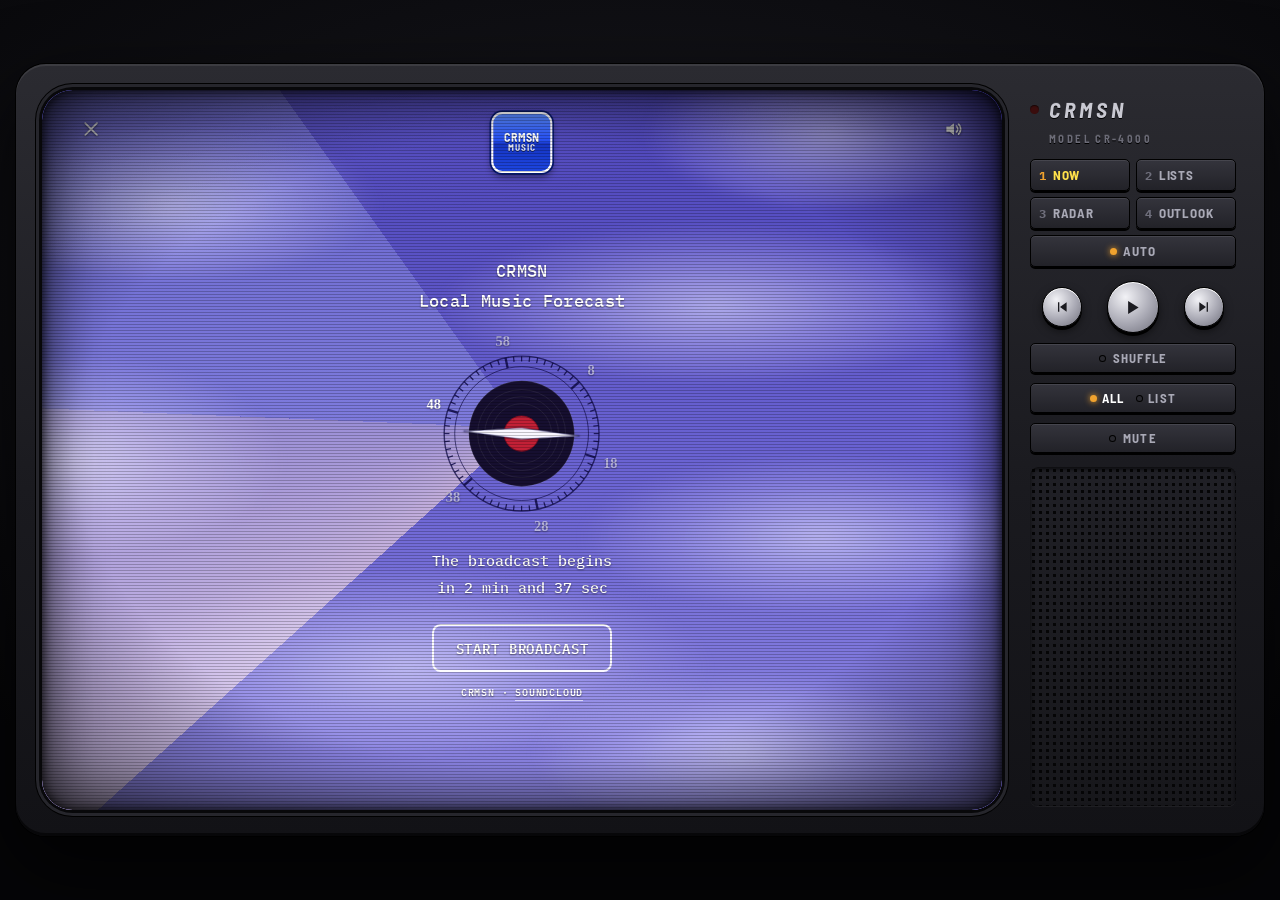
==== index.html @ fb5a3657 "CRT broadcast redesign: the site is a TV with an intro and four channels; first retro page archived" ====
<!DOCTYPE html>
<html lang="en">
<head>
<meta charset="UTF-8">
<meta name="viewport" content="width=device-width, initial-scale=1.0">
<title>CRMSN — Local Music Forecast</title>
<meta name="description" content="Official site and music for CRMSN.">
<link rel="preconnect" href="https://fonts.googleapis.com">
<link rel="preconnect" href="https://fonts.gstatic.com" crossorigin>
<link href="https://fonts.googleapis.com/css2?family=IBM+Plex+Mono:wght@500;600&family=Barlow+Semi+Condensed:wght@500;600;700&display=swap" rel="stylesheet">
<link rel="stylesheet" href="tv.css?v=20261107b">
</head>
<body>

<div class="room">
<div class="tv">

  <!-- the screen: everything happens inside this 4:3 CRT -->
  <div class="tv-screen" id="screen" data-view="intro" data-page="now">

    <!-- ===== the broadcast ===== -->
    <div class="cast-bg" aria-hidden="true"></div>
    <canvas id="vizBg" class="viz-bg" aria-hidden="true"></canvas>

    <section class="cast" id="cast" aria-label="CRMSN broadcast">
      <header class="cast-head">
        <div class="bug" aria-hidden="true"><span>CRMSN</span><span>MUSIC</span></div>
        <h1 class="cast-title"><span id="castT1">Now</span><span id="castT2">Playing</span></h1>
        <div class="cast-clock" aria-hidden="true"><span id="wxTime"></span><span id="wxDate"></span></div>
      </header>

      <main class="cast-body" id="castBody">

        <!-- channel 1: now playing (current conditions) -->
        <div class="page" data-page="now">
          <div class="panel player" id="player" hidden>
            <span id="playerFileY2k" hidden></span>
            <div class="now-grid">
              <div class="now-main">
                <div class="now-icon" aria-hidden="true"><i></i><i></i><i></i><i></i><i></i></div>
                <div class="player-info">
                  <span class="player-time"><span id="timeCur">0:00</span></span>
                  <span class="now-state" aria-hidden="true"></span>
                </div>
              </div>
              <dl class="now-stats">
                <div class="stat stat-title"><dt>Track</dt><dd class="player-title"><span id="playerTitle">—</span></dd></div>
                <div class="stat"><dt>Length</dt><dd id="timeDur">0:00</dd></div>
                <div class="stat"><dt>Playlist</dt><dd id="nowList">—</dd></div>
                <div class="stat"><dt>Format</dt><dd id="nowFmt">—</dd></div>
                <div class="stat"><dt>Shuffle</dt><dd id="nowShuffle">Off</dd></div>
                <div class="stat stat-file"><dt>File</dt><dd class="player-file" id="playerFile"></dd></div>
              </dl>
            </div>
            <div class="player-wave">
              <canvas class="wave-canvas" id="wave" tabindex="0" role="slider" aria-label="Seek" aria-valuemin="0" aria-valuemax="0" aria-valuenow="0" title="Click or drag to seek"></canvas>
            </div>
            <audio id="audio" preload="metadata"></audio>
          </div>
          <p class="panel track-empty" id="trackEmpty" hidden>No tracks uploaded yet — check back soon.</p>
        </div>

        <!-- channel 2: playlists (latest observations) -->
        <div class="page" data-page="lists">
          <div class="panel lists-panel">
            <div class="list-tabs" id="listTabs" role="tablist" aria-label="Playlists"></div>
            <div class="discog-grid" id="trackList" hidden></div>
          </div>
        </div>

        <!-- channel 3: visualizer (local radar) -->
        <div class="page" data-page="radar">
          <div class="panel radar-panel player-viz">
            <div class="viz-stage">
              <canvas id="viz" aria-label="Audio visualizer" title="Click to switch style"></canvas>
              <p class="viz-hint" id="vizHint" hidden></p>
            </div>
            <div class="viz-modes" id="vizModes" role="group" aria-label="Visualizer style"></div>
          </div>
        </div>

        <!-- channel 4: every playlist at a glance (extended outlook) -->
        <div class="page" data-page="outlook">
          <div class="outlook" id="outlook"></div>
        </div>

      </main>

      <footer class="crawl">
        <span class="crawl-label">Now Playing</span>
        <div class="crawl-track"><span class="crawl-text" id="crawl">CRMSN · full-quality files, straight from the studio · press START to tune in</span></div>
      </footer>
    </section>

    <!-- ===== the intro: shown until the broadcast starts ===== -->
    <section class="intro" id="intro" aria-label="Intro">
      <div class="sky" aria-hidden="true"><i></i><i></i><i></i><i></i><i></i><i></i><i></i></div>
      <div class="beam" id="beam" aria-hidden="true"></div>
      <button class="intro-corner intro-skip" id="introSkip" type="button" aria-label="Skip intro" title="Skip intro">
        <svg viewBox="0 0 24 24" fill="none" stroke="currentColor" stroke-width="2" stroke-linecap="round"><path d="M5 5l14 14M19 5L5 19"/></svg>
      </button>
      <button class="intro-corner mute-btn" type="button" aria-pressed="false" aria-label="Mute" title="Mute">
        <svg class="icon-sound" viewBox="0 0 24 24" fill="currentColor"><path d="M4 9h4l5-4v14l-5-4H4z"/><path d="M16 8.5a5 5 0 0 1 0 7M18.5 6a8.5 8.5 0 0 1 0 12" fill="none" stroke="currentColor" stroke-width="2" stroke-linecap="round"/></svg>
        <svg class="icon-muted" viewBox="0 0 24 24" fill="currentColor"><path d="M4 9h4l5-4v14l-5-4H4z"/><path d="M16 9l5 6M21 9l-5 6" fill="none" stroke="currentColor" stroke-width="2" stroke-linecap="round"/></svg>
      </button>
      <div class="bug intro-bug" aria-hidden="true"><span>CRMSN</span><span>MUSIC</span></div>

      <div class="intro-center">
        <p class="intro-title">CRMSN<br>Local Music Forecast</p>
        <div class="dial" id="dial" aria-hidden="true">
          <svg viewBox="-60 -60 120 120">
            <circle class="dial-ring" r="44"/>
            <circle class="dial-ring dial-ring-in" r="38"/>
            <g class="dial-ticks" id="dialTicks"></g>
            <g class="dial-record">
              <circle r="30" class="rec"/>
              <circle r="25" class="groove"/><circle r="21" class="groove"/><circle r="17" class="groove"/>
              <circle r="10" class="rec-label"/>
              <circle r="1.6" class="rec-hole"/>
            </g>
            <g class="dial-needle" id="dialNeedle"><path d="M0 -33 L3.2 0 L0 33 L-3.2 0 Z"/></g>
          </svg>
          <div class="dial-nums" id="dialNums"></div>
        </div>
        <p class="intro-count" id="introCount">The broadcast begins<br>shortly</p>
        <button class="intro-start" id="listenBtn" type="button">Start Broadcast</button>
        <p class="intro-loc">CRMSN · <a href="https://soundcloud.com/officialcrmsn" target="_blank" rel="noopener">SoundCloud</a></p>
      </div>
    </section>

    <div class="crt-fx" aria-hidden="true"></div>
  </div>

  <!-- the set's front panel: channels, transport and the power light -->
  <div class="tv-panel">
    <div class="tv-brand"><span class="power-led" aria-hidden="true"></span>CRMSN<small>Model CR-4000</small></div>

    <div class="tv-channels" role="tablist" aria-label="Channels">
      <button class="ch-btn" type="button" data-go="now"><b>1</b>Now</button>
      <button class="ch-btn" type="button" data-go="lists"><b>2</b>Lists</button>
      <button class="ch-btn" type="button" data-go="radar"><b>3</b>Radar</button>
      <button class="ch-btn" type="button" data-go="outlook"><b>4</b>Outlook</button>
      <button class="ch-btn ch-auto" type="button" id="autoBtn" aria-pressed="true" title="Cycle the channels by themselves, like the real thing"><i aria-hidden="true"></i>Auto</button>
    </div>

    <div class="tv-transport">
      <button class="knob player-skip" id="prevBtn" type="button" aria-label="Previous track"><svg viewBox="0 0 24 24" fill="currentColor"><path d="M6 5h2v14H6zM19 5v14L9 12z"/></svg></button>
      <button class="knob knob-big player-btn" id="playBtn" type="button" aria-label="Play">
        <svg class="icon-play" viewBox="0 0 24 24" fill="currentColor"><path d="M7 4.5v15l12-7.5z"/></svg>
        <svg class="icon-pause" viewBox="0 0 24 24" fill="currentColor"><path d="M6 4h4.5v16H6zM13.5 4H18v16h-4.5z"/></svg>
      </button>
      <button class="knob player-skip" id="nextBtn" type="button" aria-label="Next track"><svg viewBox="0 0 24 24" fill="currentColor"><path d="M16 5h2v14h-2zM5 5v14l10-7z"/></svg></button>
      <button class="rocker shuffle-btn" id="shuffleBtn" type="button" aria-pressed="false" aria-label="Shuffle" title="Shuffle"><i aria-hidden="true"></i>Shuffle</button>
      <button class="rocker scope-switch" id="scopeSwitch" type="button" role="switch" aria-checked="false" title="Play across all playlists, or only the playlist of the current song">
        <span class="scope-opt scope-all">All</span>
        <span class="scope-opt scope-list">List</span>
      </button>
      <button class="rocker mute-btn" type="button" aria-pressed="false" aria-label="Mute" title="Mute"><i aria-hidden="true"></i>Mute</button>
    </div>
    <div class="tv-grille" aria-hidden="true"></div>
  </div>

</div>
</div>

<script src="script.js?v=20261107b"></script>
<script src="tv.js?v=20261107b"></script>
</body>
</html>
---- tv.css ----
/* =====================================================================
   CRT broadcast design: the whole site is one 4:3 television showing a
   90s cable weather-channel style "local forecast" loop, retuned for music.
   An intro (purple sky, sweeping beam, a dial counting down to the next
   minute ending in 8) gives way to the broadcast: header with station bug,
   title and clock, one blue panel per channel, a crawl along the bottom.
   The set's front panel holds the channel buttons and the transport.
   Earlier designs are kept in archive/.
   ===================================================================== */

:root{
  /* broadcast palette */
  --b-top:#120d4a;
  --b-mid:#22198a;
  --b-low:#3a2a9a;
  --b-orange:#d0601c;
  --b-amber:#f0a22e;
  --b-yellow:#ffe14a;
  --b-white:#ffffff;
  --b-dim:#c3c8ff;
  --b-panel-1:#2f3cb6;
  --b-panel-2:#25229a;
  --b-hi:#9aa0ff;            /* panel bevel, light edge */
  --b-lo:#0d0b44;            /* panel bevel, dark edge */
  --b-well:#110f52;

  /* intro sky */
  --sky-1:#4f48ad;
  --sky-2:#6d67c6;
  --sky-3:#8f89d8;

  /* visualizer palette: deep blue at the bottom through gold to orange; white peaks */
  --viz-a:#4a7dff;
  --viz-b:#ffe14a;
  --viz-c:#ff7a1e;
  --viz-hot:#ffffff;
  --viz-bg:#0b0a3c;

  --f-cast:'Barlow Semi Condensed', 'Arial Narrow', Arial, sans-serif;
  --f-mono:'IBM Plex Mono', ui-monospace, Menlo, monospace;

  --sh: 0.18em 0.18em 0 #000;                       /* the broadcast's hard drop shadow */
  --sh-sm: 0.12em 0.12em 0 #000;

}

/* Ambience / Spikes draw behind the broadcast: while one is on, the panels turn see-through so it shows */
:root:has(.player-viz.is-bg:not(.is-off)){
  --b-panel-1:rgba(47,60,182,0.45);
  --b-panel-2:rgba(37,34,154,0.45);
  --b-well:rgba(17,15,82,0.45);
}

*{box-sizing:border-box;}
[hidden]{display:none !important;}
html, body{height:100%;}
body{
  margin:0; color:var(--b-white); font-family:var(--f-cast); font-weight:600;
  -webkit-font-smoothing:antialiased;
  background:#050507 radial-gradient(120% 90% at 50% 30%, #17171d 0%, #050507 70%) fixed;
}
button{font:inherit; color:inherit;}
a{color:inherit;}
p, h1, dl, dd{margin:0;}
:focus-visible{outline:2px solid var(--b-yellow); outline-offset:2px;}

/* ---------- the room and the set ---------- */
.room{ min-height:100%; display:flex; align-items:center; justify-content:center; padding:16px; }
.tv{
  --pad:clamp(10px, 2.2vw, 26px);
  border-radius:clamp(14px, 2.4vw, 30px);
  background:linear-gradient(180deg, #2b2b31 0%, #1a1a1f 55%, #121216 100%);
  box-shadow:
    inset 0 2px 0 rgba(255,255,255,0.08), inset 0 -3px 0 rgba(0,0,0,0.6),
    0 30px 80px rgba(0,0,0,0.75), 0 0 0 1px #000;
}
.tv-screen{
  position:relative; overflow:hidden; isolation:isolate;
  width:min(1120px, calc(100vw - 32px - 3 * var(--pad) - var(--side)), calc((100svh - 32px - 2 * var(--pad)) * 4 / 3));
  aspect-ratio:4 / 3;
  container-type:size;
  --u:1cqw;                                       /* one unit = 1% of the screen width */
  border-radius:3.2% / 4.2%;
  background:#000;
  box-shadow:0 0 0 3px #08080a, 0 0 0 6px #26262c, 0 0 0 7px #000;
}

/* the glass: scanlines, a slight roll, vignette and the curved edge */
.crt-fx{
  position:absolute; inset:0; z-index:20; pointer-events:none; border-radius:inherit;
  background:
    repeating-linear-gradient(to bottom, rgba(0,0,0,0.22) 0 1px, transparent 1px 3px),
    radial-gradient(ellipse 75% 70% at 50% 50%, transparent 62%, rgba(0,0,0,0.55) 100%),
    linear-gradient(170deg, rgba(255,255,255,0.07) 0%, transparent 22%);
  box-shadow:inset 0 0 calc(var(--u) * 6) rgba(0,0,0,0.85), inset 0 0 calc(var(--u) * 1.2) rgba(0,0,0,0.9);
  animation:crt-flicker 6s infinite steps(1);
}
.crt-fx::after{                                    /* a soft bright band rolling down the picture */
  content:""; position:absolute; left:0; right:0; height:22%; top:-25%;
  background:linear-gradient(180deg, transparent, rgba(255,255,255,0.035), transparent);
  animation:crt-roll 9s linear infinite;
}
@keyframes crt-roll{ to{ top:110%; } }
@keyframes crt-flicker{ 0%{opacity:1} 41%{opacity:0.94} 42%{opacity:1} 77%{opacity:0.97} 78%{opacity:1} }
/* slight colour bleed on everything on the glass */
.cast, .intro{ filter:saturate(1.12) contrast(1.04); }
.cast-head, .cast-body, .crawl, .intro-center{ text-shadow:var(--sh); }

/* ---------- views: intro first, the broadcast after ---------- */
.intro{ position:absolute; inset:0; z-index:10; transition:opacity .5s ease, visibility .5s; }
.tv-screen[data-view="cast"] .intro{ opacity:0; visibility:hidden; pointer-events:none; }
.tv-screen[data-view="intro"] .cast{ visibility:hidden; }
/* switching on: the picture snaps in from a bright line, like an old set warming up */
.tv-screen.is-tuning .cast{ animation:tune-in .45s ease-out; }
@keyframes tune-in{
  0%{ transform:scaleY(0.006); filter:brightness(4); }
  45%{ transform:scaleY(0.006) scaleX(1); filter:brightness(3); }
  100%{ transform:none; filter:none; }
}

/* ================= intro ================= */
.sky{
  position:absolute; inset:0; overflow:hidden;
  background:linear-gradient(180deg, var(--sky-1) 0%, var(--sky-2) 55%, var(--sky-3) 100%);
}
.sky i{                                            /* soft clouds drifting across */
  position:absolute; width:46%; height:22%; border-radius:50%;
  background:radial-gradient(ellipse at 50% 55%, rgba(236,234,255,0.55) 0%, rgba(214,210,250,0.28) 38%, transparent 68%);
  filter:blur(calc(var(--u) * 0.6));
  animation:cloud-drift 70s linear infinite;
}
.sky i:nth-child(1){ top:4%;  left:-10%; animation-duration:80s; animation-delay:-10s; }
.sky i:nth-child(2){ top:18%; left:40%;  width:60%; animation-duration:95s; animation-delay:-40s; }
.sky i:nth-child(3){ top:36%; left:-20%; height:28%; animation-duration:75s; animation-delay:-25s; }
.sky i:nth-child(4){ top:50%; left:55%;  width:52%; animation-duration:88s; animation-delay:-60s; }
.sky i:nth-child(5){ top:66%; left:5%;   width:66%; height:26%; animation-duration:100s; animation-delay:-5s; }
.sky i:nth-child(6){ top:80%; left:50%;  animation-duration:84s; animation-delay:-70s; }
.sky i:nth-child(7){ top:-6%; left:62%;  width:40%; animation-duration:90s; animation-delay:-30s; }
@keyframes cloud-drift{ from{ transform:translateX(-30%); } to{ transform:translateX(60%); } }

/* the beam: a translucent gold wedge from the dial's centre, sweeping with the clock (angles set by tv.js) */
.beam{
  --from:0deg; --span:30deg;
  position:absolute; left:50%; top:47%; width:300%; aspect-ratio:1; transform:translate(-50%, -50%);
  background:
    conic-gradient(from var(--from), rgba(255,210,110,0.55) 0deg, rgba(255,226,140,0.32) var(--span), transparent var(--span)),
    conic-gradient(from calc(var(--from) + var(--span)), rgba(170,190,255,0.22) 0deg, rgba(170,190,255,0.22) 52deg, transparent 52deg);
  mix-blend-mode:screen; pointer-events:none;
}

.intro-corner{
  position:absolute; top:3.2%; z-index:2; width:calc(var(--u) * 3.4); height:calc(var(--u) * 3.4);
  display:grid; place-items:center; padding:0; border:0; background:none; cursor:pointer; color:#fff;
  filter:drop-shadow(0 1px 1px rgba(0,0,0,0.5));
}
.intro-corner svg{ width:62%; height:62%; }
.intro-skip{ left:3.4%; }
.intro .mute-btn{ right:3.4%; }
.intro-corner:hover{ color:var(--b-yellow); }
.mute-btn .icon-muted{ display:none; }
.mute-btn[aria-pressed="true"] .icon-muted{ display:block; }
.mute-btn[aria-pressed="true"] .icon-sound{ display:none; }

/* station bug: a glossy blue rounded square with the name stacked */
.bug{
  display:flex; flex-direction:column; align-items:center; justify-content:center;
  width:calc(var(--u) * 6.4); aspect-ratio:1; border-radius:18%;
  font-family:var(--f-cast); font-weight:700; line-height:0.95; letter-spacing:0.02em; text-transform:uppercase;
  font-size:calc(var(--u) * 1.25); color:#fff; text-shadow:0 0.08em 0 rgba(0,0,0,0.55);
  background:linear-gradient(180deg, #5b86ff 0%, #2a4fe0 48%, #1b36b4 52%, #2346cc 100%);
  border:calc(var(--u) * 0.25) solid #fff;
  box-shadow:0 0 0 calc(var(--u) * 0.18) #0a1a66, 0 calc(var(--u) * 0.4) calc(var(--u) * 0.8) rgba(0,0,0,0.45);
}
.bug span:last-child{ font-size:0.78em; letter-spacing:0.1em; opacity:0.9; }
.intro-bug{ position:absolute; top:3%; left:50%; transform:translateX(-50%); z-index:2; }

.intro-center{
  position:absolute; inset:0; z-index:1; display:flex; flex-direction:column; align-items:center; justify-content:center;
  font-family:var(--f-mono); font-weight:500; text-align:center; color:#fff;
  text-shadow:0 0.06em 0.12em rgba(0,0,0,0.45);
  padding-top:calc(var(--u) * 6);
}
.intro-title{ font-size:calc(var(--u) * 1.75); line-height:1.75; letter-spacing:0.02em; }
.dial{ position:relative; width:calc(var(--u) * 22); aspect-ratio:1; margin:calc(var(--u) * 1) 0 calc(var(--u) * 0.6); }
.dial svg{ width:100%; height:100%; overflow:visible; }
.dial-ring{ fill:none; stroke:rgba(20,16,70,0.75); stroke-width:0.8; }
.dial-ring-in{ stroke-width:0.5; }
.dial-ticks line{ stroke:rgba(20,16,70,0.85); stroke-width:0.7; }
.dial-ticks line.major{ stroke-width:1.3; }
.rec{ fill:#1a1430; stroke:rgba(255,255,255,0.15); stroke-width:0.4; }
.groove{ fill:none; stroke:rgba(255,255,255,0.08); stroke-width:0.5; }
.rec-label{ fill:#b2273a; stroke:#7a1424; stroke-width:0.5; }
.rec-hole{ fill:#e8e6f6; }
.dial-record{ transform-origin:0 0; animation:spin 4s linear infinite; }
@keyframes spin{ to{ transform:rotate(360deg); } }
.dial-needle path{ fill:#f4f3ff; stroke:rgba(30,26,90,0.6); stroke-width:0.4; }
.dial-needle{ filter:drop-shadow(0 0.6px 0.6px rgba(0,0,0,0.5)); }
.dial-nums span{
  position:absolute; transform:translate(-50%, -50%);
  font-family:Georgia, 'Times New Roman', serif; font-weight:700; font-size:calc(var(--u) * 1.5);
  color:rgba(255,255,255,0.55); text-shadow:0 1px 2px rgba(0,0,0,0.35);
}
.dial-nums span.is-next{ color:#fff; }
.intro-count{ font-size:calc(var(--u) * 1.6); line-height:1.75; }
.intro-start{
  margin-top:calc(var(--u) * 2.4); padding:calc(var(--u) * 1.1) calc(var(--u) * 2.2);
  font-family:var(--f-mono); font-weight:600; font-size:calc(var(--u) * 1.5); letter-spacing:0.06em; text-transform:uppercase;
  color:#fff; background:rgba(255,255,255,0.04); border:2px solid rgba(255,255,255,0.9); border-radius:calc(var(--u) * 0.9);
  cursor:pointer; text-shadow:inherit;
}
.intro-start:hover{ background:rgba(255,255,255,0.16); }
.intro-loc{ margin-top:calc(var(--u) * 1.1); font-size:calc(var(--u) * 1.05); font-weight:600; letter-spacing:0.08em; text-transform:uppercase; }
.intro-loc a{ text-decoration:none; border-bottom:1px solid rgba(255,255,255,0.6); }

/* ================= broadcast ================= */
.cast-bg{
  position:absolute; inset:0; z-index:0;
  background:
    linear-gradient(180deg, var(--b-top) 0%, var(--b-mid) 22%, var(--b-mid) 60%, var(--b-low) 100%);
}
.viz-bg{ position:absolute; inset:0; width:100%; height:100%; z-index:1; pointer-events:none; }
.cast{
  position:absolute; inset:0; z-index:2;
  display:grid; grid-template-rows:auto minmax(0, 1fr) auto;
  font-size:calc(var(--u) * 2.2);
}

/* header: orange-to-purple sunset band behind the bug, the two-line title, the clock */
.cast-head{
  position:relative; display:flex; align-items:center; gap:calc(var(--u) * 2.2);
  height:calc(var(--u) * 11); padding:0 calc(var(--u) * 4.5);
  background:
    linear-gradient(176deg, rgba(0,0,0,0) 62%, rgba(0,0,0,0.25) 100%),
    linear-gradient(90deg, var(--b-orange) 0%, #b4482c 12%, #6a2a78 34%, #2a1a7c 58%, var(--b-top) 100%);
  border-bottom:calc(var(--u) * 0.32) solid var(--b-amber);
}
.cast-head::after{                                 /* thin highlight line under the band */
  content:""; position:absolute; left:0; right:0; bottom:calc(var(--u) * -0.65); height:calc(var(--u) * 0.32); background:var(--b-lo);
}
.cast-title{ display:flex; flex-direction:column; line-height:1.02; font-weight:700; font-size:calc(var(--u) * 3.2); letter-spacing:0.01em; }
.cast-title span:first-child{ color:var(--b-white); }
.cast-title span:last-child{ color:var(--b-yellow); }
.cast-clock{
  margin-left:auto; display:flex; flex-direction:column; align-items:flex-end; line-height:1.1;
  font-weight:700; font-size:calc(var(--u) * 2.3); font-variant-numeric:tabular-nums; text-transform:uppercase;
}

.cast-body{ position:relative; min-height:0; padding:calc(var(--u) * 2) calc(var(--u) * 4.5) calc(var(--u) * 1.6); }
.page{ display:none; height:100%; min-height:0; }
.tv-screen[data-page="now"] .page[data-page="now"],
.tv-screen[data-page="lists"] .page[data-page="lists"],
.tv-screen[data-page="radar"] .page[data-page="radar"],
.tv-screen[data-page="outlook"] .page[data-page="outlook"]{ display:block; }
/* a channel change cuts with a short flash */
.page.is-cut{ animation:cut .28s steps(2); }
@keyframes cut{ 0%{ opacity:0; } 50%{ opacity:0.6; filter:brightness(1.8); } 100%{ opacity:1; } }

/* the panel: blue with a bevelled frame, lighter top-left, darker bottom-right */
.panel{
  height:100%; min-height:0;
  background:linear-gradient(180deg, var(--b-panel-1), var(--b-panel-2));
  border:calc(var(--u) * 0.45) solid; border-color:var(--b-hi) var(--b-lo) var(--b-lo) var(--b-hi);
  box-shadow:0 0 0 calc(var(--u) * 0.2) #000, calc(var(--u) * 0.6) calc(var(--u) * 0.6) 0 rgba(0,0,0,0.35);
}

/* ---------- channel 1: now playing ---------- */
.player{ display:grid; grid-template-rows:minmax(0, 1fr) auto; gap:calc(var(--u) * 1.4); padding:calc(var(--u) * 2) calc(var(--u) * 2.6) calc(var(--u) * 2); }
.now-grid{ display:grid; grid-template-columns:minmax(0, 0.9fr) minmax(0, 1.25fr); gap:calc(var(--u) * 3); min-height:0; align-items:center; }
.now-main{ display:flex; flex-direction:column; align-items:center; gap:calc(var(--u) * 1.4); }
.player-info{ display:flex; flex-direction:column; align-items:center; }
#timeCur{ font-size:calc(var(--u) * 9); font-weight:600; line-height:0.95; font-variant-numeric:tabular-nums; letter-spacing:-0.01em; }
.now-state{ font-size:calc(var(--u) * 2.6); color:var(--b-white); }
.now-state::before{ content:"Paused"; }
.player.is-playing .now-state::before{ content:"Playing"; }

/* the "weather icon": five equalizer bars that dance while playing */
.now-icon{ display:flex; align-items:flex-end; gap:calc(var(--u) * 0.6); height:calc(var(--u) * 7.5); filter:drop-shadow(var(--sh)); }
.now-icon i{
  width:calc(var(--u) * 1.5); height:30%; border-radius:calc(var(--u) * 0.2);
  background:linear-gradient(180deg, var(--b-yellow), var(--b-amber) 60%, var(--b-orange));
}
.now-icon i:nth-child(2){ height:55%; } .now-icon i:nth-child(3){ height:80%; } .now-icon i:nth-child(4){ height:45%; } .now-icon i:nth-child(5){ height:25%; }
.player.is-playing .now-icon i{ animation:eq 0.9s ease-in-out infinite alternate; }
.player.is-playing .now-icon i:nth-child(2){ animation-duration:0.7s; } .player.is-playing .now-icon i:nth-child(3){ animation-duration:1.1s; }
.player.is-playing .now-icon i:nth-child(4){ animation-duration:0.6s; } .player.is-playing .now-icon i:nth-child(5){ animation-duration:0.8s; }
@keyframes eq{ 0%{ height:15%; } 100%{ height:100%; } }

.now-stats{ display:grid; gap:calc(var(--u) * 0.55); min-width:0; font-size:calc(var(--u) * 2.4); }
.stat{ display:grid; grid-template-columns:calc(var(--u) * 11) minmax(0, 1fr); align-items:baseline; gap:calc(var(--u) * 1); min-width:0; }
.stat dt{ color:var(--b-white); }
.stat dd{ min-width:0; overflow:hidden; white-space:nowrap; text-overflow:ellipsis; color:var(--b-white); }
.stat-title dd{ color:var(--b-yellow); }
.stat-file dd{ font-size:0.72em; color:var(--b-dim); }

.player-wave{
  padding:calc(var(--u) * 0.5) calc(var(--u) * 0.7); background:var(--b-well);
  border:calc(var(--u) * 0.3) solid; border-color:var(--b-lo) var(--b-hi) var(--b-hi) var(--b-lo);
}
.wave-canvas{ display:block; width:100%; height:calc(var(--u) * 6); cursor:pointer; touch-action:pan-y; }
.track-empty{ display:grid; place-items:center; font-size:calc(var(--u) * 2.6); padding:calc(var(--u) * 3); text-align:center; }

/* ---------- channel 2: playlists, one at a time, as an observations table ---------- */
.lists-panel{ display:grid; grid-template-rows:auto minmax(0, 1fr); padding:calc(var(--u) * 1.2) calc(var(--u) * 1.6) calc(var(--u) * 1.4); gap:calc(var(--u) * 1); }
.list-tabs{ display:flex; flex-wrap:wrap; gap:calc(var(--u) * 0.5); }
.list-tab{
  padding:calc(var(--u) * 0.25) calc(var(--u) * 1); border:0; cursor:pointer;
  font-family:var(--f-cast); font-weight:700; font-size:calc(var(--u) * 1.6); text-transform:uppercase; letter-spacing:0.02em;
  color:var(--b-dim); text-shadow:var(--sh-sm); background:rgba(0,0,0,0.22);
  border-bottom:calc(var(--u) * 0.3) solid transparent;
}
.list-tab:hover{ color:#fff; }
.list-tab[aria-selected="true"]{ color:var(--b-yellow); background:rgba(0,0,0,0.35); border-bottom-color:var(--b-amber); }
.list-tab.has-current::after{ content:" \266A"; color:var(--b-yellow); }

.discog-grid{ min-height:0; height:100%; }
.discog-cell{ display:none; height:100%; min-height:0; grid-template-rows:auto minmax(0, 1fr); }
.discog-cell.is-active{ display:grid; }
.discog-cell > .y2k-titlebar{ display:none; }
.cell-head{
  display:grid; grid-template-columns:calc(var(--u) * 4.5) minmax(0, 1fr) auto; align-items:baseline; gap:calc(var(--u) * 1.2);
  padding:0 calc(var(--u) * 1.6) calc(var(--u) * 0.3) calc(var(--u) * 1);
  color:var(--b-yellow); font-size:calc(var(--u) * 1.9);
}
.cell-head::before{ content:"No."; }
/* the tabs already name the list, so the table head just reads "No. / Track / n tracks" (plus the album, for releases) */
.track-group-name{ display:flex; align-items:baseline; gap:calc(var(--u) * 1); min-width:0; font-size:0; font-weight:700; color:var(--b-yellow); }
.track-group-name::before{ content:"Track"; font-size:calc(var(--u) * 1.9); }
.track-vis{ display:none; }
.track-album{ font-size:calc(var(--u) * 1.5); color:var(--b-dim); white-space:nowrap; overflow:hidden; text-overflow:ellipsis; }
.track-count{ color:var(--b-yellow); font-variant-numeric:tabular-nums; }
.track-list{
  list-style:none; margin:0; padding:0; overflow-y:auto; overscroll-behavior:contain; position:relative;
  max-height:none !important;                        /* the panel sets the height, not the script's row cap */
  scrollbar-width:thin; scrollbar-color:var(--b-hi) transparent;
}
.track-list::-webkit-scrollbar{ width:calc(var(--u) * 0.8); }
.track-list::-webkit-scrollbar-thumb{ background:var(--b-hi); border:2px solid var(--b-lo); }
.track-sep{
  display:flex; justify-content:space-between; gap:calc(var(--u) * 1); padding:calc(var(--u) * 0.6) calc(var(--u) * 1) calc(var(--u) * 0.2);
  font-size:calc(var(--u) * 1.7); color:var(--b-amber); border-top:calc(var(--u) * 0.2) solid rgba(240,162,46,0.5);
}
.track-sep:first-child{ border-top:0; }
.track-sep-name{ text-transform:uppercase; min-width:0; overflow:hidden; text-overflow:ellipsis; white-space:nowrap; }
.track-sep-count{ color:var(--b-dim); white-space:nowrap; }
.track-btn{
  width:100%; display:grid; grid-template-columns:calc(var(--u) * 4.5) minmax(0, 1fr) auto; align-items:baseline; gap:calc(var(--u) * 1.2);
  padding:calc(var(--u) * 0.15) calc(var(--u) * 1); border:0; background:none; cursor:pointer; text-align:left;
  font-family:var(--f-cast); font-weight:600; font-size:calc(var(--u) * 2.2); line-height:1.25;
  color:var(--b-white); text-shadow:var(--sh);
}
.track-btn:hover{ background:rgba(255,255,255,0.1); }
.track.is-current .track-btn{ color:var(--b-yellow); background:rgba(0,0,0,0.3); }
.track.is-current .track-num::before{ content:"\25B6"; font-size:0.6em; margin-right:0.3em; }
.track-num{ font-variant-numeric:tabular-nums; }
.track-title{ min-width:0; overflow:hidden; text-overflow:ellipsis; white-space:nowrap; }
.track-meta{ font-variant-numeric:tabular-nums; color:var(--b-dim); font-size:0.85em; }
.track.is-current .track-meta{ color:var(--b-yellow); }

/* ---------- channel 3: the visualizer as local radar ---------- */
.radar-panel{ display:grid; grid-template-rows:minmax(0, 1fr) auto; gap:calc(var(--u) * 1); padding:calc(var(--u) * 1.2); }
.viz-stage{
  position:relative; min-height:0; overflow:hidden; background:var(--viz-bg);
  border:calc(var(--u) * 0.3) solid; border-color:var(--b-lo) var(--b-hi) var(--b-hi) var(--b-lo);
}
.viz-stage canvas{ position:absolute; inset:0; width:100%; height:100%; display:block; cursor:pointer; }
.viz-stage::after{                                 /* map grid with a sweeping radar arm */
  content:""; position:absolute; inset:0; pointer-events:none;
  background:
    linear-gradient(rgba(154,160,255,0.16) 1px, transparent 1px) 0 0 / calc(var(--u) * 4) calc(var(--u) * 4),
    linear-gradient(90deg, rgba(154,160,255,0.16) 1px, transparent 1px) 0 0 / calc(var(--u) * 4) calc(var(--u) * 4);
}
.viz-stage::before{
  content:""; position:absolute; left:50%; top:50%; width:150%; aspect-ratio:1; transform:translate(-50%, -50%);
  background:conic-gradient(from 0deg, rgba(255,225,74,0.16), transparent 50deg);
  animation:spin 6s linear infinite; pointer-events:none; z-index:1; mix-blend-mode:screen;
}
.viz-hint{
  position:absolute; left:50%; bottom:6%; transform:translateX(-50%); z-index:2; white-space:nowrap;
  font-size:calc(var(--u) * 1.7); color:var(--b-dim); text-shadow:var(--sh-sm); pointer-events:none;
}
.player-viz.is-bg .viz-stage::before, .player-viz.is-off .viz-stage::before{ display:none; }
.viz-modes{ display:flex; flex-wrap:wrap; align-items:center; gap:calc(var(--u) * 0.6); }
.viz-mode, .viz-rgb{
  padding:calc(var(--u) * 0.35) calc(var(--u) * 1.1); cursor:pointer;
  font-family:var(--f-cast); font-weight:700; font-size:calc(var(--u) * 1.6); text-transform:uppercase; letter-spacing:0.02em;
  color:var(--b-white); text-shadow:var(--sh-sm); background:rgba(0,0,0,0.25);
  border:calc(var(--u) * 0.2) solid; border-color:var(--b-hi) var(--b-lo) var(--b-lo) var(--b-hi);
}
.viz-mode:hover, .viz-rgb:hover{ color:var(--b-yellow); }
.viz-mode[aria-pressed="true"]{ color:var(--b-yellow); border-color:var(--b-lo) var(--b-hi) var(--b-hi) var(--b-lo); background:rgba(0,0,0,0.4); }
.viz-rgb{ display:inline-flex; align-items:center; gap:0.4em; }
.viz-rgb i{ width:0.7em; height:0.7em; border-radius:50%; opacity:0.6; background:conic-gradient(#ffb3c6, #ffe0a3, #c6ffb3, #a3e6ff, #d1b3ff, #ffb3c6); }
.viz-rgb[aria-pressed="true"]{ color:var(--b-yellow); }
.viz-rgb[aria-pressed="true"] i{ opacity:1; animation:spin 2s linear infinite; }
.viz-power{
  margin-left:auto; padding:calc(var(--u) * 0.35) calc(var(--u) * 1.1); cursor:pointer;
  font-family:var(--f-cast); font-weight:700; font-size:calc(var(--u) * 1.6); text-transform:uppercase;
  color:var(--b-white); text-shadow:var(--sh-sm); background:rgba(0,0,0,0.25);
  border:calc(var(--u) * 0.2) solid; border-color:var(--b-hi) var(--b-lo) var(--b-lo) var(--b-hi);
}
.viz-power .switch-plate{ display:none; }        /* the old wall switch becomes a plain ON / OFF button */
.viz-power::after{ content:"Radar off"; }
.viz-power[aria-checked="false"]::after{ content:"Radar on"; }
.player-viz.is-off .viz-stage{ visibility:hidden; }
.player-viz.is-off .viz-mode, .player-viz.is-off .viz-rgb{ opacity:0.4; pointer-events:none; }
.player-viz.is-bg .viz-stage{ background:transparent; }
.player-viz.is-bg .viz-stage canvas{ display:none; }

/* ---------- channel 4: every playlist as a forecast day ---------- */
.outlook{ height:100%; display:grid; grid-auto-flow:column; grid-auto-columns:minmax(0, 1fr); gap:calc(var(--u) * 1.4); }
.day{
  display:flex; flex-direction:column; align-items:center; justify-content:space-between; gap:calc(var(--u) * 0.8);
  padding:calc(var(--u) * 1.6) calc(var(--u) * 0.8); cursor:pointer; text-align:center; min-width:0;
  font-family:var(--f-cast); font-weight:600; text-shadow:var(--sh);
}
.day:hover .day-name{ color:#fff; }
.day-name{ font-size:calc(var(--u) * 2.4); font-weight:700; color:var(--b-yellow); text-transform:uppercase; line-height:1.05; max-width:100%; overflow:hidden; text-overflow:ellipsis; white-space:nowrap; }
.day-vis{ font-size:calc(var(--u) * 1.5); color:var(--b-dim); text-transform:uppercase; }
.day-icon{ display:flex; align-items:flex-end; gap:calc(var(--u) * 0.35); height:calc(var(--u) * 6); filter:drop-shadow(var(--sh-sm)); }
.day-icon i{ width:calc(var(--u) * 0.9); background:linear-gradient(180deg, var(--b-yellow), var(--b-orange)); border-radius:1px; }
.day-count{ font-size:calc(var(--u) * 2); }
.day-hilo{ display:flex; gap:calc(var(--u) * 1.4); font-size:calc(var(--u) * 1.6); }
.day-hilo span{ display:flex; flex-direction:column; align-items:center; }
.day-hilo b{ font-size:calc(var(--u) * 2.6); font-weight:600; color:#fff; font-variant-numeric:tabular-nums; }
.day-hilo .lo{ color:#9fd0ff; } .day-hilo .hi{ color:var(--b-yellow); }
.day.has-current{ border-color:var(--b-yellow) var(--b-amber) var(--b-amber) var(--b-yellow); }

/* ---------- crawl ---------- */
.crawl{
  display:flex; align-items:stretch; height:calc(var(--u) * 6.4); overflow:hidden;
  background:linear-gradient(180deg, #2a3cb0 0%, #1b2588 60%, #141b6a 100%);
  border-top:calc(var(--u) * 0.32) solid var(--b-hi);
}
.crawl-label{
  flex:0 0 auto; display:flex; align-items:center; padding:0 calc(var(--u) * 2.6) 0 calc(var(--u) * 4.5);
  font-size:calc(var(--u) * 2); font-weight:700; color:var(--b-yellow); text-transform:uppercase;
  background:linear-gradient(90deg, rgba(0,0,0,0.25), rgba(0,0,0,0.1));
  border-right:calc(var(--u) * 0.3) solid var(--b-hi);
}
.crawl-track{ flex:1 1 auto; overflow:hidden; display:flex; align-items:center; }
.crawl-text{
  display:inline-block; white-space:nowrap; padding-left:100%;
  font-size:calc(var(--u) * 2.4); font-weight:600; animation:crawl 24s linear infinite;
}
@keyframes crawl{ from{ transform:translateX(0); } to{ transform:translateX(-100%); } }

/* ================= the set's control column, right of the screen ================= */
.tv{ display:grid; grid-template-columns:auto var(--side); gap:var(--pad); padding:var(--pad); --side:clamp(170px, 17vw, 210px); }
.tv-panel{
  display:flex; flex-direction:column; gap:14px; min-height:0; padding:6px 2px 4px;
}
.tv-brand{
  display:flex; align-items:center; gap:10px; flex-wrap:wrap;
  font-family:var(--f-cast); font-weight:700; font-style:italic; font-size:1.35rem; letter-spacing:0.18em;
  color:#c9c9d2; text-shadow:0 1px 0 #000, 0 -1px 0 rgba(255,255,255,0.08);
}
.tv-brand small{ display:block; flex-basis:100%; padding-left:19px; font-size:0.5em; font-style:normal; letter-spacing:0.22em; color:#6c6c78; text-transform:uppercase; }
.power-led{ width:9px; height:9px; border-radius:50%; background:#3a0d0d; box-shadow:inset 0 1px 1px rgba(0,0,0,0.6); }
body:has(.tv-screen[data-view="cast"]) .power-led{ background:#ff3b30; box-shadow:0 0 8px #ff3b30, 0 0 2px #fff inset; }
body:has(#player.is-playing) .power-led{ background:#3bff6a; box-shadow:0 0 8px #3bff6a, 0 0 2px #fff inset; }

/* channel buttons: little rubbery rectangles, two to a row */
.tv-channels{ display:grid; grid-template-columns:1fr 1fr; gap:6px; }
.ch-btn{
  display:flex; align-items:center; gap:6px; padding:7px 8px; cursor:pointer;
  font-family:var(--f-cast); font-weight:700; font-size:0.82rem; letter-spacing:0.06em; text-transform:uppercase; color:#a9a9b6;
  background:linear-gradient(180deg, #34343c, #222228); border:1px solid #000; border-radius:5px;
  box-shadow:inset 0 1px 0 rgba(255,255,255,0.09), 0 2px 0 #000;
}
.ch-btn b{ font-family:var(--f-mono); font-size:0.75rem; color:#6f6f7c; }
.ch-btn:hover{ color:#fff; }
.ch-btn:active{ transform:translateY(2px); box-shadow:inset 0 1px 0 rgba(255,255,255,0.05); }
.ch-btn[aria-selected="true"]{ color:var(--b-yellow); }
.ch-btn[aria-selected="true"] b{ color:var(--b-amber); }
.ch-auto{ grid-column:1 / -1; justify-content:center; }
.ch-auto i{ width:7px; height:7px; border-radius:50%; background:#2a2a30; box-shadow:inset 0 0 0 1px #000; }
.ch-auto[aria-pressed="true"] i{ background:var(--b-amber); box-shadow:0 0 6px var(--b-amber); }

/* transport: round brushed-metal knobs, then rocker buttons with lamps */
.tv-transport{ display:grid; grid-template-columns:1fr 1fr 1fr; gap:10px 6px; justify-items:center; align-items:center; }
.knob{
  width:40px; height:40px; padding:0; display:grid; place-items:center; cursor:pointer; border-radius:50%;
  color:#1b1b20; border:1px solid #000;
  background:radial-gradient(circle at 35% 30%, #f2f2f6, #a9a9b4 55%, #6e6e7a 100%);
  box-shadow:inset 0 1px 0 #fff, 0 3px 0 #000, 0 4px 8px rgba(0,0,0,0.5);
}
.knob-big{ width:52px; height:52px; }
.knob svg{ width:42%; height:42%; }
.knob:hover{ filter:brightness(1.08); }
.knob:active{ transform:translateY(2px); box-shadow:inset 0 1px 0 #fff, 0 1px 0 #000; }
.player-btn .icon-pause{ display:none; }
body:has(#player.is-playing) .player-btn .icon-play{ display:none; }
body:has(#player.is-playing) .player-btn .icon-pause{ display:block; }
.rocker{
  grid-column:1 / -1; justify-self:stretch;
  display:flex; align-items:center; justify-content:center; gap:7px; height:30px; padding:0 10px; cursor:pointer;
  font-family:var(--f-cast); font-weight:700; font-size:0.8rem; letter-spacing:0.08em; text-transform:uppercase; color:#a9a9b6;
  background:linear-gradient(180deg, #34343c, #222228); border:1px solid #000; border-radius:5px;
  box-shadow:inset 0 1px 0 rgba(255,255,255,0.09), 0 2px 0 #000;
}
.rocker:hover{ color:#fff; }
.rocker:active{ transform:translateY(2px); box-shadow:none; }
.rocker i, .scope-opt::before{ content:""; display:inline-block; width:7px; height:7px; border-radius:50%; background:#2a2a30; box-shadow:inset 0 0 0 1px #000; }
.shuffle-btn[aria-pressed="true"] i, .tv-panel .mute-btn[aria-pressed="true"] i{ background:var(--b-amber); box-shadow:0 0 6px var(--b-amber); }
.scope-switch{ gap:12px; }
.scope-opt{ display:inline-flex; align-items:center; gap:5px; }
.scope-switch:not(.is-list) .scope-all, .scope-switch.is-list .scope-list{ color:#fff; }
.scope-switch:not(.is-list) .scope-all::before, .scope-switch.is-list .scope-list::before{ background:var(--b-amber); box-shadow:0 0 6px var(--b-amber); }

/* the speaker grille fills the rest of the column */
.tv-grille{
  flex:1 1 auto; min-height:40px; border-radius:8px;
  background:
    radial-gradient(circle, #050506 1.4px, transparent 1.8px) 0 0 / 7px 7px,
    linear-gradient(180deg, #202026, #17171b);
  box-shadow:inset 0 2px 4px rgba(0,0,0,0.7), 0 1px 0 rgba(255,255,255,0.05);
}

/* ---------- smaller screens ---------- */
@media (max-width: 900px){
  .tv{ grid-template-columns:auto; --side:0px; }
  .tv-screen{ width:min(1120px, calc(100vw - 32px - 2 * var(--pad))); }
  .tv-panel{ display:grid; grid-template-columns:1fr; justify-items:center; gap:12px; padding:2px 0 4px; }
  .tv-brand{ justify-content:center; }
  .tv-brand small{ padding-left:0; text-align:center; }
  .tv-channels{ display:flex; flex-wrap:wrap; justify-content:center; }
  .ch-auto{ grid-column:auto; }
  .tv-transport{ display:flex; flex-wrap:wrap; justify-content:center; }
  .rocker{ grid-column:auto; }
  .tv-grille{ display:none; }
}
/* phones held upright: the picture turns 3:4 and the layout stacks, everything a bit bigger */
@media (max-width: 640px) and (orientation: portrait){
  .room{ padding:8px; align-items:flex-start; }
  .tv{ --pad:8px; border-radius:14px; }
  .tv-screen{ width:calc(100vw - 16px - 2 * var(--pad)); aspect-ratio:3 / 4; --u:1.45cqw; }
  .cast-head{ padding:0 calc(var(--u) * 2.6); }
  .cast-body{ padding:calc(var(--u) * 1.6) calc(var(--u) * 2.2) calc(var(--u) * 1.4); }
  .now-grid{ grid-template-columns:1fr; gap:calc(var(--u) * 1.4); align-content:start; }
  .now-main{ flex-direction:row; justify-content:center; gap:calc(var(--u) * 3); }
  #timeCur{ font-size:calc(var(--u) * 7.5); }
  .stat{ grid-template-columns:calc(var(--u) * 9) minmax(0, 1fr); }
  .outlook{ grid-auto-flow:row; grid-template-columns:repeat(2, minmax(0, 1fr)); grid-auto-columns:auto; grid-auto-rows:minmax(0, 1fr); }
  .crawl-label{ padding-left:calc(var(--u) * 2.6); }
  .intro-center{ padding-top:calc(var(--u) * 8); }
}

@media (prefers-reduced-motion: reduce){
  .crt-fx, .crt-fx::after, .sky i, .dial-record, .viz-stage::before, .now-icon i, .viz-rgb i{ animation:none !important; }
  .crawl-text{ animation:none; padding-left:0; }
  .tv-screen.is-tuning .cast, .page.is-cut{ animation:none; }
}
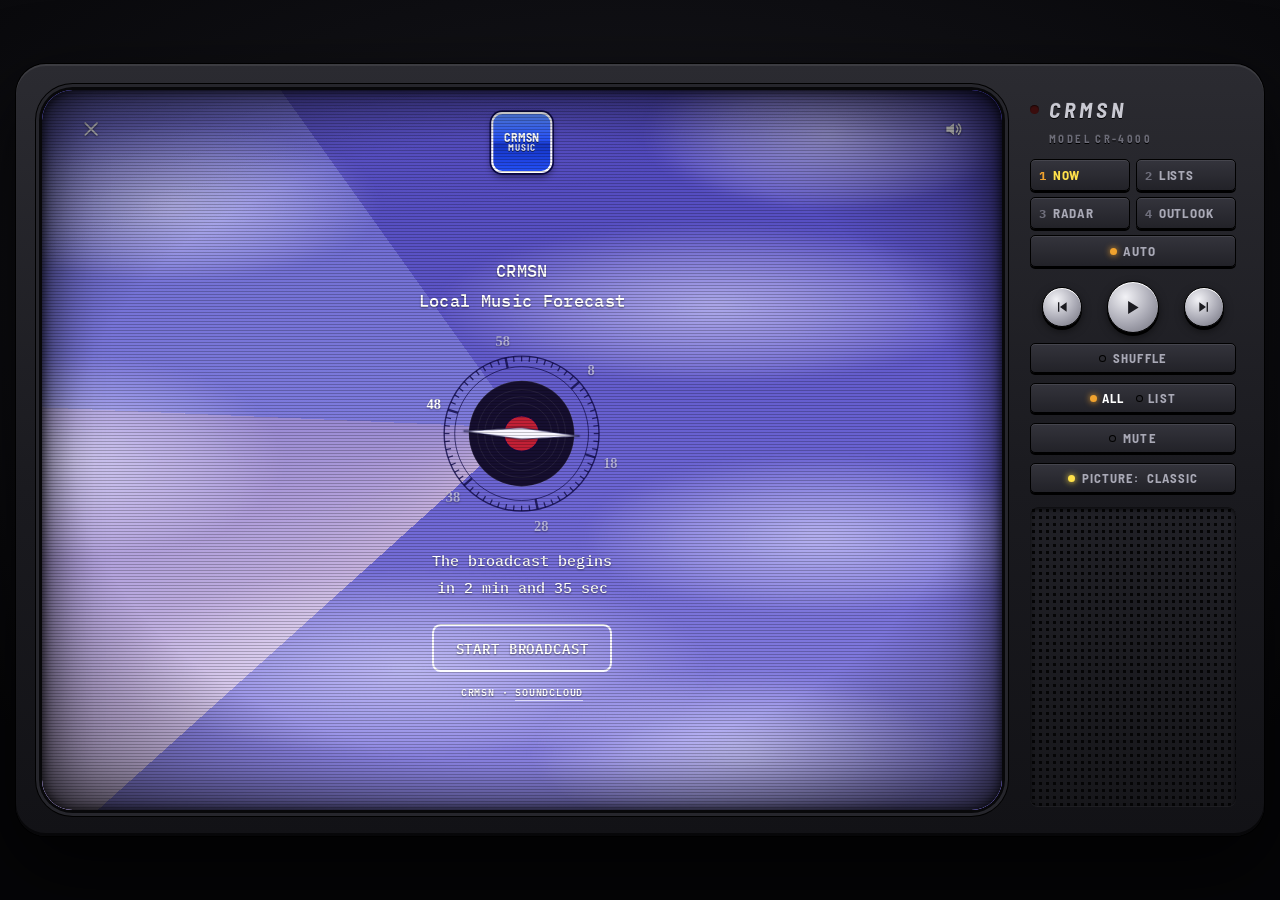
==== commit 13a0e532: "Three colour schemes (Classic, Crimson, Teal) on the set's Picture button; tabs and details build ev" ====
--- a/index.html
+++ b/index.html
@@ -8,7 +8,14 @@
 <link rel="preconnect" href="https://fonts.googleapis.com">
 <link rel="preconnect" href="https://fonts.gstatic.com" crossorigin>
 <link href="https://fonts.googleapis.com/css2?family=IBM+Plex+Mono:wght@500;600&family=Barlow+Semi+Condensed:wght@500;600;700&display=swap" rel="stylesheet">
-<link rel="stylesheet" href="tv.css?v=20261107b">
+<script>
+  /* colour scheme before first paint: ?theme= in the URL, else the visitor's last pick */
+  try {
+    var q = new URLSearchParams(location.search).get('theme'), t = q || localStorage.getItem('crmsn-theme');
+    if (t === 'crimson' || t === 'teal') document.documentElement.dataset.theme = t;
+  } catch (e) {}
+</script>
+<link rel="stylesheet" href="tv.css?v=20261107d">
 </head>
 <body>
 
@@ -156,6 +163,7 @@
         <span class="scope-opt scope-list">List</span>
       </button>
       <button class="rocker mute-btn" type="button" aria-pressed="false" aria-label="Mute" title="Mute"><i aria-hidden="true"></i>Mute</button>
+      <button class="rocker picture-btn" id="pictureBtn" type="button" title="Change the colour scheme"><i aria-hidden="true"></i>Picture: <span id="pictureName">Classic</span></button>
     </div>
     <div class="tv-grille" aria-hidden="true"></div>
   </div>
@@ -163,7 +171,7 @@
 </div>
 </div>
 
-<script src="script.js?v=20261107b"></script>
-<script src="tv.js?v=20261107b"></script>
+<script src="script.js?v=20261107d"></script>
+<script src="tv.js?v=20261107d"></script>
 </body>
 </html>
--- a/tv.css
+++ b/tv.css
@@ -36,6 +36,14 @@
   --viz-hot:#ffffff;
   --viz-bg:#0b0a3c;
 
+  /* the rest of the picture */
+  --head-1:#d0601c; --head-2:#b4482c; --head-3:#6a2a78; --head-4:#2a1a7c;   /* header band, left to right */
+  --crawl-1:#2a3cb0; --crawl-2:#1b2588; --crawl-3:#141b6a;
+  --bug-1:#5b86ff; --bug-2:#2a4fe0; --bug-3:#1b36b4;                        /* the station bug */
+  --cloud:#eceaff; --beam:#ffd26e; --beam-2:#aabeff; --ink:rgba(20,16,70,0.8); --label:#b2273a;
+  --lo:#9fd0ff;
+  --see:100%;                                    /* panel opacity; drops while Ambience / Spikes play behind */
+
   --f-cast:'Barlow Semi Condensed', 'Arial Narrow', Arial, sans-serif;
   --f-mono:'IBM Plex Mono', ui-monospace, Menlo, monospace;
 
@@ -45,11 +53,7 @@
 }
 
 /* Ambience / Spikes draw behind the broadcast: while one is on, the panels turn see-through so it shows */
-:root:has(.player-viz.is-bg:not(.is-off)){
-  --b-panel-1:rgba(47,60,182,0.45);
-  --b-panel-2:rgba(37,34,154,0.45);
-  --b-well:rgba(17,15,82,0.45);
-}
+:root:has(.player-viz.is-bg:not(.is-off)){ --see:45%; }
 
 *{box-sizing:border-box;}
 [hidden]{display:none !important;}
@@ -63,6 +67,34 @@
 a{color:inherit;}
 p, h1, dl, dd{margin:0;}
 :focus-visible{outline:2px solid var(--b-yellow); outline-offset:2px;}
+
+/* ---------- colour schemes: html[data-theme], switched with the set's Picture button ---------- */
+/* Crimson: the band's colour. Deep red panels, gold type, a dusk sky */
+html[data-theme="crimson"]{
+  --b-top:#1c0408; --b-mid:#3e0a14; --b-low:#5e1222;
+  --b-orange:#ff7a2a; --b-amber:#f2b84b; --b-yellow:#ffd76a; --b-dim:#f3c6cb;
+  --b-panel-1:#9a1830; --b-panel-2:#5e0c1e; --b-hi:#ff8f9c; --b-lo:#1e0307; --b-well:#2c050d;
+  --sky-1:#2e0c2c; --sky-2:#6e1f3e; --sky-3:#c45a4e;
+  --viz-a:#ff3b4a; --viz-b:#ffb347; --viz-c:#ffe9a8; --viz-bg:#140308;
+  --head-1:#ff8a2a; --head-2:#d8402a; --head-3:#8a1430; --head-4:#3e0816;
+  --crawl-1:#8a1428; --crawl-2:#600c1c; --crawl-3:#3e0712;
+  --bug-1:#ff6d7c; --bug-2:#d0203a; --bug-3:#a01428;
+  --cloud:#ffd8d2; --beam:#ffc46e; --beam-2:#ff9aa8; --ink:rgba(50,8,16,0.85); --label:#f2b84b;
+  --lo:#ffb6bd;
+}
+/* Teal: a mid-90s daytime look. Teal panels, yellow and magenta, a bright sky */
+html[data-theme="teal"]{
+  --b-top:#03263a; --b-mid:#06506a; --b-low:#0a7486;
+  --b-orange:#ff4fa3; --b-amber:#ff7ac0; --b-yellow:#fff15a; --b-dim:#bff3f5;
+  --b-panel-1:#0f8ea0; --b-panel-2:#075c72; --b-hi:#8ff0f5; --b-lo:#021d2b; --b-well:#043646;
+  --sky-1:#1f78a6; --sky-2:#4fa9c9; --sky-3:#9fdbe4;
+  --viz-a:#19e3ff; --viz-b:#fff15a; --viz-c:#ff4fa3; --viz-bg:#032330;
+  --head-1:#ff4fa3; --head-2:#c63a9c; --head-3:#4a4fae; --head-4:#0b4f74;
+  --crawl-1:#0f8ea0; --crawl-2:#0a6a80; --crawl-3:#064a5c;
+  --bug-1:#4fe3ef; --bug-2:#0b98b4; --bug-3:#077a94;
+  --cloud:#ffffff; --beam:#fff15a; --beam-2:#ff9ad0; --ink:rgba(3,38,58,0.85); --label:#ff4fa3;
+  --lo:#9ff3ff;
+}
 
 /* ---------- the room and the set ---------- */
 .room{ min-height:100%; display:flex; align-items:center; justify-content:center; padding:16px; }
@@ -125,7 +157,7 @@
 }
 .sky i{                                            /* soft clouds drifting across */
   position:absolute; width:46%; height:22%; border-radius:50%;
-  background:radial-gradient(ellipse at 50% 55%, rgba(236,234,255,0.55) 0%, rgba(214,210,250,0.28) 38%, transparent 68%);
+  background:radial-gradient(ellipse at 50% 55%, color-mix(in srgb, var(--cloud) 55%, transparent) 0%, color-mix(in srgb, var(--cloud) 28%, transparent) 38%, transparent 68%);
   filter:blur(calc(var(--u) * 0.6));
   animation:cloud-drift 70s linear infinite;
 }
@@ -143,8 +175,8 @@
   --from:0deg; --span:30deg;
   position:absolute; left:50%; top:47%; width:300%; aspect-ratio:1; transform:translate(-50%, -50%);
   background:
-    conic-gradient(from var(--from), rgba(255,210,110,0.55) 0deg, rgba(255,226,140,0.32) var(--span), transparent var(--span)),
-    conic-gradient(from calc(var(--from) + var(--span)), rgba(170,190,255,0.22) 0deg, rgba(170,190,255,0.22) 52deg, transparent 52deg);
+    conic-gradient(from var(--from), color-mix(in srgb, var(--beam) 55%, transparent) 0deg, color-mix(in srgb, var(--beam) 32%, transparent) var(--span), transparent var(--span)),
+    conic-gradient(from calc(var(--from) + var(--span)), color-mix(in srgb, var(--beam-2) 22%, transparent) 0deg, color-mix(in srgb, var(--beam-2) 22%, transparent) 52deg, transparent 52deg);
   mix-blend-mode:screen; pointer-events:none;
 }
 
@@ -167,9 +199,9 @@
   width:calc(var(--u) * 6.4); aspect-ratio:1; border-radius:18%;
   font-family:var(--f-cast); font-weight:700; line-height:0.95; letter-spacing:0.02em; text-transform:uppercase;
   font-size:calc(var(--u) * 1.25); color:#fff; text-shadow:0 0.08em 0 rgba(0,0,0,0.55);
-  background:linear-gradient(180deg, #5b86ff 0%, #2a4fe0 48%, #1b36b4 52%, #2346cc 100%);
+  background:linear-gradient(180deg, var(--bug-1) 0%, var(--bug-2) 48%, var(--bug-3) 52%, var(--bug-2) 100%);
   border:calc(var(--u) * 0.25) solid #fff;
-  box-shadow:0 0 0 calc(var(--u) * 0.18) #0a1a66, 0 calc(var(--u) * 0.4) calc(var(--u) * 0.8) rgba(0,0,0,0.45);
+  box-shadow:0 0 0 calc(var(--u) * 0.18) var(--b-lo), 0 calc(var(--u) * 0.4) calc(var(--u) * 0.8) rgba(0,0,0,0.45);
 }
 .bug span:last-child{ font-size:0.78em; letter-spacing:0.1em; opacity:0.9; }
 .intro-bug{ position:absolute; top:3%; left:50%; transform:translateX(-50%); z-index:2; }
@@ -183,17 +215,17 @@
 .intro-title{ font-size:calc(var(--u) * 1.75); line-height:1.75; letter-spacing:0.02em; }
 .dial{ position:relative; width:calc(var(--u) * 22); aspect-ratio:1; margin:calc(var(--u) * 1) 0 calc(var(--u) * 0.6); }
 .dial svg{ width:100%; height:100%; overflow:visible; }
-.dial-ring{ fill:none; stroke:rgba(20,16,70,0.75); stroke-width:0.8; }
+.dial-ring{ fill:none; stroke:var(--ink); stroke-width:0.8; }
 .dial-ring-in{ stroke-width:0.5; }
-.dial-ticks line{ stroke:rgba(20,16,70,0.85); stroke-width:0.7; }
+.dial-ticks line{ stroke:var(--ink); stroke-width:0.7; }
 .dial-ticks line.major{ stroke-width:1.3; }
 .rec{ fill:#1a1430; stroke:rgba(255,255,255,0.15); stroke-width:0.4; }
 .groove{ fill:none; stroke:rgba(255,255,255,0.08); stroke-width:0.5; }
-.rec-label{ fill:#b2273a; stroke:#7a1424; stroke-width:0.5; }
+.rec-label{ fill:var(--label); stroke:var(--b-lo); stroke-width:0.5; }
 .rec-hole{ fill:#e8e6f6; }
 .dial-record{ transform-origin:0 0; animation:spin 4s linear infinite; }
 @keyframes spin{ to{ transform:rotate(360deg); } }
-.dial-needle path{ fill:#f4f3ff; stroke:rgba(30,26,90,0.6); stroke-width:0.4; }
+.dial-needle path{ fill:#f4f3ff; stroke:var(--ink); stroke-width:0.4; }
 .dial-needle{ filter:drop-shadow(0 0.6px 0.6px rgba(0,0,0,0.5)); }
 .dial-nums span{
   position:absolute; transform:translate(-50%, -50%);
@@ -231,7 +263,7 @@
   height:calc(var(--u) * 11); padding:0 calc(var(--u) * 4.5);
   background:
     linear-gradient(176deg, rgba(0,0,0,0) 62%, rgba(0,0,0,0.25) 100%),
-    linear-gradient(90deg, var(--b-orange) 0%, #b4482c 12%, #6a2a78 34%, #2a1a7c 58%, var(--b-top) 100%);
+    linear-gradient(90deg, var(--head-1) 0%, var(--head-2) 12%, var(--head-3) 34%, var(--head-4) 58%, var(--b-top) 100%);
   border-bottom:calc(var(--u) * 0.32) solid var(--b-amber);
 }
 .cast-head::after{                                 /* thin highlight line under the band */
@@ -258,7 +290,7 @@
 /* the panel: blue with a bevelled frame, lighter top-left, darker bottom-right */
 .panel{
   height:100%; min-height:0;
-  background:linear-gradient(180deg, var(--b-panel-1), var(--b-panel-2));
+  background:linear-gradient(180deg, color-mix(in srgb, var(--b-panel-1) var(--see), transparent), color-mix(in srgb, var(--b-panel-2) var(--see), transparent));
   border:calc(var(--u) * 0.45) solid; border-color:var(--b-hi) var(--b-lo) var(--b-lo) var(--b-hi);
   box-shadow:0 0 0 calc(var(--u) * 0.2) #000, calc(var(--u) * 0.6) calc(var(--u) * 0.6) 0 rgba(0,0,0,0.35);
 }
@@ -337,7 +369,7 @@
 .track-list::-webkit-scrollbar-thumb{ background:var(--b-hi); border:2px solid var(--b-lo); }
 .track-sep{
   display:flex; justify-content:space-between; gap:calc(var(--u) * 1); padding:calc(var(--u) * 0.6) calc(var(--u) * 1) calc(var(--u) * 0.2);
-  font-size:calc(var(--u) * 1.7); color:var(--b-amber); border-top:calc(var(--u) * 0.2) solid rgba(240,162,46,0.5);
+  font-size:calc(var(--u) * 1.7); color:var(--b-amber); border-top:calc(var(--u) * 0.2) solid color-mix(in srgb, var(--b-amber) 50%, transparent);
 }
 .track-sep:first-child{ border-top:0; }
 .track-sep-name{ text-transform:uppercase; min-width:0; overflow:hidden; text-overflow:ellipsis; white-space:nowrap; }
@@ -366,12 +398,12 @@
 .viz-stage::after{                                 /* map grid with a sweeping radar arm */
   content:""; position:absolute; inset:0; pointer-events:none;
   background:
-    linear-gradient(rgba(154,160,255,0.16) 1px, transparent 1px) 0 0 / calc(var(--u) * 4) calc(var(--u) * 4),
-    linear-gradient(90deg, rgba(154,160,255,0.16) 1px, transparent 1px) 0 0 / calc(var(--u) * 4) calc(var(--u) * 4);
+    linear-gradient(color-mix(in srgb, var(--b-hi) 16%, transparent) 1px, transparent 1px) 0 0 / calc(var(--u) * 4) calc(var(--u) * 4),
+    linear-gradient(90deg, color-mix(in srgb, var(--b-hi) 16%, transparent) 1px, transparent 1px) 0 0 / calc(var(--u) * 4) calc(var(--u) * 4);
 }
 .viz-stage::before{
   content:""; position:absolute; left:50%; top:50%; width:150%; aspect-ratio:1; transform:translate(-50%, -50%);
-  background:conic-gradient(from 0deg, rgba(255,225,74,0.16), transparent 50deg);
+  background:conic-gradient(from 0deg, color-mix(in srgb, var(--b-yellow) 16%, transparent), transparent 50deg);
   animation:spin 6s linear infinite; pointer-events:none; z-index:1; mix-blend-mode:screen;
 }
 .viz-hint{
@@ -422,13 +454,13 @@
 .day-hilo{ display:flex; gap:calc(var(--u) * 1.4); font-size:calc(var(--u) * 1.6); }
 .day-hilo span{ display:flex; flex-direction:column; align-items:center; }
 .day-hilo b{ font-size:calc(var(--u) * 2.6); font-weight:600; color:#fff; font-variant-numeric:tabular-nums; }
-.day-hilo .lo{ color:#9fd0ff; } .day-hilo .hi{ color:var(--b-yellow); }
+.day-hilo .lo{ color:var(--lo); } .day-hilo .hi{ color:var(--b-yellow); }
 .day.has-current{ border-color:var(--b-yellow) var(--b-amber) var(--b-amber) var(--b-yellow); }
 
 /* ---------- crawl ---------- */
 .crawl{
   display:flex; align-items:stretch; height:calc(var(--u) * 6.4); overflow:hidden;
-  background:linear-gradient(180deg, #2a3cb0 0%, #1b2588 60%, #141b6a 100%);
+  background:linear-gradient(180deg, var(--crawl-1) 0%, var(--crawl-2) 60%, var(--crawl-3) 100%);
   border-top:calc(var(--u) * 0.32) solid var(--b-hi);
 }
 .crawl-label{
@@ -550,3 +582,6 @@
   .crawl-text{ animation:none; padding-left:0; }
   .tv-screen.is-tuning .cast, .page.is-cut{ animation:none; }
 }
+
+/* the Picture button's lamp shows the current scheme's accent */
+.picture-btn i{ background:var(--b-yellow); box-shadow:0 0 6px var(--b-yellow); }
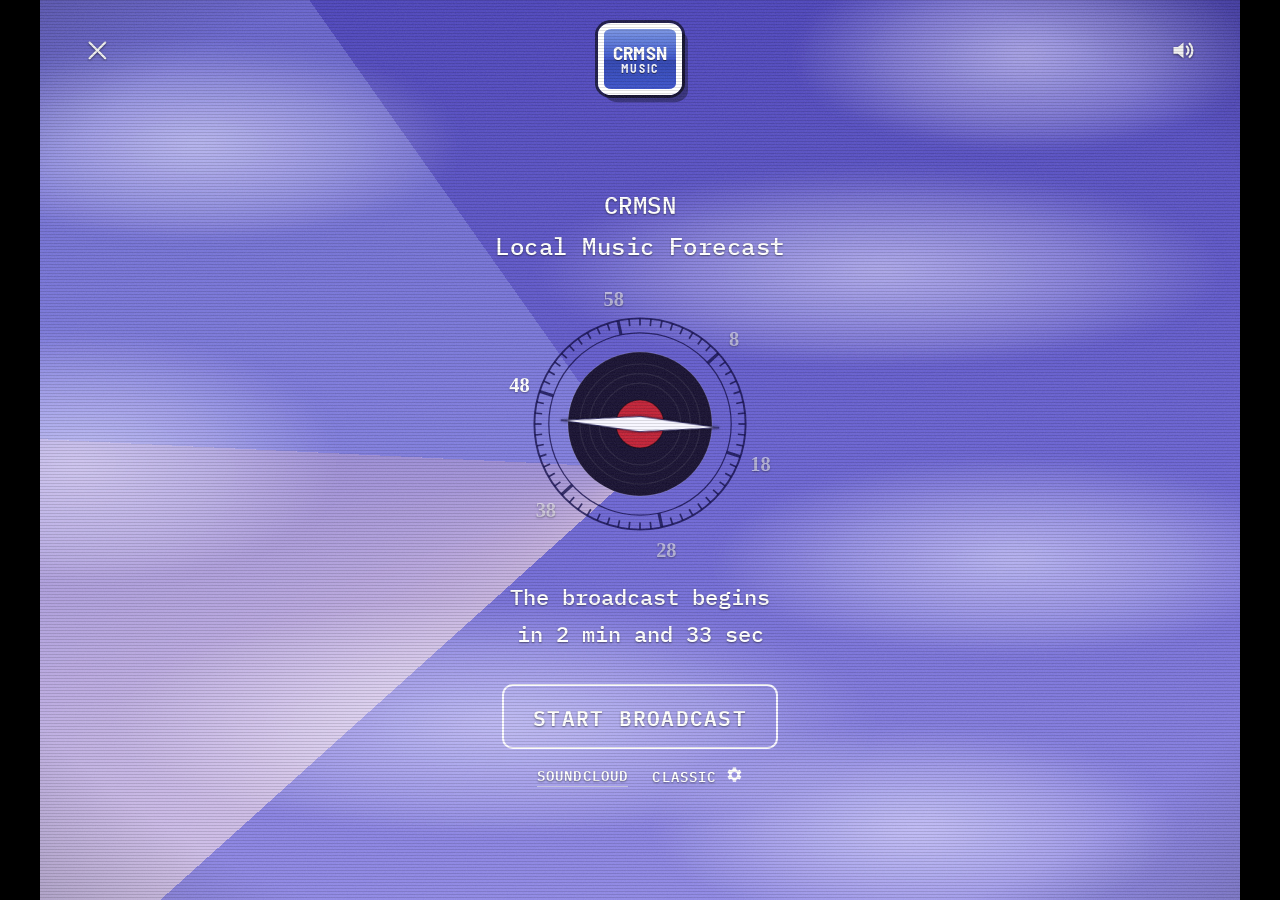
==== commit 43069419: "No TV set: the page is the 4:3 picture, soft like a tape, laid out after the real local forecast scr" ====
--- a/index.html
+++ b/index.html
@@ -5,6 +5,7 @@
 <meta name="viewport" content="width=device-width, initial-scale=1.0">
 <title>CRMSN — Local Music Forecast</title>
 <meta name="description" content="Official site and music for CRMSN.">
+<meta name="theme-color" content="#000000">
 <link rel="preconnect" href="https://fonts.googleapis.com">
 <link rel="preconnect" href="https://fonts.gstatic.com" crossorigin>
 <link href="https://fonts.googleapis.com/css2?family=IBM+Plex+Mono:wght@500;600&family=Barlow+Semi+Condensed:wght@500;600;700&display=swap" rel="stylesheet">
@@ -15,163 +16,148 @@
     if (t === 'crimson' || t === 'teal') document.documentElement.dataset.theme = t;
   } catch (e) {}
 </script>
-<link rel="stylesheet" href="tv.css?v=20261107d">
+<link rel="stylesheet" href="tv.css?v=20261107e">
 </head>
 <body>
 
-<div class="room">
-<div class="tv">
+<!-- the whole page is the picture: a 4:3 broadcast, black either side, played off an old tape -->
+<div class="screen" id="screen" data-view="intro" data-page="now">
 
-  <!-- the screen: everything happens inside this 4:3 CRT -->
-  <div class="tv-screen" id="screen" data-view="intro" data-page="now">
+  <!-- ===== the broadcast ===== -->
+  <div class="cast-bg" aria-hidden="true"></div>
+  <canvas id="vizBg" class="viz-bg" aria-hidden="true"></canvas>
 
-    <!-- ===== the broadcast ===== -->
-    <div class="cast-bg" aria-hidden="true"></div>
-    <canvas id="vizBg" class="viz-bg" aria-hidden="true"></canvas>
+  <section class="cast" id="cast" aria-label="CRMSN broadcast">
+    <header class="cast-head">
+      <div class="bug" aria-hidden="true"><span>CRMSN</span><span>MUSIC</span></div>
+      <h1 class="cast-title"><button type="button" id="castTitle" title="Next channel"><span id="castT1">Now</span><span id="castT2">Playing</span></button></h1>
+      <div class="cast-clock" aria-hidden="true"><span id="wxTime"></span><span id="wxDate"></span></div>
+    </header>
 
-    <section class="cast" id="cast" aria-label="CRMSN broadcast">
-      <header class="cast-head">
-        <div class="bug" aria-hidden="true"><span>CRMSN</span><span>MUSIC</span></div>
-        <h1 class="cast-title"><span id="castT1">Now</span><span id="castT2">Playing</span></h1>
-        <div class="cast-clock" aria-hidden="true"><span id="wxTime"></span><span id="wxDate"></span></div>
-      </header>
+    <main class="cast-body" id="castBody">
 
-      <main class="cast-body" id="castBody">
+      <!-- channel 1: now playing, laid out like current conditions -->
+      <div class="page" data-page="now">
+        <div class="panel player" id="player" hidden>
+          <span id="playerFileY2k" hidden></span>
+          <div class="now-left">
+            <span class="player-time"><span id="timeCur">0:00</span></span>
+            <span class="now-state" aria-hidden="true"></span>
+            <div class="now-icon" aria-hidden="true"><i></i><i></i><i></i><i></i><i></i></div>
+            <span class="now-len">Length: <span id="timeDur">0:00</span></span>
+          </div>
+          <div class="now-right">
+            <p class="player-title"><span id="playerTitle">—</span></p>
+            <dl class="now-stats">
+              <div class="stat"><dt>Playlist:</dt><dd id="nowList">—</dd></div>
+              <div class="stat"><dt>Track No:</dt><dd id="nowNum">—</dd></div>
+              <div class="stat"><dt>Format:</dt><dd id="nowFmt">—</dd></div>
+              <div class="stat"><dt>Shuffle:</dt><dd><button class="stat-btn shuffle-btn" id="shuffleBtn" type="button" aria-pressed="false" aria-label="Shuffle" title="Shuffle on / off"></button></dd></div>
+              <div class="stat"><dt>Plays from:</dt><dd><button class="stat-btn scope-switch" id="scopeSwitch" type="button" role="switch" aria-checked="false" title="Play across all playlists, or only the playlist of the current song"><span class="scope-opt scope-all">All lists</span><span class="scope-opt scope-list">This list</span></button></dd></div>
+            </dl>
+            <p class="player-file" id="playerFile"></p>
+          </div>
+          <div class="player-wave">
+            <canvas class="wave-canvas" id="wave" tabindex="0" role="slider" aria-label="Seek" aria-valuemin="0" aria-valuemax="0" aria-valuenow="0" title="Click or drag to seek"></canvas>
+          </div>
+          <audio id="audio" preload="metadata"></audio>
+        </div>
+        <p class="panel track-empty" id="trackEmpty" hidden>No tracks uploaded yet — check back soon.</p>
+      </div>
 
-        <!-- channel 1: now playing (current conditions) -->
-        <div class="page" data-page="now">
-          <div class="panel player" id="player" hidden>
-            <span id="playerFileY2k" hidden></span>
-            <div class="now-grid">
-              <div class="now-main">
-                <div class="now-icon" aria-hidden="true"><i></i><i></i><i></i><i></i><i></i></div>
-                <div class="player-info">
-                  <span class="player-time"><span id="timeCur">0:00</span></span>
-                  <span class="now-state" aria-hidden="true"></span>
-                </div>
-              </div>
-              <dl class="now-stats">
-                <div class="stat stat-title"><dt>Track</dt><dd class="player-title"><span id="playerTitle">—</span></dd></div>
-                <div class="stat"><dt>Length</dt><dd id="timeDur">0:00</dd></div>
-                <div class="stat"><dt>Playlist</dt><dd id="nowList">—</dd></div>
-                <div class="stat"><dt>Format</dt><dd id="nowFmt">—</dd></div>
-                <div class="stat"><dt>Shuffle</dt><dd id="nowShuffle">Off</dd></div>
-                <div class="stat stat-file"><dt>File</dt><dd class="player-file" id="playerFile"></dd></div>
-              </dl>
-            </div>
-            <div class="player-wave">
-              <canvas class="wave-canvas" id="wave" tabindex="0" role="slider" aria-label="Seek" aria-valuemin="0" aria-valuemax="0" aria-valuenow="0" title="Click or drag to seek"></canvas>
-            </div>
-            <audio id="audio" preload="metadata"></audio>
+      <!-- channel 2: playlists, like latest observations -->
+      <div class="page" data-page="lists">
+        <div class="panel lists-panel">
+          <div class="list-tabs" id="listTabs" role="tablist" aria-label="Playlists"></div>
+          <div class="discog-grid" id="trackList" hidden></div>
+        </div>
+      </div>
+
+      <!-- channel 3: the visualizer, as local radar -->
+      <div class="page" data-page="radar">
+        <div class="panel radar-panel player-viz">
+          <div class="viz-stage">
+            <canvas id="viz" aria-label="Audio visualizer" title="Click to switch style"></canvas>
+            <p class="viz-hint" id="vizHint" hidden></p>
           </div>
-          <p class="panel track-empty" id="trackEmpty" hidden>No tracks uploaded yet — check back soon.</p>
+          <div class="viz-modes" id="vizModes" role="group" aria-label="Visualizer style"></div>
         </div>
+      </div>
 
-        <!-- channel 2: playlists (latest observations) -->
-        <div class="page" data-page="lists">
-          <div class="panel lists-panel">
-            <div class="list-tabs" id="listTabs" role="tablist" aria-label="Playlists"></div>
-            <div class="discog-grid" id="trackList" hidden></div>
-          </div>
-        </div>
+      <!-- channel 4: every playlist at a glance, like the extended forecast -->
+      <div class="page" data-page="outlook">
+        <div class="outlook" id="outlook"></div>
+      </div>
 
-        <!-- channel 3: visualizer (local radar) -->
-        <div class="page" data-page="radar">
-          <div class="panel radar-panel player-viz">
-            <div class="viz-stage">
-              <canvas id="viz" aria-label="Audio visualizer" title="Click to switch style"></canvas>
-              <p class="viz-hint" id="vizHint" hidden></p>
-            </div>
-            <div class="viz-modes" id="vizModes" role="group" aria-label="Visualizer style"></div>
-          </div>
-        </div>
+    </main>
 
-        <!-- channel 4: every playlist at a glance (extended outlook) -->
-        <div class="page" data-page="outlook">
-          <div class="outlook" id="outlook"></div>
-        </div>
+    <!-- the lower band: one line at a time on the left, the buttons on the right -->
+    <footer class="band">
+      <p class="band-text" id="bandText" aria-live="polite">CRMSN Local Music Forecast</p>
+      <div class="band-btns">
+        <button class="sq sq-ch" id="chPrev" type="button" aria-label="Previous channel" title="Previous channel"><svg viewBox="0 0 24 24" fill="currentColor"><path d="M15 5v14L6 12z"/></svg></button>
+        <button class="sq sq-ch" id="chNext" type="button" aria-label="Next channel" title="Next channel"><svg viewBox="0 0 24 24" fill="currentColor"><path d="M9 5v14l9-7z"/></svg></button>
+        <span class="band-gap" aria-hidden="true"></span>
+        <button class="sq player-skip" id="prevBtn" type="button" aria-label="Previous track" title="Previous track"><svg viewBox="0 0 24 24" fill="currentColor"><path d="M6 5h2v14H6zM19 5v14L9 12z"/></svg></button>
+        <button class="sq player-btn" id="playBtn" type="button" aria-label="Play" title="Play / pause">
+          <svg class="icon-play" viewBox="0 0 24 24" fill="currentColor"><path d="M7 4.5v15l12-7.5z"/></svg>
+          <svg class="icon-pause" viewBox="0 0 24 24" fill="currentColor"><path d="M6 4h4.5v16H6zM13.5 4H18v16h-4.5z"/></svg>
+        </button>
+        <button class="sq player-skip" id="nextBtn" type="button" aria-label="Next track" title="Next track"><svg viewBox="0 0 24 24" fill="currentColor"><path d="M16 5h2v14h-2zM5 5v14l10-7z"/></svg></button>
+        <button class="sq mute-btn" type="button" aria-pressed="false" aria-label="Mute" title="Mute">
+          <svg class="icon-sound" viewBox="0 0 24 24" fill="currentColor"><path d="M4 9h4l5-4v14l-5-4H4z"/><path d="M16 8.5a5 5 0 0 1 0 7M18.5 6a8.5 8.5 0 0 1 0 12" fill="none" stroke="currentColor" stroke-width="2" stroke-linecap="round"/></svg>
+          <svg class="icon-muted" viewBox="0 0 24 24" fill="currentColor"><path d="M4 9h4l5-4v14l-5-4H4z"/><path d="M16 9l5 6M21 9l-5 6" fill="none" stroke="currentColor" stroke-width="2" stroke-linecap="round"/></svg>
+        </button>
+      </div>
+    </footer>
+  </section>
 
-      </main>
+  <!-- ===== the intro: shown until the broadcast starts ===== -->
+  <section class="intro" id="intro" aria-label="Intro">
+    <div class="sky" aria-hidden="true"><i></i><i></i><i></i><i></i><i></i><i></i><i></i></div>
+    <div class="beam" id="beam" aria-hidden="true"></div>
+    <button class="intro-corner intro-skip" id="introSkip" type="button" aria-label="Skip intro" title="Skip intro">
+      <svg viewBox="0 0 24 24" fill="none" stroke="currentColor" stroke-width="2" stroke-linecap="round"><path d="M5 5l14 14M19 5L5 19"/></svg>
+    </button>
+    <button class="intro-corner mute-btn" type="button" aria-pressed="false" aria-label="Mute" title="Mute">
+      <svg class="icon-sound" viewBox="0 0 24 24" fill="currentColor"><path d="M4 9h4l5-4v14l-5-4H4z"/><path d="M16 8.5a5 5 0 0 1 0 7M18.5 6a8.5 8.5 0 0 1 0 12" fill="none" stroke="currentColor" stroke-width="2" stroke-linecap="round"/></svg>
+      <svg class="icon-muted" viewBox="0 0 24 24" fill="currentColor"><path d="M4 9h4l5-4v14l-5-4H4z"/><path d="M16 9l5 6M21 9l-5 6" fill="none" stroke="currentColor" stroke-width="2" stroke-linecap="round"/></svg>
+    </button>
+    <div class="bug intro-bug" aria-hidden="true"><span>CRMSN</span><span>MUSIC</span></div>
 
-      <footer class="crawl">
-        <span class="crawl-label">Now Playing</span>
-        <div class="crawl-track"><span class="crawl-text" id="crawl">CRMSN · full-quality files, straight from the studio · press START to tune in</span></div>
-      </footer>
-    </section>
+    <div class="intro-center">
+      <p class="intro-title">CRMSN<br>Local Music Forecast</p>
+      <div class="dial" id="dial" aria-hidden="true">
+        <svg viewBox="-60 -60 120 120">
+          <circle class="dial-ring" r="44"/>
+          <circle class="dial-ring dial-ring-in" r="38"/>
+          <g class="dial-ticks" id="dialTicks"></g>
+          <g class="dial-record">
+            <circle r="30" class="rec"/>
+            <circle r="25" class="groove"/><circle r="21" class="groove"/><circle r="17" class="groove"/>
+            <circle r="10" class="rec-label"/>
+            <circle r="1.6" class="rec-hole"/>
+          </g>
+          <g class="dial-needle" id="dialNeedle"><path d="M0 -33 L3.2 0 L0 33 L-3.2 0 Z"/></g>
+        </svg>
+        <div class="dial-nums" id="dialNums"></div>
+      </div>
+      <p class="intro-count" id="introCount">The broadcast begins<br>shortly</p>
+      <button class="intro-start" id="listenBtn" type="button">Start Broadcast</button>
+      <p class="intro-loc">
+        <a href="https://soundcloud.com/officialcrmsn" target="_blank" rel="noopener">SoundCloud</a>
+        <button class="theme-btn" type="button" title="Change the colour scheme"><span class="theme-name">Classic</span>
+          <svg viewBox="0 0 24 24" fill="currentColor" aria-hidden="true"><path d="M19.4 13a7.5 7.5 0 0 0 0-2l2.1-1.6-2-3.4-2.5 1a7.4 7.4 0 0 0-1.7-1L14.9 3h-4l-.4 2.6a7.4 7.4 0 0 0-1.7 1l-2.5-1-2 3.4L6.4 11a7.5 7.5 0 0 0 0 2l-2.1 1.6 2 3.4 2.5-1a7.4 7.4 0 0 0 1.7 1l.4 2.6h4l.4-2.6a7.4 7.4 0 0 0 1.7-1l2.5 1 2-3.4zM12.9 15.5a3.5 3.5 0 1 1 0-7 3.5 3.5 0 0 1 0 7z"/></svg>
+        </button>
+      </p>
+    </div>
+  </section>
 
-    <!-- ===== the intro: shown until the broadcast starts ===== -->
-    <section class="intro" id="intro" aria-label="Intro">
-      <div class="sky" aria-hidden="true"><i></i><i></i><i></i><i></i><i></i><i></i><i></i></div>
-      <div class="beam" id="beam" aria-hidden="true"></div>
-      <button class="intro-corner intro-skip" id="introSkip" type="button" aria-label="Skip intro" title="Skip intro">
-        <svg viewBox="0 0 24 24" fill="none" stroke="currentColor" stroke-width="2" stroke-linecap="round"><path d="M5 5l14 14M19 5L5 19"/></svg>
-      </button>
-      <button class="intro-corner mute-btn" type="button" aria-pressed="false" aria-label="Mute" title="Mute">
-        <svg class="icon-sound" viewBox="0 0 24 24" fill="currentColor"><path d="M4 9h4l5-4v14l-5-4H4z"/><path d="M16 8.5a5 5 0 0 1 0 7M18.5 6a8.5 8.5 0 0 1 0 12" fill="none" stroke="currentColor" stroke-width="2" stroke-linecap="round"/></svg>
-        <svg class="icon-muted" viewBox="0 0 24 24" fill="currentColor"><path d="M4 9h4l5-4v14l-5-4H4z"/><path d="M16 9l5 6M21 9l-5 6" fill="none" stroke="currentColor" stroke-width="2" stroke-linecap="round"/></svg>
-      </button>
-      <div class="bug intro-bug" aria-hidden="true"><span>CRMSN</span><span>MUSIC</span></div>
-
-      <div class="intro-center">
-        <p class="intro-title">CRMSN<br>Local Music Forecast</p>
-        <div class="dial" id="dial" aria-hidden="true">
-          <svg viewBox="-60 -60 120 120">
-            <circle class="dial-ring" r="44"/>
-            <circle class="dial-ring dial-ring-in" r="38"/>
-            <g class="dial-ticks" id="dialTicks"></g>
-            <g class="dial-record">
-              <circle r="30" class="rec"/>
-              <circle r="25" class="groove"/><circle r="21" class="groove"/><circle r="17" class="groove"/>
-              <circle r="10" class="rec-label"/>
-              <circle r="1.6" class="rec-hole"/>
-            </g>
-            <g class="dial-needle" id="dialNeedle"><path d="M0 -33 L3.2 0 L0 33 L-3.2 0 Z"/></g>
-          </svg>
-          <div class="dial-nums" id="dialNums"></div>
-        </div>
-        <p class="intro-count" id="introCount">The broadcast begins<br>shortly</p>
-        <button class="intro-start" id="listenBtn" type="button">Start Broadcast</button>
-        <p class="intro-loc">CRMSN · <a href="https://soundcloud.com/officialcrmsn" target="_blank" rel="noopener">SoundCloud</a></p>
-      </div>
-    </section>
-
-    <div class="crt-fx" aria-hidden="true"></div>
-  </div>
-
-  <!-- the set's front panel: channels, transport and the power light -->
-  <div class="tv-panel">
-    <div class="tv-brand"><span class="power-led" aria-hidden="true"></span>CRMSN<small>Model CR-4000</small></div>
-
-    <div class="tv-channels" role="tablist" aria-label="Channels">
-      <button class="ch-btn" type="button" data-go="now"><b>1</b>Now</button>
-      <button class="ch-btn" type="button" data-go="lists"><b>2</b>Lists</button>
-      <button class="ch-btn" type="button" data-go="radar"><b>3</b>Radar</button>
-      <button class="ch-btn" type="button" data-go="outlook"><b>4</b>Outlook</button>
-      <button class="ch-btn ch-auto" type="button" id="autoBtn" aria-pressed="true" title="Cycle the channels by themselves, like the real thing"><i aria-hidden="true"></i>Auto</button>
-    </div>
-
-    <div class="tv-transport">
-      <button class="knob player-skip" id="prevBtn" type="button" aria-label="Previous track"><svg viewBox="0 0 24 24" fill="currentColor"><path d="M6 5h2v14H6zM19 5v14L9 12z"/></svg></button>
-      <button class="knob knob-big player-btn" id="playBtn" type="button" aria-label="Play">
-        <svg class="icon-play" viewBox="0 0 24 24" fill="currentColor"><path d="M7 4.5v15l12-7.5z"/></svg>
-        <svg class="icon-pause" viewBox="0 0 24 24" fill="currentColor"><path d="M6 4h4.5v16H6zM13.5 4H18v16h-4.5z"/></svg>
-      </button>
-      <button class="knob player-skip" id="nextBtn" type="button" aria-label="Next track"><svg viewBox="0 0 24 24" fill="currentColor"><path d="M16 5h2v14h-2zM5 5v14l10-7z"/></svg></button>
-      <button class="rocker shuffle-btn" id="shuffleBtn" type="button" aria-pressed="false" aria-label="Shuffle" title="Shuffle"><i aria-hidden="true"></i>Shuffle</button>
-      <button class="rocker scope-switch" id="scopeSwitch" type="button" role="switch" aria-checked="false" title="Play across all playlists, or only the playlist of the current song">
-        <span class="scope-opt scope-all">All</span>
-        <span class="scope-opt scope-list">List</span>
-      </button>
-      <button class="rocker mute-btn" type="button" aria-pressed="false" aria-label="Mute" title="Mute"><i aria-hidden="true"></i>Mute</button>
-      <button class="rocker picture-btn" id="pictureBtn" type="button" title="Change the colour scheme"><i aria-hidden="true"></i>Picture: <span id="pictureName">Classic</span></button>
-    </div>
-    <div class="tv-grille" aria-hidden="true"></div>
-  </div>
-
-</div>
+  <!-- the tape: noise, scanlines and a soft rolling band over everything -->
+  <div class="vhs" aria-hidden="true"><i class="vhs-noise"></i><i class="vhs-band"></i></div>
 </div>
 
-<script src="script.js?v=20261107d"></script>
-<script src="tv.js?v=20261107d"></script>
+<script src="script.js?v=20261107e"></script>
+<script src="tv.js?v=20261107e"></script>
 </body>
 </html>
--- a/tv.css
+++ b/tv.css
@@ -1,153 +1,125 @@
 /* =====================================================================
-   CRT broadcast design: the whole site is one 4:3 television showing a
-   90s cable weather-channel style "local forecast" loop, retuned for music.
-   An intro (purple sky, sweeping beam, a dial counting down to the next
-   minute ending in 8) gives way to the broadcast: header with station bug,
-   title and clock, one blue panel per channel, a crawl along the bottom.
-   The set's front panel holds the channel buttons and the transport.
+   CRMSN, as seen on an old tape of a 90s cable weather channel.
+   No set, no bezel: the page is the picture. A 4:3 broadcast fills the
+   window's height with black either side, a little soft and colour-bled
+   like a VHS recording. An intro (cloudy sky, sweeping beam, a dial counting
+   down to the next minute ending in 8) gives way to the broadcast: a sunset
+   sky, the station bug, a two-line title, the clock, one soft blue panel per
+   channel, and the lower band with one line at a time and green buttons.
    Earlier designs are kept in archive/.
    ===================================================================== */
 
 :root{
-  /* broadcast palette */
-  --b-top:#120d4a;
-  --b-mid:#22198a;
-  --b-low:#3a2a9a;
-  --b-orange:#d0601c;
-  --b-amber:#f0a22e;
-  --b-yellow:#ffe14a;
+  /* broadcast */
+  --sky-top:#40358a;          /* the sky behind the panels: purple at the top... */
+  --sky-mid:#7a5aa4;
+  --sky-glow:#e2945e;         /* ...into a sunset orange */
+  --sky-low:#cf7f62;
+  --clock-patch:#5548a6;      /* the slanted patch behind the clock */
+  --b-yellow:#f2e46c;
   --b-white:#ffffff;
-  --b-dim:#c3c8ff;
-  --b-panel-1:#2f3cb6;
-  --b-panel-2:#25229a;
-  --b-hi:#9aa0ff;            /* panel bevel, light edge */
-  --b-lo:#0d0b44;            /* panel bevel, dark edge */
-  --b-well:#110f52;
+  --b-dim:#d8dcff;
+  --panel:#5b67b0;            /* the panel: soft-edged blue-violet */
+  --panel-edge:#a9b0e6;
+  --band:#4c4c9e;             /* the lower band */
+  --band-line:#d6d9f2;
+  --green:#28d82c;            /* the square buttons */
+  --green-ink:#063d0a;
+  --well:#2f2f78;
 
   /* intro sky */
-  --sky-1:#4f48ad;
-  --sky-2:#6d67c6;
-  --sky-3:#8f89d8;
+  --sky-1:#4f48ad; --sky-2:#6d67c6; --sky-3:#8f89d8;
+  --cloud:#eceaff; --beam:#ffd26e; --beam-2:#aabeff; --ink:rgba(20,16,70,0.8); --label:#b2273a;
+  --lo:#a9d4ff;
 
   /* visualizer palette: deep blue at the bottom through gold to orange; white peaks */
-  --viz-a:#4a7dff;
-  --viz-b:#ffe14a;
-  --viz-c:#ff7a1e;
-  --viz-hot:#ffffff;
-  --viz-bg:#0b0a3c;
-
-  /* the rest of the picture */
-  --head-1:#d0601c; --head-2:#b4482c; --head-3:#6a2a78; --head-4:#2a1a7c;   /* header band, left to right */
-  --crawl-1:#2a3cb0; --crawl-2:#1b2588; --crawl-3:#141b6a;
-  --bug-1:#5b86ff; --bug-2:#2a4fe0; --bug-3:#1b36b4;                        /* the station bug */
-  --cloud:#eceaff; --beam:#ffd26e; --beam-2:#aabeff; --ink:rgba(20,16,70,0.8); --label:#b2273a;
-  --lo:#9fd0ff;
-  --see:100%;                                    /* panel opacity; drops while Ambience / Spikes play behind */
+  --viz-a:#4a7dff; --viz-b:#ffe14a; --viz-c:#ff7a1e; --viz-hot:#ffffff; --viz-bg:#16134a;
 
   --f-cast:'Barlow Semi Condensed', 'Arial Narrow', Arial, sans-serif;
   --f-mono:'IBM Plex Mono', ui-monospace, Menlo, monospace;
 
-  --sh: 0.18em 0.18em 0 #000;                       /* the broadcast's hard drop shadow */
-  --sh-sm: 0.12em 0.12em 0 #000;
-
-}
-
-/* Ambience / Spikes draw behind the broadcast: while one is on, the panels turn see-through so it shows */
-:root:has(.player-viz.is-bg:not(.is-off)){ --see:45%; }
+  /* the broadcast's hard shadow, with red and blue fringes slightly out of register, as off a tape */
+  --sh: 0.09em 0.09em 0 rgba(0,0,0,0.9), -0.04em 0 0.03em rgba(255,40,90,0.45), 0.04em 0 0.03em rgba(40,170,255,0.45);
+  --sh-sm: 0.07em 0.07em 0 rgba(0,0,0,0.85), -0.03em 0 0.02em rgba(255,40,90,0.4), 0.03em 0 0.02em rgba(40,170,255,0.4);
+
+  --see:100%;                 /* panel opacity; drops while Ambience / Spikes play behind */
+}
+:root:has(.player-viz.is-bg:not(.is-off)){ --see:40%; }
+
+/* ---------- colour schemes: html[data-theme], switched with the gear on the intro ---------- */
+/* Crimson: the band's colour. Maroon sky into a hot orange, red panels, gold type */
+html[data-theme="crimson"]{
+  --sky-top:#2a0614; --sky-mid:#6a1430; --sky-glow:#f08a3c; --sky-low:#c8503a;
+  --clock-patch:#5a0f26; --b-yellow:#ffd56a; --b-dim:#ffd9dc;
+  --panel:#982138; --panel-edge:#ff9aa6; --band:#5a0c20; --band-line:#ffc9cf;
+  --well:#3e0712;
+  --sky-1:#2e0c2c; --sky-2:#6e1f3e; --sky-3:#c45a4e;
+  --cloud:#ffd8d2; --beam:#ffc46e; --beam-2:#ff9aa8; --ink:rgba(50,8,16,0.85); --label:#f2b84b; --lo:#ffb6bd;
+  --viz-a:#ff3b4a; --viz-b:#ffb347; --viz-c:#ffe9a8; --viz-bg:#1c0409;
+}
+/* Teal: a bright mid-90s daytime look. Teal sky into pink, teal panels, yellow, magenta buttons */
+html[data-theme="teal"]{
+  --sky-top:#05425a; --sky-mid:#1c8aa0; --sky-glow:#ff8fb8; --sky-low:#e46fa0;
+  --clock-patch:#0a5c78; --b-yellow:#fff15a; --b-dim:#c9f6f8;
+  --panel:#13899c; --panel-edge:#9ff3f8; --band:#0b5168; --band-line:#c9f6f8;
+  --green:#ff4fa3; --green-ink:#4a0628;
+  --well:#06394a;
+  --sky-1:#1f78a6; --sky-2:#4fa9c9; --sky-3:#9fdbe4;
+  --cloud:#ffffff; --beam:#fff15a; --beam-2:#ff9ad0; --ink:rgba(3,38,58,0.85); --label:#ff4fa3; --lo:#9ff3ff;
+  --viz-a:#19e3ff; --viz-b:#fff15a; --viz-c:#ff4fa3; --viz-bg:#04283a;
+}
 
 *{box-sizing:border-box;}
 [hidden]{display:none !important;}
-html, body{height:100%;}
-body{
-  margin:0; color:var(--b-white); font-family:var(--f-cast); font-weight:600;
-  -webkit-font-smoothing:antialiased;
-  background:#050507 radial-gradient(120% 90% at 50% 30%, #17171d 0%, #050507 70%) fixed;
-}
+html, body{height:100%; margin:0; background:#000; overflow:hidden;}
+body{ color:var(--b-white); font-family:var(--f-cast); font-weight:600; -webkit-font-smoothing:antialiased; display:grid; place-items:center; }
 button{font:inherit; color:inherit;}
 a{color:inherit;}
 p, h1, dl, dd{margin:0;}
 :focus-visible{outline:2px solid var(--b-yellow); outline-offset:2px;}
 
-/* ---------- colour schemes: html[data-theme], switched with the set's Picture button ---------- */
-/* Crimson: the band's colour. Deep red panels, gold type, a dusk sky */
-html[data-theme="crimson"]{
-  --b-top:#1c0408; --b-mid:#3e0a14; --b-low:#5e1222;
-  --b-orange:#ff7a2a; --b-amber:#f2b84b; --b-yellow:#ffd76a; --b-dim:#f3c6cb;
-  --b-panel-1:#9a1830; --b-panel-2:#5e0c1e; --b-hi:#ff8f9c; --b-lo:#1e0307; --b-well:#2c050d;
-  --sky-1:#2e0c2c; --sky-2:#6e1f3e; --sky-3:#c45a4e;
-  --viz-a:#ff3b4a; --viz-b:#ffb347; --viz-c:#ffe9a8; --viz-bg:#140308;
-  --head-1:#ff8a2a; --head-2:#d8402a; --head-3:#8a1430; --head-4:#3e0816;
-  --crawl-1:#8a1428; --crawl-2:#600c1c; --crawl-3:#3e0712;
-  --bug-1:#ff6d7c; --bug-2:#d0203a; --bug-3:#a01428;
-  --cloud:#ffd8d2; --beam:#ffc46e; --beam-2:#ff9aa8; --ink:rgba(50,8,16,0.85); --label:#f2b84b;
-  --lo:#ffb6bd;
-}
-/* Teal: a mid-90s daytime look. Teal panels, yellow and magenta, a bright sky */
-html[data-theme="teal"]{
-  --b-top:#03263a; --b-mid:#06506a; --b-low:#0a7486;
-  --b-orange:#ff4fa3; --b-amber:#ff7ac0; --b-yellow:#fff15a; --b-dim:#bff3f5;
-  --b-panel-1:#0f8ea0; --b-panel-2:#075c72; --b-hi:#8ff0f5; --b-lo:#021d2b; --b-well:#043646;
-  --sky-1:#1f78a6; --sky-2:#4fa9c9; --sky-3:#9fdbe4;
-  --viz-a:#19e3ff; --viz-b:#fff15a; --viz-c:#ff4fa3; --viz-bg:#032330;
-  --head-1:#ff4fa3; --head-2:#c63a9c; --head-3:#4a4fae; --head-4:#0b4f74;
-  --crawl-1:#0f8ea0; --crawl-2:#0a6a80; --crawl-3:#064a5c;
-  --bug-1:#4fe3ef; --bug-2:#0b98b4; --bug-3:#077a94;
-  --cloud:#ffffff; --beam:#fff15a; --beam-2:#ff9ad0; --ink:rgba(3,38,58,0.85); --label:#ff4fa3;
-  --lo:#9ff3ff;
-}
-
-/* ---------- the room and the set ---------- */
-.room{ min-height:100%; display:flex; align-items:center; justify-content:center; padding:16px; }
-.tv{
-  --pad:clamp(10px, 2.2vw, 26px);
-  border-radius:clamp(14px, 2.4vw, 30px);
-  background:linear-gradient(180deg, #2b2b31 0%, #1a1a1f 55%, #121216 100%);
-  box-shadow:
-    inset 0 2px 0 rgba(255,255,255,0.08), inset 0 -3px 0 rgba(0,0,0,0.6),
-    0 30px 80px rgba(0,0,0,0.75), 0 0 0 1px #000;
-}
-.tv-screen{
+/* ---------- the picture: as tall as the window, 4:3, black either side ---------- */
+.screen{
   position:relative; overflow:hidden; isolation:isolate;
-  width:min(1120px, calc(100vw - 32px - 3 * var(--pad) - var(--side)), calc((100svh - 32px - 2 * var(--pad)) * 4 / 3));
-  aspect-ratio:4 / 3;
-  container-type:size;
-  --u:1cqw;                                       /* one unit = 1% of the screen width */
-  border-radius:3.2% / 4.2%;
+  width:min(100vw, calc(100svh * 4 / 3)); aspect-ratio:4 / 3;
+  container-type:size; --u:1cqw;                 /* one unit = 1% of the picture's width */
   background:#000;
-  box-shadow:0 0 0 3px #08080a, 0 0 0 6px #26262c, 0 0 0 7px #000;
-}
-
-/* the glass: scanlines, a slight roll, vignette and the curved edge */
-.crt-fx{
-  position:absolute; inset:0; z-index:20; pointer-events:none; border-radius:inherit;
+}
+
+/* the tape: fine noise, faint scanlines, a soft band rolling down, slight softness on everything */
+.vhs{ position:absolute; inset:0; z-index:20; pointer-events:none; }
+.vhs::before{
+  content:""; position:absolute; inset:0;
   background:
-    repeating-linear-gradient(to bottom, rgba(0,0,0,0.22) 0 1px, transparent 1px 3px),
-    radial-gradient(ellipse 75% 70% at 50% 50%, transparent 62%, rgba(0,0,0,0.55) 100%),
-    linear-gradient(170deg, rgba(255,255,255,0.07) 0%, transparent 22%);
-  box-shadow:inset 0 0 calc(var(--u) * 6) rgba(0,0,0,0.85), inset 0 0 calc(var(--u) * 1.2) rgba(0,0,0,0.9);
-  animation:crt-flicker 6s infinite steps(1);
-}
-.crt-fx::after{                                    /* a soft bright band rolling down the picture */
-  content:""; position:absolute; left:0; right:0; height:22%; top:-25%;
-  background:linear-gradient(180deg, transparent, rgba(255,255,255,0.035), transparent);
-  animation:crt-roll 9s linear infinite;
-}
-@keyframes crt-roll{ to{ top:110%; } }
-@keyframes crt-flicker{ 0%{opacity:1} 41%{opacity:0.94} 42%{opacity:1} 77%{opacity:0.97} 78%{opacity:1} }
-/* slight colour bleed on everything on the glass */
-.cast, .intro{ filter:saturate(1.12) contrast(1.04); }
-.cast-head, .cast-body, .crawl, .intro-center{ text-shadow:var(--sh); }
+    repeating-linear-gradient(to bottom, rgba(0,0,0,0.13) 0 1px, transparent 1px 3px),
+    radial-gradient(ellipse 85% 80% at 50% 50%, transparent 70%, rgba(0,0,0,0.28) 100%);
+}
+.vhs-noise{
+  position:absolute; inset:-50%; opacity:0.07; mix-blend-mode:screen;
+  background-image:url("data:image/svg+xml;utf8,<svg xmlns='http://www.w3.org/2000/svg' width='160' height='160'><filter id='n'><feTurbulence type='fractalNoise' baseFrequency='0.9' numOctaves='2' stitchTiles='stitch'/><feColorMatrix values='0 0 0 0 1  0 0 0 0 1  0 0 0 0 1  0 0 0 1.4 -0.2'/></filter><rect width='100%' height='100%' filter='url(%23n)'/></svg>");
+  animation:noise 0.5s steps(4) infinite;
+}
+@keyframes noise{ 0%{transform:translate(0,0)} 25%{transform:translate(-7%,4%)} 50%{transform:translate(5%,-6%)} 75%{transform:translate(-3%,7%)} 100%{transform:translate(0,0)} }
+.vhs-band{
+  position:absolute; left:0; right:0; height:9%; top:-10%;
+  background:linear-gradient(180deg, transparent, rgba(255,255,255,0.05) 40%, rgba(255,255,255,0.08) 50%, rgba(255,255,255,0.05) 60%, transparent);
+  animation:roll 11s linear infinite;
+}
+@keyframes roll{ to{ top:110%; } }
+.cast, .intro{ filter:blur(0.35px) saturate(1.12) contrast(1.03); }
 
 /* ---------- views: intro first, the broadcast after ---------- */
-.intro{ position:absolute; inset:0; z-index:10; transition:opacity .5s ease, visibility .5s; }
-.tv-screen[data-view="cast"] .intro{ opacity:0; visibility:hidden; pointer-events:none; }
-.tv-screen[data-view="intro"] .cast{ visibility:hidden; }
-/* switching on: the picture snaps in from a bright line, like an old set warming up */
-.tv-screen.is-tuning .cast{ animation:tune-in .45s ease-out; }
-@keyframes tune-in{
-  0%{ transform:scaleY(0.006); filter:brightness(4); }
-  45%{ transform:scaleY(0.006) scaleX(1); filter:brightness(3); }
-  100%{ transform:none; filter:none; }
+.intro{ position:absolute; inset:0; z-index:10; transition:opacity .35s ease, visibility .35s; }
+.screen[data-view="cast"] .intro{ opacity:0; visibility:hidden; pointer-events:none; }
+.screen[data-view="intro"] .cast{ visibility:hidden; }
+/* switching over: the tape loses tracking for a moment */
+.screen.is-tuning .cast, .screen.is-tuning .cast-bg{ animation:tracking .75s cubic-bezier(.2,.7,.3,1); }
+@keyframes tracking{
+  0%  { transform:translateX(-4%) skewX(-10deg); filter:blur(3px) brightness(1.5) hue-rotate(-20deg); }
+  18% { transform:translateX(5%) skewX(8deg); filter:blur(2px) brightness(1.3); }
+  36% { transform:translateX(-2%) skewX(-4deg); filter:blur(1.2px); }
+  56% { transform:translateX(1%) skewX(2deg); filter:blur(0.6px); }
+  100%{ transform:none; filter:blur(0.35px) saturate(1.12) contrast(1.03); }
 }
 
 /* ================= intro ================= */
@@ -155,7 +127,7 @@
   position:absolute; inset:0; overflow:hidden;
   background:linear-gradient(180deg, var(--sky-1) 0%, var(--sky-2) 55%, var(--sky-3) 100%);
 }
-.sky i{                                            /* soft clouds drifting across */
+.sky i{
   position:absolute; width:46%; height:22%; border-radius:50%;
   background:radial-gradient(ellipse at 50% 55%, color-mix(in srgb, var(--cloud) 55%, transparent) 0%, color-mix(in srgb, var(--cloud) 28%, transparent) 38%, transparent 68%);
   filter:blur(calc(var(--u) * 0.6));
@@ -170,10 +142,9 @@
 .sky i:nth-child(7){ top:-6%; left:62%;  width:40%; animation-duration:90s; animation-delay:-30s; }
 @keyframes cloud-drift{ from{ transform:translateX(-30%); } to{ transform:translateX(60%); } }
 
-/* the beam: a translucent gold wedge from the dial's centre, sweeping with the clock (angles set by tv.js) */
 .beam{
   --from:0deg; --span:30deg;
-  position:absolute; left:50%; top:47%; width:300%; aspect-ratio:1; transform:translate(-50%, -50%);
+  position:absolute; left:50%; top:52%; width:300%; aspect-ratio:1; transform:translate(-50%, -50%);
   background:
     conic-gradient(from var(--from), color-mix(in srgb, var(--beam) 55%, transparent) 0deg, color-mix(in srgb, var(--beam) 32%, transparent) var(--span), transparent var(--span)),
     conic-gradient(from calc(var(--from) + var(--span)), color-mix(in srgb, var(--beam-2) 22%, transparent) 0deg, color-mix(in srgb, var(--beam-2) 22%, transparent) 52deg, transparent 52deg);
@@ -181,30 +152,30 @@
 }
 
 .intro-corner{
-  position:absolute; top:3.2%; z-index:2; width:calc(var(--u) * 3.4); height:calc(var(--u) * 3.4);
+  position:absolute; top:3.2%; z-index:2; width:calc(var(--u) * 3.6); height:calc(var(--u) * 3.6);
   display:grid; place-items:center; padding:0; border:0; background:none; cursor:pointer; color:#fff;
   filter:drop-shadow(0 1px 1px rgba(0,0,0,0.5));
 }
 .intro-corner svg{ width:62%; height:62%; }
-.intro-skip{ left:3.4%; }
-.intro .mute-btn{ right:3.4%; }
+.intro-skip{ left:3%; }
+.intro .mute-btn{ right:3%; }
 .intro-corner:hover{ color:var(--b-yellow); }
 .mute-btn .icon-muted{ display:none; }
 .mute-btn[aria-pressed="true"] .icon-muted{ display:block; }
 .mute-btn[aria-pressed="true"] .icon-sound{ display:none; }
 
-/* station bug: a glossy blue rounded square with the name stacked */
+/* station bug: a glossy rounded square with a white rim, the name stacked */
 .bug{
   display:flex; flex-direction:column; align-items:center; justify-content:center;
-  width:calc(var(--u) * 6.4); aspect-ratio:1; border-radius:18%;
-  font-family:var(--f-cast); font-weight:700; line-height:0.95; letter-spacing:0.02em; text-transform:uppercase;
-  font-size:calc(var(--u) * 1.25); color:#fff; text-shadow:0 0.08em 0 rgba(0,0,0,0.55);
-  background:linear-gradient(180deg, var(--bug-1) 0%, var(--bug-2) 48%, var(--bug-3) 52%, var(--bug-2) 100%);
-  border:calc(var(--u) * 0.25) solid #fff;
-  box-shadow:0 0 0 calc(var(--u) * 0.18) var(--b-lo), 0 calc(var(--u) * 0.4) calc(var(--u) * 0.8) rgba(0,0,0,0.45);
-}
-.bug span:last-child{ font-size:0.78em; letter-spacing:0.1em; opacity:0.9; }
-.intro-bug{ position:absolute; top:3%; left:50%; transform:translateX(-50%); z-index:2; }
+  width:calc(var(--u) * 13); aspect-ratio:1.18; border-radius:16%;
+  font-family:var(--f-cast); font-weight:700; line-height:0.92; letter-spacing:0.01em; text-transform:uppercase;
+  font-size:calc(var(--u) * 3.3); color:#fff; text-shadow:0 0.06em 0 rgba(0,0,0,0.5);
+  background:linear-gradient(180deg, color-mix(in srgb, var(--panel) 50%, #9ec0ff) 0%, color-mix(in srgb, var(--panel) 60%, #1a3ad0) 50%, color-mix(in srgb, var(--panel) 50%, #0e2496) 52%, color-mix(in srgb, var(--panel) 60%, #1a3ad0) 100%);
+  border:calc(var(--u) * 0.55) solid #fff;
+  box-shadow:0 0 0 calc(var(--u) * 0.25) rgba(0,0,0,0.6), calc(var(--u) * 0.5) calc(var(--u) * 0.6) 0 rgba(0,0,0,0.35);
+}
+.bug span:last-child{ font-size:0.62em; letter-spacing:0.14em; margin-top:0.18em; opacity:0.92; }
+.intro-bug{ position:absolute; top:2.6%; left:50%; transform:translateX(-50%); z-index:2; width:calc(var(--u) * 7); font-size:calc(var(--u) * 1.6); }
 
 .intro-center{
   position:absolute; inset:0; z-index:1; display:flex; flex-direction:column; align-items:center; justify-content:center;
@@ -212,8 +183,8 @@
   text-shadow:0 0.06em 0.12em rgba(0,0,0,0.45);
   padding-top:calc(var(--u) * 6);
 }
-.intro-title{ font-size:calc(var(--u) * 1.75); line-height:1.75; letter-spacing:0.02em; }
-.dial{ position:relative; width:calc(var(--u) * 22); aspect-ratio:1; margin:calc(var(--u) * 1) 0 calc(var(--u) * 0.6); }
+.intro-title{ font-size:calc(var(--u) * 2); line-height:1.7; letter-spacing:0.02em; }
+.dial{ position:relative; width:calc(var(--u) * 24); aspect-ratio:1; margin:calc(var(--u) * 1) 0 calc(var(--u) * 0.6); }
 .dial svg{ width:100%; height:100%; overflow:visible; }
 .dial-ring{ fill:none; stroke:var(--ink); stroke-width:0.8; }
 .dial-ring-in{ stroke-width:0.5; }
@@ -221,7 +192,7 @@
 .dial-ticks line.major{ stroke-width:1.3; }
 .rec{ fill:#1a1430; stroke:rgba(255,255,255,0.15); stroke-width:0.4; }
 .groove{ fill:none; stroke:rgba(255,255,255,0.08); stroke-width:0.5; }
-.rec-label{ fill:var(--label); stroke:var(--b-lo); stroke-width:0.5; }
+.rec-label{ fill:var(--label); stroke:rgba(0,0,0,0.4); stroke-width:0.5; }
 .rec-hole{ fill:#e8e6f6; }
 .dial-record{ transform-origin:0 0; animation:spin 4s linear infinite; }
 @keyframes spin{ to{ transform:rotate(360deg); } }
@@ -229,120 +200,135 @@
 .dial-needle{ filter:drop-shadow(0 0.6px 0.6px rgba(0,0,0,0.5)); }
 .dial-nums span{
   position:absolute; transform:translate(-50%, -50%);
-  font-family:Georgia, 'Times New Roman', serif; font-weight:700; font-size:calc(var(--u) * 1.5);
+  font-family:Georgia, 'Times New Roman', serif; font-weight:700; font-size:calc(var(--u) * 1.7);
   color:rgba(255,255,255,0.55); text-shadow:0 1px 2px rgba(0,0,0,0.35);
 }
 .dial-nums span.is-next{ color:#fff; }
-.intro-count{ font-size:calc(var(--u) * 1.6); line-height:1.75; }
+.intro-count{ font-size:calc(var(--u) * 1.85); line-height:1.7; }
 .intro-start{
-  margin-top:calc(var(--u) * 2.4); padding:calc(var(--u) * 1.1) calc(var(--u) * 2.2);
-  font-family:var(--f-mono); font-weight:600; font-size:calc(var(--u) * 1.5); letter-spacing:0.06em; text-transform:uppercase;
+  margin-top:calc(var(--u) * 2.6); padding:calc(var(--u) * 1.1) calc(var(--u) * 2.4);
+  font-family:var(--f-mono); font-weight:600; font-size:calc(var(--u) * 1.75); letter-spacing:0.06em; text-transform:uppercase;
   color:#fff; background:rgba(255,255,255,0.04); border:2px solid rgba(255,255,255,0.9); border-radius:calc(var(--u) * 0.9);
   cursor:pointer; text-shadow:inherit;
 }
 .intro-start:hover{ background:rgba(255,255,255,0.16); }
-.intro-loc{ margin-top:calc(var(--u) * 1.1); font-size:calc(var(--u) * 1.05); font-weight:600; letter-spacing:0.08em; text-transform:uppercase; }
+.intro-loc{
+  display:flex; align-items:center; gap:calc(var(--u) * 2); margin-top:calc(var(--u) * 1.2);
+  font-size:calc(var(--u) * 1.2); font-weight:600; letter-spacing:0.08em; text-transform:uppercase;
+}
 .intro-loc a{ text-decoration:none; border-bottom:1px solid rgba(255,255,255,0.6); }
+.theme-btn{
+  display:inline-flex; align-items:center; gap:0.5em; padding:0; border:0; background:none; cursor:pointer;
+  font-family:var(--f-mono); font-weight:600; font-size:1em; letter-spacing:0.08em; text-transform:uppercase; text-shadow:inherit;
+}
+.theme-btn svg{ width:1.35em; height:1.35em; }
+.theme-btn:hover{ color:var(--b-yellow); }
 
 /* ================= broadcast ================= */
+/* the sky: purple at the top into sunset orange, glowing earlier on the left */
 .cast-bg{
   position:absolute; inset:0; z-index:0;
   background:
-    linear-gradient(180deg, var(--b-top) 0%, var(--b-mid) 22%, var(--b-mid) 60%, var(--b-low) 100%);
+    radial-gradient(60% 45% at 0% 28%, color-mix(in srgb, var(--sky-glow) 85%, transparent), transparent 70%),
+    linear-gradient(180deg, var(--sky-top) 0%, var(--sky-top) 8%, var(--sky-mid) 24%, var(--sky-glow) 58%, var(--sky-low) 82%);
+}
+/* the slanted patch behind the clock */
+.cast-bg::after{
+  content:""; position:absolute; top:0; right:0; width:30%; height:19%;
+  background:var(--clock-patch); clip-path:polygon(20% 0, 100% 0, 100% 100%, 0 100%);
+  opacity:0.92;
 }
 .viz-bg{ position:absolute; inset:0; width:100%; height:100%; z-index:1; pointer-events:none; }
-.cast{
-  position:absolute; inset:0; z-index:2;
-  display:grid; grid-template-rows:auto minmax(0, 1fr) auto;
-  font-size:calc(var(--u) * 2.2);
-}
-
-/* header: orange-to-purple sunset band behind the bug, the two-line title, the clock */
-.cast-head{
-  position:relative; display:flex; align-items:center; gap:calc(var(--u) * 2.2);
-  height:calc(var(--u) * 11); padding:0 calc(var(--u) * 4.5);
-  background:
-    linear-gradient(176deg, rgba(0,0,0,0) 62%, rgba(0,0,0,0.25) 100%),
-    linear-gradient(90deg, var(--head-1) 0%, var(--head-2) 12%, var(--head-3) 34%, var(--head-4) 58%, var(--b-top) 100%);
-  border-bottom:calc(var(--u) * 0.32) solid var(--b-amber);
-}
-.cast-head::after{                                 /* thin highlight line under the band */
-  content:""; position:absolute; left:0; right:0; bottom:calc(var(--u) * -0.65); height:calc(var(--u) * 0.32); background:var(--b-lo);
-}
-.cast-title{ display:flex; flex-direction:column; line-height:1.02; font-weight:700; font-size:calc(var(--u) * 3.2); letter-spacing:0.01em; }
-.cast-title span:first-child{ color:var(--b-white); }
-.cast-title span:last-child{ color:var(--b-yellow); }
+.cast{ position:absolute; inset:0; z-index:2; font-size:calc(var(--u) * 2.6); text-shadow:var(--sh); }
+
+/* header: bug, two-line yellow title, clock */
+.cast-head{ position:absolute; left:0; right:0; top:0; height:19%; }
+.cast-head .bug{ position:absolute; left:7.3%; top:5.5%; z-index:3; }
+.cast-title{ position:absolute; left:23.5%; top:6.5%; }
+.cast-title button{
+  display:flex; flex-direction:column; padding:0; border:0; background:none; cursor:pointer; text-align:left;
+  font-family:var(--f-cast); font-weight:600; font-size:calc(var(--u) * 3.7); line-height:1.04; letter-spacing:0.01em;
+  color:var(--b-yellow); text-shadow:var(--sh);
+}
 .cast-clock{
-  margin-left:auto; display:flex; flex-direction:column; align-items:flex-end; line-height:1.1;
-  font-weight:700; font-size:calc(var(--u) * 2.3); font-variant-numeric:tabular-nums; text-transform:uppercase;
-}
-
-.cast-body{ position:relative; min-height:0; padding:calc(var(--u) * 2) calc(var(--u) * 4.5) calc(var(--u) * 1.6); }
-.page{ display:none; height:100%; min-height:0; }
-.tv-screen[data-page="now"] .page[data-page="now"],
-.tv-screen[data-page="lists"] .page[data-page="lists"],
-.tv-screen[data-page="radar"] .page[data-page="radar"],
-.tv-screen[data-page="outlook"] .page[data-page="outlook"]{ display:block; }
-/* a channel change cuts with a short flash */
-.page.is-cut{ animation:cut .28s steps(2); }
-@keyframes cut{ 0%{ opacity:0; } 50%{ opacity:0.6; filter:brightness(1.8); } 100%{ opacity:1; } }
-
-/* the panel: blue with a bevelled frame, lighter top-left, darker bottom-right */
+  position:absolute; right:8.5%; top:7.5%; display:flex; flex-direction:column; align-items:flex-end; line-height:1.15;
+  font-weight:600; font-size:calc(var(--u) * 3); font-variant-numeric:tabular-nums; text-transform:uppercase;
+}
+
+/* the panel area */
+.cast-body{ position:absolute; left:8.3%; right:7.6%; top:18.6%; bottom:17.3%; }
+.page{ display:none; position:absolute; inset:0; }
+.screen[data-page="now"] .page[data-page="now"],
+.screen[data-page="lists"] .page[data-page="lists"],
+.screen[data-page="radar"] .page[data-page="radar"],
+.screen[data-page="outlook"] .page[data-page="outlook"]{ display:block; }
+.page.is-cut{ animation:cut .35s steps(3); }
+@keyframes cut{ 0%{ opacity:0; transform:translateX(-1.5%); } 50%{ opacity:0.7; transform:translateX(1%); } 100%{ opacity:1; transform:none; } }
+
+/* soft-edged blue panel: a light rim that bleeds inward, the sky faintly through it */
 .panel{
   height:100%; min-height:0;
-  background:linear-gradient(180deg, color-mix(in srgb, var(--b-panel-1) var(--see), transparent), color-mix(in srgb, var(--b-panel-2) var(--see), transparent));
-  border:calc(var(--u) * 0.45) solid; border-color:var(--b-hi) var(--b-lo) var(--b-lo) var(--b-hi);
-  box-shadow:0 0 0 calc(var(--u) * 0.2) #000, calc(var(--u) * 0.6) calc(var(--u) * 0.6) 0 rgba(0,0,0,0.35);
-}
-
-/* ---------- channel 1: now playing ---------- */
-.player{ display:grid; grid-template-rows:minmax(0, 1fr) auto; gap:calc(var(--u) * 1.4); padding:calc(var(--u) * 2) calc(var(--u) * 2.6) calc(var(--u) * 2); }
-.now-grid{ display:grid; grid-template-columns:minmax(0, 0.9fr) minmax(0, 1.25fr); gap:calc(var(--u) * 3); min-height:0; align-items:center; }
-.now-main{ display:flex; flex-direction:column; align-items:center; gap:calc(var(--u) * 1.4); }
-.player-info{ display:flex; flex-direction:column; align-items:center; }
-#timeCur{ font-size:calc(var(--u) * 9); font-weight:600; line-height:0.95; font-variant-numeric:tabular-nums; letter-spacing:-0.01em; }
-.now-state{ font-size:calc(var(--u) * 2.6); color:var(--b-white); }
+  background:color-mix(in srgb, var(--panel) calc(var(--see) * 0.94), transparent);
+  border:calc(var(--u) * 0.35) solid color-mix(in srgb, var(--panel-edge) 75%, transparent);
+  box-shadow:
+    inset 0 0 calc(var(--u) * 1.6) color-mix(in srgb, var(--panel-edge) 45%, transparent),
+    0 0 calc(var(--u) * 0.6) color-mix(in srgb, var(--panel-edge) 40%, transparent);
+}
+
+/* ---------- channel 1: now playing, laid out like current conditions ---------- */
+.player{
+  display:grid; grid-template-columns:minmax(0, 0.85fr) minmax(0, 1.3fr); grid-template-rows:minmax(0, 1fr) auto;
+  gap:calc(var(--u) * 1) calc(var(--u) * 3); padding:calc(var(--u) * 2.2) calc(var(--u) * 2.8) calc(var(--u) * 1.6);
+}
+.now-left{ display:flex; flex-direction:column; align-items:center; justify-content:space-between; min-height:0; }
+#timeCur{ font-size:calc(var(--u) * 4.6); font-weight:600; line-height:1; font-variant-numeric:tabular-nums; }
+.now-state{ font-size:calc(var(--u) * 3); }
 .now-state::before{ content:"Paused"; }
 .player.is-playing .now-state::before{ content:"Playing"; }
-
-/* the "weather icon": five equalizer bars that dance while playing */
-.now-icon{ display:flex; align-items:flex-end; gap:calc(var(--u) * 0.6); height:calc(var(--u) * 7.5); filter:drop-shadow(var(--sh)); }
-.now-icon i{
-  width:calc(var(--u) * 1.5); height:30%; border-radius:calc(var(--u) * 0.2);
-  background:linear-gradient(180deg, var(--b-yellow), var(--b-amber) 60%, var(--b-orange));
-}
-.now-icon i:nth-child(2){ height:55%; } .now-icon i:nth-child(3){ height:80%; } .now-icon i:nth-child(4){ height:45%; } .now-icon i:nth-child(5){ height:25%; }
+.now-len{ font-size:calc(var(--u) * 3); }
+/* the "weather icon": five equalizer bars, big like the sun, dancing while playing */
+.now-icon{ display:flex; align-items:flex-end; gap:calc(var(--u) * 0.9); height:calc(var(--u) * 13); filter:drop-shadow(0.25em 0.25em 0 rgba(0,0,0,0.7)); font-size:calc(var(--u) * 1); }
+.now-icon i{ width:calc(var(--u) * 2.3); height:30%; background:var(--b-yellow); border:calc(var(--u) * 0.25) solid color-mix(in srgb, var(--b-yellow) 60%, #000); }
+.now-icon i:nth-child(2){ height:58%; } .now-icon i:nth-child(3){ height:86%; } .now-icon i:nth-child(4){ height:48%; } .now-icon i:nth-child(5){ height:24%; }
 .player.is-playing .now-icon i{ animation:eq 0.9s ease-in-out infinite alternate; }
 .player.is-playing .now-icon i:nth-child(2){ animation-duration:0.7s; } .player.is-playing .now-icon i:nth-child(3){ animation-duration:1.1s; }
 .player.is-playing .now-icon i:nth-child(4){ animation-duration:0.6s; } .player.is-playing .now-icon i:nth-child(5){ animation-duration:0.8s; }
-@keyframes eq{ 0%{ height:15%; } 100%{ height:100%; } }
-
-.now-stats{ display:grid; gap:calc(var(--u) * 0.55); min-width:0; font-size:calc(var(--u) * 2.4); }
-.stat{ display:grid; grid-template-columns:calc(var(--u) * 11) minmax(0, 1fr); align-items:baseline; gap:calc(var(--u) * 1); min-width:0; }
-.stat dt{ color:var(--b-white); }
-.stat dd{ min-width:0; overflow:hidden; white-space:nowrap; text-overflow:ellipsis; color:var(--b-white); }
-.stat-title dd{ color:var(--b-yellow); }
-.stat-file dd{ font-size:0.72em; color:var(--b-dim); }
-
-.player-wave{
-  padding:calc(var(--u) * 0.5) calc(var(--u) * 0.7); background:var(--b-well);
-  border:calc(var(--u) * 0.3) solid; border-color:var(--b-lo) var(--b-hi) var(--b-hi) var(--b-lo);
-}
-.wave-canvas{ display:block; width:100%; height:calc(var(--u) * 6); cursor:pointer; touch-action:pan-y; }
-.track-empty{ display:grid; place-items:center; font-size:calc(var(--u) * 2.6); padding:calc(var(--u) * 3); text-align:center; }
+@keyframes eq{ 0%{ height:14%; } 100%{ height:100%; } }
+
+.now-right{ display:flex; flex-direction:column; min-width:0; min-height:0; }
+.player-title{ font-size:calc(var(--u) * 3.3); color:var(--b-yellow); white-space:nowrap; overflow:hidden; text-overflow:ellipsis; margin-bottom:calc(var(--u) * 1); }
+.now-stats{ display:grid; gap:calc(var(--u) * 0.9); font-size:calc(var(--u) * 3); }
+.stat{ display:flex; justify-content:space-between; align-items:baseline; gap:calc(var(--u) * 2); min-width:0; }
+.stat dt{ flex:0 0 auto; }
+.stat dd{ min-width:0; overflow:hidden; white-space:nowrap; text-overflow:ellipsis; text-align:right; }
+/* shuffle and plays-from are values you can click */
+.stat-btn{
+  padding:0; border:0; background:none; cursor:pointer; font-family:var(--f-cast); font-weight:600; font-size:1em; color:var(--b-white);
+  text-shadow:var(--sh); border-bottom:calc(var(--u) * 0.2) dotted color-mix(in srgb, var(--b-white) 55%, transparent);
+}
+.stat-btn:hover{ color:var(--b-yellow); }
+.shuffle-btn::before{ content:"Off"; }
+.shuffle-btn[aria-pressed="true"]::before{ content:"On"; color:var(--b-yellow); }
+.scope-switch .scope-list{ display:none; }
+.scope-switch.is-list .scope-all{ display:none; }
+.scope-switch.is-list .scope-list{ display:inline; }
+.player-file{ margin-top:auto; font-size:calc(var(--u) * 1.6); color:var(--b-dim); text-align:right; white-space:nowrap; overflow:hidden; text-overflow:ellipsis; }
+
+.player-wave{ grid-column:1 / -1; padding:calc(var(--u) * 0.3) calc(var(--u) * 0.5); background:color-mix(in srgb, var(--well) 70%, transparent); }
+.wave-canvas{ display:block; width:100%; height:calc(var(--u) * 4.2); cursor:pointer; touch-action:pan-y; }
+.track-empty{ display:grid; place-items:center; font-size:calc(var(--u) * 3); padding:calc(var(--u) * 3); text-align:center; }
 
 /* ---------- channel 2: playlists, one at a time, as an observations table ---------- */
-.lists-panel{ display:grid; grid-template-rows:auto minmax(0, 1fr); padding:calc(var(--u) * 1.2) calc(var(--u) * 1.6) calc(var(--u) * 1.4); gap:calc(var(--u) * 1); }
-.list-tabs{ display:flex; flex-wrap:wrap; gap:calc(var(--u) * 0.5); }
+.lists-panel{ display:grid; grid-template-rows:auto minmax(0, 1fr); gap:calc(var(--u) * 0.8); padding:calc(var(--u) * 1.4) calc(var(--u) * 2); }
+.list-tabs{ display:flex; flex-wrap:wrap; gap:calc(var(--u) * 0.4) calc(var(--u) * 1.8); }
 .list-tab{
-  padding:calc(var(--u) * 0.25) calc(var(--u) * 1); border:0; cursor:pointer;
-  font-family:var(--f-cast); font-weight:700; font-size:calc(var(--u) * 1.6); text-transform:uppercase; letter-spacing:0.02em;
-  color:var(--b-dim); text-shadow:var(--sh-sm); background:rgba(0,0,0,0.22);
+  padding:0; border:0; background:none; cursor:pointer;
+  font-family:var(--f-cast); font-weight:600; font-size:calc(var(--u) * 2.1); color:var(--b-dim); text-shadow:var(--sh-sm);
   border-bottom:calc(var(--u) * 0.3) solid transparent;
 }
 .list-tab:hover{ color:#fff; }
-.list-tab[aria-selected="true"]{ color:var(--b-yellow); background:rgba(0,0,0,0.35); border-bottom-color:var(--b-amber); }
-.list-tab.has-current::after{ content:" \266A"; color:var(--b-yellow); }
+.list-tab[aria-selected="true"]{ color:var(--b-yellow); border-bottom-color:var(--b-yellow); }
+.list-tab.has-current::after{ content:" \266A"; }
 
 .discog-grid{ min-height:0; height:100%; }
 .discog-cell{ display:none; height:100%; min-height:0; grid-template-rows:auto minmax(0, 1fr); }
@@ -350,56 +336,51 @@
 .discog-cell > .y2k-titlebar{ display:none; }
 .cell-head{
   display:grid; grid-template-columns:calc(var(--u) * 4.5) minmax(0, 1fr) auto; align-items:baseline; gap:calc(var(--u) * 1.2);
-  padding:0 calc(var(--u) * 1.6) calc(var(--u) * 0.3) calc(var(--u) * 1);
-  color:var(--b-yellow); font-size:calc(var(--u) * 1.9);
+  padding:0 calc(var(--u) * 1.4) calc(var(--u) * 0.2) calc(var(--u) * 0.6);
+  color:var(--b-yellow); font-size:calc(var(--u) * 2.3);
 }
 .cell-head::before{ content:"No."; }
-/* the tabs already name the list, so the table head just reads "No. / Track / n tracks" (plus the album, for releases) */
-.track-group-name{ display:flex; align-items:baseline; gap:calc(var(--u) * 1); min-width:0; font-size:0; font-weight:700; color:var(--b-yellow); }
-.track-group-name::before{ content:"Track"; font-size:calc(var(--u) * 1.9); }
+.track-group-name{ display:flex; align-items:baseline; gap:calc(var(--u) * 1); min-width:0; font-size:0; font-weight:600; color:var(--b-yellow); }
+.track-group-name::before{ content:"Track"; font-size:calc(var(--u) * 2.3); }
 .track-vis{ display:none; }
-.track-album{ font-size:calc(var(--u) * 1.5); color:var(--b-dim); white-space:nowrap; overflow:hidden; text-overflow:ellipsis; }
+.track-album{ font-size:calc(var(--u) * 1.7); color:var(--b-dim); white-space:nowrap; overflow:hidden; text-overflow:ellipsis; }
 .track-count{ color:var(--b-yellow); font-variant-numeric:tabular-nums; }
 .track-list{
   list-style:none; margin:0; padding:0; overflow-y:auto; overscroll-behavior:contain; position:relative;
   max-height:none !important;                        /* the panel sets the height, not the script's row cap */
-  scrollbar-width:thin; scrollbar-color:var(--b-hi) transparent;
-}
-.track-list::-webkit-scrollbar{ width:calc(var(--u) * 0.8); }
-.track-list::-webkit-scrollbar-thumb{ background:var(--b-hi); border:2px solid var(--b-lo); }
+  scrollbar-width:thin; scrollbar-color:var(--panel-edge) transparent;
+}
+.track-list::-webkit-scrollbar{ width:calc(var(--u) * 0.7); }
+.track-list::-webkit-scrollbar-thumb{ background:var(--panel-edge); }
 .track-sep{
-  display:flex; justify-content:space-between; gap:calc(var(--u) * 1); padding:calc(var(--u) * 0.6) calc(var(--u) * 1) calc(var(--u) * 0.2);
-  font-size:calc(var(--u) * 1.7); color:var(--b-amber); border-top:calc(var(--u) * 0.2) solid color-mix(in srgb, var(--b-amber) 50%, transparent);
+  display:flex; justify-content:space-between; gap:calc(var(--u) * 1); padding:calc(var(--u) * 0.6) calc(var(--u) * 0.6) calc(var(--u) * 0.2);
+  font-size:calc(var(--u) * 2); color:var(--b-yellow); border-top:calc(var(--u) * 0.2) solid color-mix(in srgb, var(--panel-edge) 60%, transparent);
 }
 .track-sep:first-child{ border-top:0; }
 .track-sep-name{ text-transform:uppercase; min-width:0; overflow:hidden; text-overflow:ellipsis; white-space:nowrap; }
 .track-sep-count{ color:var(--b-dim); white-space:nowrap; }
 .track-btn{
   width:100%; display:grid; grid-template-columns:calc(var(--u) * 4.5) minmax(0, 1fr) auto; align-items:baseline; gap:calc(var(--u) * 1.2);
-  padding:calc(var(--u) * 0.15) calc(var(--u) * 1); border:0; background:none; cursor:pointer; text-align:left;
-  font-family:var(--f-cast); font-weight:600; font-size:calc(var(--u) * 2.2); line-height:1.25;
+  padding:calc(var(--u) * 0.1) calc(var(--u) * 0.6); border:0; background:none; cursor:pointer; text-align:left;
+  font-family:var(--f-cast); font-weight:600; font-size:calc(var(--u) * 2.6); line-height:1.22;
   color:var(--b-white); text-shadow:var(--sh);
 }
 .track-btn:hover{ background:rgba(255,255,255,0.1); }
-.track.is-current .track-btn{ color:var(--b-yellow); background:rgba(0,0,0,0.3); }
-.track.is-current .track-num::before{ content:"\25B6"; font-size:0.6em; margin-right:0.3em; }
+.track.is-current .track-btn{ color:var(--b-yellow); }
+.track.is-current .track-num::before{ content:"\25B6"; font-size:0.55em; margin-right:0.3em; vertical-align:0.15em; }
 .track-num{ font-variant-numeric:tabular-nums; }
 .track-title{ min-width:0; overflow:hidden; text-overflow:ellipsis; white-space:nowrap; }
-.track-meta{ font-variant-numeric:tabular-nums; color:var(--b-dim); font-size:0.85em; }
-.track.is-current .track-meta{ color:var(--b-yellow); }
+.track-meta{ font-variant-numeric:tabular-nums; font-size:0.85em; }
 
 /* ---------- channel 3: the visualizer as local radar ---------- */
-.radar-panel{ display:grid; grid-template-rows:minmax(0, 1fr) auto; gap:calc(var(--u) * 1); padding:calc(var(--u) * 1.2); }
-.viz-stage{
-  position:relative; min-height:0; overflow:hidden; background:var(--viz-bg);
-  border:calc(var(--u) * 0.3) solid; border-color:var(--b-lo) var(--b-hi) var(--b-hi) var(--b-lo);
-}
+.radar-panel{ display:grid; grid-template-rows:minmax(0, 1fr) auto; gap:calc(var(--u) * 1); padding:calc(var(--u) * 1.3); }
+.viz-stage{ position:relative; min-height:0; overflow:hidden; background:var(--viz-bg); box-shadow:inset 0 0 calc(var(--u) * 1) rgba(0,0,0,0.6); }
 .viz-stage canvas{ position:absolute; inset:0; width:100%; height:100%; display:block; cursor:pointer; }
-.viz-stage::after{                                 /* map grid with a sweeping radar arm */
+.viz-stage::after{
   content:""; position:absolute; inset:0; pointer-events:none;
   background:
-    linear-gradient(color-mix(in srgb, var(--b-hi) 16%, transparent) 1px, transparent 1px) 0 0 / calc(var(--u) * 4) calc(var(--u) * 4),
-    linear-gradient(90deg, color-mix(in srgb, var(--b-hi) 16%, transparent) 1px, transparent 1px) 0 0 / calc(var(--u) * 4) calc(var(--u) * 4);
+    linear-gradient(color-mix(in srgb, var(--panel-edge) 16%, transparent) 1px, transparent 1px) 0 0 / calc(var(--u) * 4) calc(var(--u) * 4),
+    linear-gradient(90deg, color-mix(in srgb, var(--panel-edge) 16%, transparent) 1px, transparent 1px) 0 0 / calc(var(--u) * 4) calc(var(--u) * 4);
 }
 .viz-stage::before{
   content:""; position:absolute; left:50%; top:50%; width:150%; aspect-ratio:1; transform:translate(-50%, -50%);
@@ -408,180 +389,101 @@
 }
 .viz-hint{
   position:absolute; left:50%; bottom:6%; transform:translateX(-50%); z-index:2; white-space:nowrap;
-  font-size:calc(var(--u) * 1.7); color:var(--b-dim); text-shadow:var(--sh-sm); pointer-events:none;
+  font-size:calc(var(--u) * 2); color:var(--b-dim); pointer-events:none;
 }
 .player-viz.is-bg .viz-stage::before, .player-viz.is-off .viz-stage::before{ display:none; }
-.viz-modes{ display:flex; flex-wrap:wrap; align-items:center; gap:calc(var(--u) * 0.6); }
-.viz-mode, .viz-rgb{
-  padding:calc(var(--u) * 0.35) calc(var(--u) * 1.1); cursor:pointer;
-  font-family:var(--f-cast); font-weight:700; font-size:calc(var(--u) * 1.6); text-transform:uppercase; letter-spacing:0.02em;
-  color:var(--b-white); text-shadow:var(--sh-sm); background:rgba(0,0,0,0.25);
-  border:calc(var(--u) * 0.2) solid; border-color:var(--b-hi) var(--b-lo) var(--b-lo) var(--b-hi);
-}
-.viz-mode:hover, .viz-rgb:hover{ color:var(--b-yellow); }
-.viz-mode[aria-pressed="true"]{ color:var(--b-yellow); border-color:var(--b-lo) var(--b-hi) var(--b-hi) var(--b-lo); background:rgba(0,0,0,0.4); }
-.viz-rgb{ display:inline-flex; align-items:center; gap:0.4em; }
-.viz-rgb i{ width:0.7em; height:0.7em; border-radius:50%; opacity:0.6; background:conic-gradient(#ffb3c6, #ffe0a3, #c6ffb3, #a3e6ff, #d1b3ff, #ffb3c6); }
+.viz-modes{ display:flex; flex-wrap:wrap; align-items:center; gap:calc(var(--u) * 0.5) calc(var(--u) * 2); }
+.viz-mode, .viz-rgb, .viz-power{
+  padding:0; border:0; background:none; cursor:pointer;
+  font-family:var(--f-cast); font-weight:600; font-size:calc(var(--u) * 2.1); color:var(--b-dim); text-shadow:var(--sh-sm);
+  border-bottom:calc(var(--u) * 0.3) solid transparent;
+}
+.viz-mode:hover, .viz-rgb:hover, .viz-power:hover{ color:#fff; }
+.viz-mode[aria-pressed="true"]{ color:var(--b-yellow); border-bottom-color:var(--b-yellow); }
+.viz-rgb{ display:inline-flex; align-items:center; gap:0.35em; }
+.viz-rgb i{ width:0.65em; height:0.65em; border-radius:50%; opacity:0.6; background:conic-gradient(#ffb3c6, #ffe0a3, #c6ffb3, #a3e6ff, #d1b3ff, #ffb3c6); }
 .viz-rgb[aria-pressed="true"]{ color:var(--b-yellow); }
 .viz-rgb[aria-pressed="true"] i{ opacity:1; animation:spin 2s linear infinite; }
-.viz-power{
-  margin-left:auto; padding:calc(var(--u) * 0.35) calc(var(--u) * 1.1); cursor:pointer;
-  font-family:var(--f-cast); font-weight:700; font-size:calc(var(--u) * 1.6); text-transform:uppercase;
-  color:var(--b-white); text-shadow:var(--sh-sm); background:rgba(0,0,0,0.25);
-  border:calc(var(--u) * 0.2) solid; border-color:var(--b-hi) var(--b-lo) var(--b-lo) var(--b-hi);
-}
-.viz-power .switch-plate{ display:none; }        /* the old wall switch becomes a plain ON / OFF button */
+.viz-power{ margin-left:auto; }
+.viz-power .switch-plate{ display:none; }
 .viz-power::after{ content:"Radar off"; }
 .viz-power[aria-checked="false"]::after{ content:"Radar on"; }
 .player-viz.is-off .viz-stage{ visibility:hidden; }
 .player-viz.is-off .viz-mode, .player-viz.is-off .viz-rgb{ opacity:0.4; pointer-events:none; }
-.player-viz.is-bg .viz-stage{ background:transparent; }
+.player-viz.is-bg .viz-stage{ background:transparent; box-shadow:none; }
 .player-viz.is-bg .viz-stage canvas{ display:none; }
 
 /* ---------- channel 4: every playlist as a forecast day ---------- */
-.outlook{ height:100%; display:grid; grid-auto-flow:column; grid-auto-columns:minmax(0, 1fr); gap:calc(var(--u) * 1.4); }
+.outlook{ height:100%; display:grid; grid-auto-flow:column; grid-auto-columns:minmax(0, 1fr); gap:calc(var(--u) * 1.2); }
 .day{
-  display:flex; flex-direction:column; align-items:center; justify-content:space-between; gap:calc(var(--u) * 0.8);
-  padding:calc(var(--u) * 1.6) calc(var(--u) * 0.8); cursor:pointer; text-align:center; min-width:0;
-  font-family:var(--f-cast); font-weight:600; text-shadow:var(--sh);
-}
-.day:hover .day-name{ color:#fff; }
-.day-name{ font-size:calc(var(--u) * 2.4); font-weight:700; color:var(--b-yellow); text-transform:uppercase; line-height:1.05; max-width:100%; overflow:hidden; text-overflow:ellipsis; white-space:nowrap; }
-.day-vis{ font-size:calc(var(--u) * 1.5); color:var(--b-dim); text-transform:uppercase; }
-.day-icon{ display:flex; align-items:flex-end; gap:calc(var(--u) * 0.35); height:calc(var(--u) * 6); filter:drop-shadow(var(--sh-sm)); }
-.day-icon i{ width:calc(var(--u) * 0.9); background:linear-gradient(180deg, var(--b-yellow), var(--b-orange)); border-radius:1px; }
-.day-count{ font-size:calc(var(--u) * 2); }
-.day-hilo{ display:flex; gap:calc(var(--u) * 1.4); font-size:calc(var(--u) * 1.6); }
+  display:flex; flex-direction:column; align-items:center; justify-content:space-between; gap:calc(var(--u) * 0.6);
+  padding:calc(var(--u) * 1.6) calc(var(--u) * 0.6); cursor:pointer; text-align:center; min-width:0;
+  font-family:var(--f-cast); font-weight:600; color:var(--b-white); text-shadow:var(--sh);
+}
+.day-name{ font-size:calc(var(--u) * 2.7); color:var(--b-yellow); text-transform:uppercase; line-height:1.05; max-width:100%; overflow:hidden; text-overflow:ellipsis; white-space:nowrap; }
+.day-vis{ font-size:calc(var(--u) * 1.8); color:var(--b-dim); }
+.day-icon{ display:flex; align-items:flex-end; gap:calc(var(--u) * 0.35); height:calc(var(--u) * 7); filter:drop-shadow(0.15em 0.15em 0 rgba(0,0,0,0.7)); font-size:calc(var(--u) * 1); }
+.day-icon i{ width:calc(var(--u) * 0.95); background:var(--b-yellow); }
+.day-count{ font-size:calc(var(--u) * 2.4); }
+.day-hilo{ display:flex; gap:calc(var(--u) * 1.4); font-size:calc(var(--u) * 1.9); }
 .day-hilo span{ display:flex; flex-direction:column; align-items:center; }
-.day-hilo b{ font-size:calc(var(--u) * 2.6); font-weight:600; color:#fff; font-variant-numeric:tabular-nums; }
+.day-hilo b{ font-size:calc(var(--u) * 2.8); font-weight:600; color:#fff; font-variant-numeric:tabular-nums; }
 .day-hilo .lo{ color:var(--lo); } .day-hilo .hi{ color:var(--b-yellow); }
-.day.has-current{ border-color:var(--b-yellow) var(--b-amber) var(--b-amber) var(--b-yellow); }
-
-/* ---------- crawl ---------- */
-.crawl{
-  display:flex; align-items:stretch; height:calc(var(--u) * 6.4); overflow:hidden;
-  background:linear-gradient(180deg, var(--crawl-1) 0%, var(--crawl-2) 60%, var(--crawl-3) 100%);
-  border-top:calc(var(--u) * 0.32) solid var(--b-hi);
-}
-.crawl-label{
-  flex:0 0 auto; display:flex; align-items:center; padding:0 calc(var(--u) * 2.6) 0 calc(var(--u) * 4.5);
-  font-size:calc(var(--u) * 2); font-weight:700; color:var(--b-yellow); text-transform:uppercase;
-  background:linear-gradient(90deg, rgba(0,0,0,0.25), rgba(0,0,0,0.1));
-  border-right:calc(var(--u) * 0.3) solid var(--b-hi);
-}
-.crawl-track{ flex:1 1 auto; overflow:hidden; display:flex; align-items:center; }
-.crawl-text{
-  display:inline-block; white-space:nowrap; padding-left:100%;
-  font-size:calc(var(--u) * 2.4); font-weight:600; animation:crawl 24s linear infinite;
-}
-@keyframes crawl{ from{ transform:translateX(0); } to{ transform:translateX(-100%); } }
-
-/* ================= the set's control column, right of the screen ================= */
-.tv{ display:grid; grid-template-columns:auto var(--side); gap:var(--pad); padding:var(--pad); --side:clamp(170px, 17vw, 210px); }
-.tv-panel{
-  display:flex; flex-direction:column; gap:14px; min-height:0; padding:6px 2px 4px;
-}
-.tv-brand{
-  display:flex; align-items:center; gap:10px; flex-wrap:wrap;
-  font-family:var(--f-cast); font-weight:700; font-style:italic; font-size:1.35rem; letter-spacing:0.18em;
-  color:#c9c9d2; text-shadow:0 1px 0 #000, 0 -1px 0 rgba(255,255,255,0.08);
-}
-.tv-brand small{ display:block; flex-basis:100%; padding-left:19px; font-size:0.5em; font-style:normal; letter-spacing:0.22em; color:#6c6c78; text-transform:uppercase; }
-.power-led{ width:9px; height:9px; border-radius:50%; background:#3a0d0d; box-shadow:inset 0 1px 1px rgba(0,0,0,0.6); }
-body:has(.tv-screen[data-view="cast"]) .power-led{ background:#ff3b30; box-shadow:0 0 8px #ff3b30, 0 0 2px #fff inset; }
-body:has(#player.is-playing) .power-led{ background:#3bff6a; box-shadow:0 0 8px #3bff6a, 0 0 2px #fff inset; }
-
-/* channel buttons: little rubbery rectangles, two to a row */
-.tv-channels{ display:grid; grid-template-columns:1fr 1fr; gap:6px; }
-.ch-btn{
-  display:flex; align-items:center; gap:6px; padding:7px 8px; cursor:pointer;
-  font-family:var(--f-cast); font-weight:700; font-size:0.82rem; letter-spacing:0.06em; text-transform:uppercase; color:#a9a9b6;
-  background:linear-gradient(180deg, #34343c, #222228); border:1px solid #000; border-radius:5px;
-  box-shadow:inset 0 1px 0 rgba(255,255,255,0.09), 0 2px 0 #000;
-}
-.ch-btn b{ font-family:var(--f-mono); font-size:0.75rem; color:#6f6f7c; }
-.ch-btn:hover{ color:#fff; }
-.ch-btn:active{ transform:translateY(2px); box-shadow:inset 0 1px 0 rgba(255,255,255,0.05); }
-.ch-btn[aria-selected="true"]{ color:var(--b-yellow); }
-.ch-btn[aria-selected="true"] b{ color:var(--b-amber); }
-.ch-auto{ grid-column:1 / -1; justify-content:center; }
-.ch-auto i{ width:7px; height:7px; border-radius:50%; background:#2a2a30; box-shadow:inset 0 0 0 1px #000; }
-.ch-auto[aria-pressed="true"] i{ background:var(--b-amber); box-shadow:0 0 6px var(--b-amber); }
-
-/* transport: round brushed-metal knobs, then rocker buttons with lamps */
-.tv-transport{ display:grid; grid-template-columns:1fr 1fr 1fr; gap:10px 6px; justify-items:center; align-items:center; }
-.knob{
-  width:40px; height:40px; padding:0; display:grid; place-items:center; cursor:pointer; border-radius:50%;
-  color:#1b1b20; border:1px solid #000;
-  background:radial-gradient(circle at 35% 30%, #f2f2f6, #a9a9b4 55%, #6e6e7a 100%);
-  box-shadow:inset 0 1px 0 #fff, 0 3px 0 #000, 0 4px 8px rgba(0,0,0,0.5);
-}
-.knob-big{ width:52px; height:52px; }
-.knob svg{ width:42%; height:42%; }
-.knob:hover{ filter:brightness(1.08); }
-.knob:active{ transform:translateY(2px); box-shadow:inset 0 1px 0 #fff, 0 1px 0 #000; }
+.day.has-current{ border-color:var(--b-yellow); }
+
+/* ---------- the lower band: a light rule, then one line at a time and the green squares ---------- */
+.band{
+  position:absolute; left:0; right:0; bottom:0; height:16.6%;
+  display:flex; align-items:center; gap:calc(var(--u) * 2); padding:0 calc(var(--u) * 7.6) 0 calc(var(--u) * 8.3);
+  background:var(--band);
+  border-top:calc(var(--u) * 0.35) solid var(--band-line);
+  box-shadow:0 calc(var(--u) * -0.2) calc(var(--u) * 0.5) rgba(0,0,0,0.25);
+}
+.band-text{
+  flex:1 1 auto; min-width:0; overflow:hidden; white-space:nowrap; text-overflow:ellipsis;
+  font-size:calc(var(--u) * 3.6); font-weight:600; text-transform:uppercase; letter-spacing:0.01em;
+}
+.band-text.is-new{ animation:line-in .25s steps(2); }
+@keyframes line-in{ from{ opacity:0; } to{ opacity:1; } }
+.band-btns{ flex:0 0 auto; display:flex; align-items:center; gap:calc(var(--u) * 0.7); }
+.band-gap{ width:calc(var(--u) * 0.8); }
+.sq{
+  width:calc(var(--u) * 4); height:calc(var(--u) * 4); padding:0; display:grid; place-items:center; cursor:pointer;
+  color:var(--green-ink); background:var(--green); border:0; border-radius:calc(var(--u) * 0.2);
+  box-shadow:0 0 calc(var(--u) * 0.5) color-mix(in srgb, var(--green) 50%, transparent);
+}
+.sq svg{ width:62%; height:62%; }
+.sq:hover{ filter:brightness(1.12); }
+.sq:active{ transform:translateY(1px); }
+.sq-ch{ background:transparent; color:#fff; box-shadow:inset 0 0 0 calc(var(--u) * 0.25) rgba(255,255,255,0.75); filter:drop-shadow(0.1em 0.1em 0 rgba(0,0,0,0.6)); }
+.sq-ch:hover{ color:var(--b-yellow); filter:none; }
 .player-btn .icon-pause{ display:none; }
 body:has(#player.is-playing) .player-btn .icon-play{ display:none; }
 body:has(#player.is-playing) .player-btn .icon-pause{ display:block; }
-.rocker{
-  grid-column:1 / -1; justify-self:stretch;
-  display:flex; align-items:center; justify-content:center; gap:7px; height:30px; padding:0 10px; cursor:pointer;
-  font-family:var(--f-cast); font-weight:700; font-size:0.8rem; letter-spacing:0.08em; text-transform:uppercase; color:#a9a9b6;
-  background:linear-gradient(180deg, #34343c, #222228); border:1px solid #000; border-radius:5px;
-  box-shadow:inset 0 1px 0 rgba(255,255,255,0.09), 0 2px 0 #000;
-}
-.rocker:hover{ color:#fff; }
-.rocker:active{ transform:translateY(2px); box-shadow:none; }
-.rocker i, .scope-opt::before{ content:""; display:inline-block; width:7px; height:7px; border-radius:50%; background:#2a2a30; box-shadow:inset 0 0 0 1px #000; }
-.shuffle-btn[aria-pressed="true"] i, .tv-panel .mute-btn[aria-pressed="true"] i{ background:var(--b-amber); box-shadow:0 0 6px var(--b-amber); }
-.scope-switch{ gap:12px; }
-.scope-opt{ display:inline-flex; align-items:center; gap:5px; }
-.scope-switch:not(.is-list) .scope-all, .scope-switch.is-list .scope-list{ color:#fff; }
-.scope-switch:not(.is-list) .scope-all::before, .scope-switch.is-list .scope-list::before{ background:var(--b-amber); box-shadow:0 0 6px var(--b-amber); }
-
-/* the speaker grille fills the rest of the column */
-.tv-grille{
-  flex:1 1 auto; min-height:40px; border-radius:8px;
-  background:
-    radial-gradient(circle, #050506 1.4px, transparent 1.8px) 0 0 / 7px 7px,
-    linear-gradient(180deg, #202026, #17171b);
-  box-shadow:inset 0 2px 4px rgba(0,0,0,0.7), 0 1px 0 rgba(255,255,255,0.05);
-}
-
-/* ---------- smaller screens ---------- */
-@media (max-width: 900px){
-  .tv{ grid-template-columns:auto; --side:0px; }
-  .tv-screen{ width:min(1120px, calc(100vw - 32px - 2 * var(--pad))); }
-  .tv-panel{ display:grid; grid-template-columns:1fr; justify-items:center; gap:12px; padding:2px 0 4px; }
-  .tv-brand{ justify-content:center; }
-  .tv-brand small{ padding-left:0; text-align:center; }
-  .tv-channels{ display:flex; flex-wrap:wrap; justify-content:center; }
-  .ch-auto{ grid-column:auto; }
-  .tv-transport{ display:flex; flex-wrap:wrap; justify-content:center; }
-  .rocker{ grid-column:auto; }
-  .tv-grille{ display:none; }
-}
-/* phones held upright: the picture turns 3:4 and the layout stacks, everything a bit bigger */
-@media (max-width: 640px) and (orientation: portrait){
-  .room{ padding:8px; align-items:flex-start; }
-  .tv{ --pad:8px; border-radius:14px; }
-  .tv-screen{ width:calc(100vw - 16px - 2 * var(--pad)); aspect-ratio:3 / 4; --u:1.45cqw; }
-  .cast-head{ padding:0 calc(var(--u) * 2.6); }
-  .cast-body{ padding:calc(var(--u) * 1.6) calc(var(--u) * 2.2) calc(var(--u) * 1.4); }
-  .now-grid{ grid-template-columns:1fr; gap:calc(var(--u) * 1.4); align-content:start; }
-  .now-main{ flex-direction:row; justify-content:center; gap:calc(var(--u) * 3); }
-  #timeCur{ font-size:calc(var(--u) * 7.5); }
-  .stat{ grid-template-columns:calc(var(--u) * 9) minmax(0, 1fr); }
+
+/* ---------- phones held upright: the picture fills the screen and the layout stacks ---------- */
+@media (orientation: portrait) and (max-width: 760px){
+  .screen{ width:100vw; height:100svh; aspect-ratio:auto; --u:1.75cqw; }
+  .cast-head{ height:calc(var(--u) * 12); }
+  .cast-head .bug{ left:4%; top:calc(var(--u) * 1.6); width:calc(var(--u) * 10); font-size:calc(var(--u) * 2.5); }
+  .cast-title{ left:calc(4% + var(--u) * 12); top:calc(var(--u) * 2); }
+  .cast-title button{ font-size:calc(var(--u) * 3.2); }
+  .cast-clock{ right:4%; top:calc(var(--u) * 2.2); font-size:calc(var(--u) * 2.4); }
+  .cast-bg::after{ width:36%; height:calc(var(--u) * 12); }
+  .cast-body{ left:4%; right:4%; top:calc(var(--u) * 14); bottom:calc(var(--u) * 12); }
+  .band{ height:calc(var(--u) * 11); padding:0 4%; flex-direction:column; justify-content:center; align-items:stretch; gap:calc(var(--u) * 1); }
+  .band-text{ font-size:calc(var(--u) * 2.6); }
+  .band-btns{ justify-content:space-between; }
+  .sq{ width:calc(var(--u) * 5); height:calc(var(--u) * 5); }
+  .player{ grid-template-columns:1fr; grid-template-rows:auto minmax(0, 1fr) auto; }
+  .now-left{ flex-direction:row; flex-wrap:wrap; justify-content:center; gap:calc(var(--u) * 1) calc(var(--u) * 3); }
+  .now-icon{ height:calc(var(--u) * 8); order:-1; }
   .outlook{ grid-auto-flow:row; grid-template-columns:repeat(2, minmax(0, 1fr)); grid-auto-columns:auto; grid-auto-rows:minmax(0, 1fr); }
-  .crawl-label{ padding-left:calc(var(--u) * 2.6); }
-  .intro-center{ padding-top:calc(var(--u) * 8); }
+  .intro-center{ padding-top:calc(var(--u) * 10); }
+  .intro-bug{ width:calc(var(--u) * 9); }
 }
 
 @media (prefers-reduced-motion: reduce){
-  .crt-fx, .crt-fx::after, .sky i, .dial-record, .viz-stage::before, .now-icon i, .viz-rgb i{ animation:none !important; }
-  .crawl-text{ animation:none; padding-left:0; }
-  .tv-screen.is-tuning .cast, .page.is-cut{ animation:none; }
-}
-
-/* the Picture button's lamp shows the current scheme's accent */
-.picture-btn i{ background:var(--b-yellow); box-shadow:0 0 6px var(--b-yellow); }
+  .vhs-noise, .vhs-band, .sky i, .dial-record, .viz-stage::before, .now-icon i, .viz-rgb i{ animation:none !important; }
+  .screen.is-tuning .cast, .screen.is-tuning .cast-bg, .page.is-cut, .band-text.is-new{ animation:none; }
+}
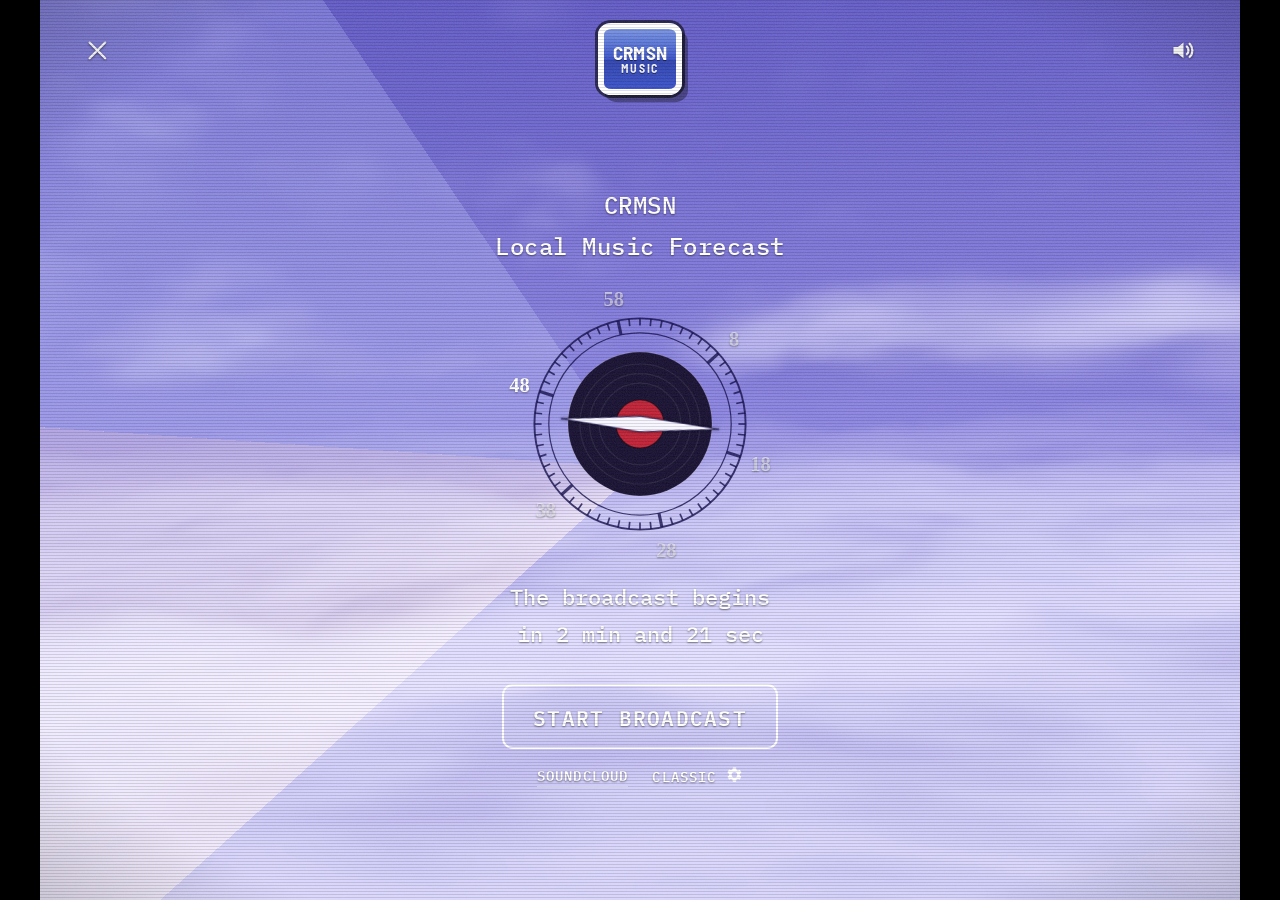
==== commit 06233e0f: "Intro sky: a live WebGL flight through the clouds, coloured by the scheme; painted clouds kept as th" ====
--- a/index.html
+++ b/index.html
@@ -16,7 +16,7 @@
     if (t === 'crimson' || t === 'teal') document.documentElement.dataset.theme = t;
   } catch (e) {}
 </script>
-<link rel="stylesheet" href="tv.css?v=20261107e">
+<link rel="stylesheet" href="tv.css?v=20261107g">
 </head>
 <body>
 
@@ -157,7 +157,7 @@
   <div class="vhs" aria-hidden="true"><i class="vhs-noise"></i><i class="vhs-band"></i></div>
 </div>
 
-<script src="script.js?v=20261107e"></script>
-<script src="tv.js?v=20261107e"></script>
+<script src="script.js?v=20261107g"></script>
+<script src="tv.js?v=20261107g"></script>
 </body>
 </html>
--- a/tv.css
+++ b/tv.css
@@ -127,6 +127,9 @@
   position:absolute; inset:0; overflow:hidden;
   background:linear-gradient(180deg, var(--sky-1) 0%, var(--sky-2) 55%, var(--sky-3) 100%);
 }
+/* the WebGL flight through the clouds; the painted clouds below are only the fallback */
+.sky-gl{ position:absolute; inset:0; width:100%; height:100%; display:block; }
+.sky.has-gl i{ display:none; }
 .sky i{
   position:absolute; width:46%; height:22%; border-radius:50%;
   background:radial-gradient(ellipse at 50% 55%, color-mix(in srgb, var(--cloud) 55%, transparent) 0%, color-mix(in srgb, var(--cloud) 28%, transparent) 38%, transparent 68%);
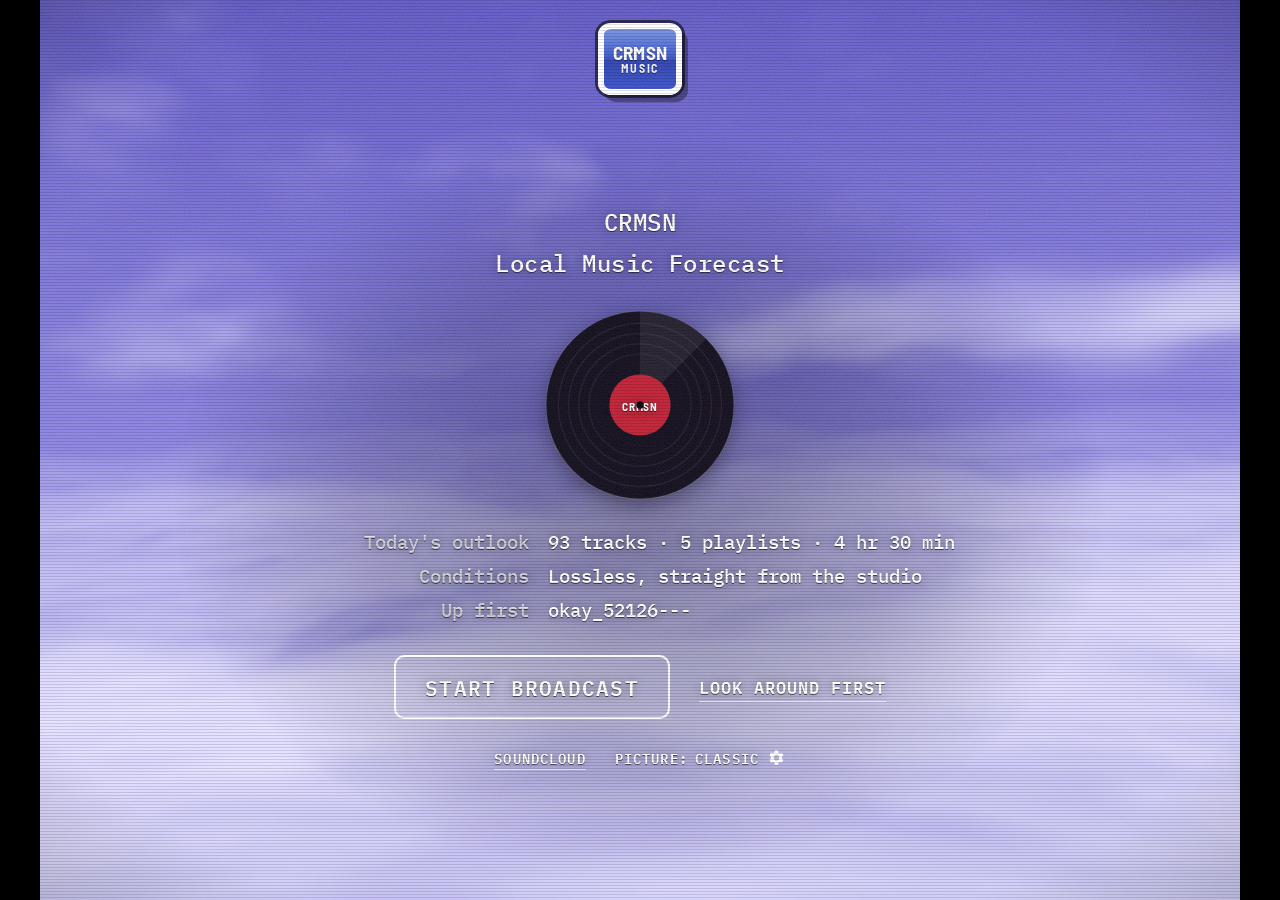
==== commit be56f528: "Intro makes sense for the site: a record and today's forecast of what's on (tracks, playlists, lengt" ====
--- a/index.html
+++ b/index.html
@@ -16,7 +16,7 @@
     if (t === 'crimson' || t === 'teal') document.documentElement.dataset.theme = t;
   } catch (e) {}
 </script>
-<link rel="stylesheet" href="tv.css?v=20261107g">
+<link rel="stylesheet" href="tv.css?v=20261107k">
 </head>
 <body>
 
@@ -112,41 +112,33 @@
     </footer>
   </section>
 
-  <!-- ===== the intro: shown until the broadcast starts ===== -->
+  <!-- ===== the intro: what this is, what's on, and a way in ===== -->
   <section class="intro" id="intro" aria-label="Intro">
     <div class="sky" aria-hidden="true"><i></i><i></i><i></i><i></i><i></i><i></i><i></i></div>
-    <div class="beam" id="beam" aria-hidden="true"></div>
-    <button class="intro-corner intro-skip" id="introSkip" type="button" aria-label="Skip intro" title="Skip intro">
-      <svg viewBox="0 0 24 24" fill="none" stroke="currentColor" stroke-width="2" stroke-linecap="round"><path d="M5 5l14 14M19 5L5 19"/></svg>
-    </button>
-    <button class="intro-corner mute-btn" type="button" aria-pressed="false" aria-label="Mute" title="Mute">
-      <svg class="icon-sound" viewBox="0 0 24 24" fill="currentColor"><path d="M4 9h4l5-4v14l-5-4H4z"/><path d="M16 8.5a5 5 0 0 1 0 7M18.5 6a8.5 8.5 0 0 1 0 12" fill="none" stroke="currentColor" stroke-width="2" stroke-linecap="round"/></svg>
-      <svg class="icon-muted" viewBox="0 0 24 24" fill="currentColor"><path d="M4 9h4l5-4v14l-5-4H4z"/><path d="M16 9l5 6M21 9l-5 6" fill="none" stroke="currentColor" stroke-width="2" stroke-linecap="round"/></svg>
-    </button>
     <div class="bug intro-bug" aria-hidden="true"><span>CRMSN</span><span>MUSIC</span></div>
 
     <div class="intro-center">
       <p class="intro-title">CRMSN<br>Local Music Forecast</p>
-      <div class="dial" id="dial" aria-hidden="true">
-        <svg viewBox="-60 -60 120 120">
-          <circle class="dial-ring" r="44"/>
-          <circle class="dial-ring dial-ring-in" r="38"/>
-          <g class="dial-ticks" id="dialTicks"></g>
-          <g class="dial-record">
-            <circle r="30" class="rec"/>
-            <circle r="25" class="groove"/><circle r="21" class="groove"/><circle r="17" class="groove"/>
-            <circle r="10" class="rec-label"/>
-            <circle r="1.6" class="rec-hole"/>
-          </g>
-          <g class="dial-needle" id="dialNeedle"><path d="M0 -33 L3.2 0 L0 33 L-3.2 0 Z"/></g>
-        </svg>
-        <div class="dial-nums" id="dialNums"></div>
+      <svg class="record" viewBox="-50 -50 100 100" aria-hidden="true">
+        <circle r="46" class="rec"/>
+        <circle r="40" class="groove"/><circle r="35" class="groove"/><circle r="30" class="groove"/><circle r="25" class="groove"/>
+        <path class="rec-shine" d="M0 -46 A46 46 0 0 1 32.5 -32.5 L0 0 Z"/>
+        <circle r="15" class="rec-label"/>
+        <text class="rec-text" y="1.6">CRMSN</text>
+        <circle r="1.8" class="rec-hole"/>
+      </svg>
+      <dl class="forecast" id="forecast">
+        <div><dt>Today's outlook</dt><dd id="fcOutlook">Loading the playlists…</dd></div>
+        <div><dt>Conditions</dt><dd>Lossless, straight from the studio</dd></div>
+        <div><dt>Up first</dt><dd id="fcFirst">—</dd></div>
+      </dl>
+      <div class="intro-actions">
+        <button class="intro-start" id="listenBtn" type="button">Start Broadcast</button>
+        <button class="intro-quiet" id="introSkip" type="button">Look around first</button>
       </div>
-      <p class="intro-count" id="introCount">The broadcast begins<br>shortly</p>
-      <button class="intro-start" id="listenBtn" type="button">Start Broadcast</button>
       <p class="intro-loc">
         <a href="https://soundcloud.com/officialcrmsn" target="_blank" rel="noopener">SoundCloud</a>
-        <button class="theme-btn" type="button" title="Change the colour scheme"><span class="theme-name">Classic</span>
+        <button class="theme-btn" type="button" title="Change the colour scheme">Picture: <span class="theme-name">Classic</span>
           <svg viewBox="0 0 24 24" fill="currentColor" aria-hidden="true"><path d="M19.4 13a7.5 7.5 0 0 0 0-2l2.1-1.6-2-3.4-2.5 1a7.4 7.4 0 0 0-1.7-1L14.9 3h-4l-.4 2.6a7.4 7.4 0 0 0-1.7 1l-2.5-1-2 3.4L6.4 11a7.5 7.5 0 0 0 0 2l-2.1 1.6 2 3.4 2.5-1a7.4 7.4 0 0 0 1.7 1l.4 2.6h4l.4-2.6a7.4 7.4 0 0 0 1.7-1l2.5 1 2-3.4zM12.9 15.5a3.5 3.5 0 1 1 0-7 3.5 3.5 0 0 1 0 7z"/></svg>
         </button>
       </p>
@@ -157,7 +149,7 @@
   <div class="vhs" aria-hidden="true"><i class="vhs-noise"></i><i class="vhs-band"></i></div>
 </div>
 
-<script src="script.js?v=20261107g"></script>
-<script src="tv.js?v=20261107g"></script>
+<script src="script.js?v=20261107k"></script>
+<script src="tv.js?v=20261107k"></script>
 </body>
 </html>
--- a/tv.css
+++ b/tv.css
@@ -2,8 +2,8 @@
    CRMSN, as seen on an old tape of a 90s cable weather channel.
    No set, no bezel: the page is the picture. A 4:3 broadcast fills the
    window's height with black either side, a little soft and colour-bled
-   like a VHS recording. An intro (cloudy sky, sweeping beam, a dial counting
-   down to the next minute ending in 8) gives way to the broadcast: a sunset
+   like a VHS recording. An intro (a flight through the clouds, a record, the
+   day's forecast of what's on) gives way to the broadcast: a sunset
    sky, the station bug, a two-line title, the clock, one soft blue panel per
    channel, and the lower band with one line at a time and green buttons.
    Earlier designs are kept in archive/.
@@ -29,7 +29,7 @@
 
   /* intro sky */
   --sky-1:#4f48ad; --sky-2:#6d67c6; --sky-3:#8f89d8;
-  --cloud:#eceaff; --beam:#ffd26e; --beam-2:#aabeff; --ink:rgba(20,16,70,0.8); --label:#b2273a;
+  --cloud:#eceaff; --label:#b2273a;
   --lo:#a9d4ff;
 
   /* visualizer palette: deep blue at the bottom through gold to orange; white peaks */
@@ -54,7 +54,7 @@
   --panel:#982138; --panel-edge:#ff9aa6; --band:#5a0c20; --band-line:#ffc9cf;
   --well:#3e0712;
   --sky-1:#2e0c2c; --sky-2:#6e1f3e; --sky-3:#c45a4e;
-  --cloud:#ffd8d2; --beam:#ffc46e; --beam-2:#ff9aa8; --ink:rgba(50,8,16,0.85); --label:#f2b84b; --lo:#ffb6bd;
+  --cloud:#ffd8d2; --label:#f2b84b; --lo:#ffb6bd;
   --viz-a:#ff3b4a; --viz-b:#ffb347; --viz-c:#ffe9a8; --viz-bg:#1c0409;
 }
 /* Teal: a bright mid-90s daytime look. Teal sky into pink, teal panels, yellow, magenta buttons */
@@ -65,7 +65,7 @@
   --green:#ff4fa3; --green-ink:#4a0628;
   --well:#06394a;
   --sky-1:#1f78a6; --sky-2:#4fa9c9; --sky-3:#9fdbe4;
-  --cloud:#ffffff; --beam:#fff15a; --beam-2:#ff9ad0; --ink:rgba(3,38,58,0.85); --label:#ff4fa3; --lo:#9ff3ff;
+  --cloud:#ffffff; --label:#ff4fa3; --lo:#9ff3ff;
   --viz-a:#19e3ff; --viz-b:#fff15a; --viz-c:#ff4fa3; --viz-bg:#04283a;
 }
 
@@ -145,24 +145,6 @@
 .sky i:nth-child(7){ top:-6%; left:62%;  width:40%; animation-duration:90s; animation-delay:-30s; }
 @keyframes cloud-drift{ from{ transform:translateX(-30%); } to{ transform:translateX(60%); } }
 
-.beam{
-  --from:0deg; --span:30deg;
-  position:absolute; left:50%; top:52%; width:300%; aspect-ratio:1; transform:translate(-50%, -50%);
-  background:
-    conic-gradient(from var(--from), color-mix(in srgb, var(--beam) 55%, transparent) 0deg, color-mix(in srgb, var(--beam) 32%, transparent) var(--span), transparent var(--span)),
-    conic-gradient(from calc(var(--from) + var(--span)), color-mix(in srgb, var(--beam-2) 22%, transparent) 0deg, color-mix(in srgb, var(--beam-2) 22%, transparent) 52deg, transparent 52deg);
-  mix-blend-mode:screen; pointer-events:none;
-}
-
-.intro-corner{
-  position:absolute; top:3.2%; z-index:2; width:calc(var(--u) * 3.6); height:calc(var(--u) * 3.6);
-  display:grid; place-items:center; padding:0; border:0; background:none; cursor:pointer; color:#fff;
-  filter:drop-shadow(0 1px 1px rgba(0,0,0,0.5));
-}
-.intro-corner svg{ width:62%; height:62%; }
-.intro-skip{ left:3%; }
-.intro .mute-btn{ right:3%; }
-.intro-corner:hover{ color:var(--b-yellow); }
 .mute-btn .icon-muted{ display:none; }
 .mute-btn[aria-pressed="true"] .icon-muted{ display:block; }
 .mute-btn[aria-pressed="true"] .icon-sound{ display:none; }
@@ -186,37 +168,46 @@
   text-shadow:0 0.06em 0.12em rgba(0,0,0,0.45);
   padding-top:calc(var(--u) * 6);
 }
+/* a soft dark wash behind the words so they read over bright cloud */
+.intro-center::before{
+  content:""; position:absolute; left:50%; top:56%; width:78%; height:82%; transform:translate(-50%, -50%); z-index:-1;
+  background:radial-gradient(closest-side, rgba(10,8,40,0.42), rgba(10,8,40,0.22) 60%, transparent);
+  pointer-events:none;
+}
+.intro-center{ text-shadow:0 0.06em 0 rgba(0,0,0,0.55), 0 0 0.5em rgba(0,0,0,0.35) !important; }
 .intro-title{ font-size:calc(var(--u) * 2); line-height:1.7; letter-spacing:0.02em; }
-.dial{ position:relative; width:calc(var(--u) * 24); aspect-ratio:1; margin:calc(var(--u) * 1) 0 calc(var(--u) * 0.6); }
-.dial svg{ width:100%; height:100%; overflow:visible; }
-.dial-ring{ fill:none; stroke:var(--ink); stroke-width:0.8; }
-.dial-ring-in{ stroke-width:0.5; }
-.dial-ticks line{ stroke:var(--ink); stroke-width:0.7; }
-.dial-ticks line.major{ stroke-width:1.3; }
-.rec{ fill:#1a1430; stroke:rgba(255,255,255,0.15); stroke-width:0.4; }
-.groove{ fill:none; stroke:rgba(255,255,255,0.08); stroke-width:0.5; }
-.rec-label{ fill:var(--label); stroke:rgba(0,0,0,0.4); stroke-width:0.5; }
-.rec-hole{ fill:#e8e6f6; }
-.dial-record{ transform-origin:0 0; animation:spin 4s linear infinite; }
+/* the record: slow-spinning, a sheen that stays put while the grooves turn */
+.record{ width:calc(var(--u) * 17); aspect-ratio:1; margin:calc(var(--u) * 1.6) 0 calc(var(--u) * 1.8); overflow:visible; filter:drop-shadow(0 calc(var(--u) * 0.5) calc(var(--u) * 0.8) rgba(0,0,0,0.35)); }
+.rec{ fill:#16121f; stroke:rgba(255,255,255,0.12); stroke-width:0.5; }
+.groove{ fill:none; stroke:rgba(255,255,255,0.07); stroke-width:0.6; }
+.rec-shine{ fill:rgba(255,255,255,0.07); }
+.rec-label{ fill:var(--label); }
+.rec-text{ font-family:var(--f-cast); font-weight:700; font-size:5.6px; letter-spacing:0.06em; text-anchor:middle; dominant-baseline:middle; fill:#fff; }
+.rec-hole{ fill:#0b0910; }
+.record .rec-text, .record .rec-label, .record .groove{ transform-origin:0 0; animation:spin 9s linear infinite; }
 @keyframes spin{ to{ transform:rotate(360deg); } }
-.dial-needle path{ fill:#f4f3ff; stroke:var(--ink); stroke-width:0.4; }
-.dial-needle{ filter:drop-shadow(0 0.6px 0.6px rgba(0,0,0,0.5)); }
-.dial-nums span{
-  position:absolute; transform:translate(-50%, -50%);
-  font-family:Georgia, 'Times New Roman', serif; font-weight:700; font-size:calc(var(--u) * 1.7);
-  color:rgba(255,255,255,0.55); text-shadow:0 1px 2px rgba(0,0,0,0.35);
-}
-.dial-nums span.is-next{ color:#fff; }
-.intro-count{ font-size:calc(var(--u) * 1.85); line-height:1.7; }
+
+/* the forecast: three label / value lines */
+.forecast{ display:grid; gap:calc(var(--u) * 0.6); font-size:calc(var(--u) * 1.6); line-height:1.4; }
+.forecast div{ display:grid; grid-template-columns:calc(var(--u) * 17) auto; gap:calc(var(--u) * 1.6); text-align:left; }
+.forecast dt{ text-align:right; color:color-mix(in srgb, #fff 72%, transparent); }
+.forecast dd{ margin:0; max-width:calc(var(--u) * 46); white-space:nowrap; overflow:hidden; text-overflow:ellipsis; }
+.intro-actions{ display:flex; align-items:center; gap:calc(var(--u) * 2.4); margin-top:calc(var(--u) * 2.6); }
+.intro-quiet{
+  padding:0; border:0; background:none; cursor:pointer;
+  font-family:var(--f-mono); font-weight:600; font-size:calc(var(--u) * 1.4); letter-spacing:0.06em; text-transform:uppercase;
+  color:#fff; text-shadow:inherit; border-bottom:1px solid rgba(255,255,255,0.6);
+}
+.intro-quiet:hover{ color:var(--b-yellow); border-bottom-color:var(--b-yellow); }
 .intro-start{
-  margin-top:calc(var(--u) * 2.6); padding:calc(var(--u) * 1.1) calc(var(--u) * 2.4);
+  padding:calc(var(--u) * 1.1) calc(var(--u) * 2.4);
   font-family:var(--f-mono); font-weight:600; font-size:calc(var(--u) * 1.75); letter-spacing:0.06em; text-transform:uppercase;
   color:#fff; background:rgba(255,255,255,0.04); border:2px solid rgba(255,255,255,0.9); border-radius:calc(var(--u) * 0.9);
   cursor:pointer; text-shadow:inherit;
 }
 .intro-start:hover{ background:rgba(255,255,255,0.16); }
 .intro-loc{
-  display:flex; align-items:center; gap:calc(var(--u) * 2); margin-top:calc(var(--u) * 1.2);
+  display:flex; align-items:center; gap:calc(var(--u) * 2.4); margin-top:calc(var(--u) * 2.2);
   font-size:calc(var(--u) * 1.2); font-weight:600; letter-spacing:0.08em; text-transform:uppercase;
 }
 .intro-loc a{ text-decoration:none; border-bottom:1px solid rgba(255,255,255,0.6); }
@@ -484,9 +475,13 @@
   .outlook{ grid-auto-flow:row; grid-template-columns:repeat(2, minmax(0, 1fr)); grid-auto-columns:auto; grid-auto-rows:minmax(0, 1fr); }
   .intro-center{ padding-top:calc(var(--u) * 10); }
   .intro-bug{ width:calc(var(--u) * 9); }
+  .forecast div{ grid-template-columns:1fr; gap:0; text-align:center; }
+  .forecast dt{ text-align:center; }
+  .forecast dd{ max-width:none; white-space:normal; }
+  .intro-actions{ flex-direction:column; }
 }
 
 @media (prefers-reduced-motion: reduce){
-  .vhs-noise, .vhs-band, .sky i, .dial-record, .viz-stage::before, .now-icon i, .viz-rgb i{ animation:none !important; }
+  .vhs-noise, .vhs-band, .sky i, .record *, .viz-stage::before, .now-icon i, .viz-rgb i{ animation:none !important; }
   .screen.is-tuning .cast, .screen.is-tuning .cast-bg, .page.is-cut, .band-text.is-new{ animation:none; }
 }
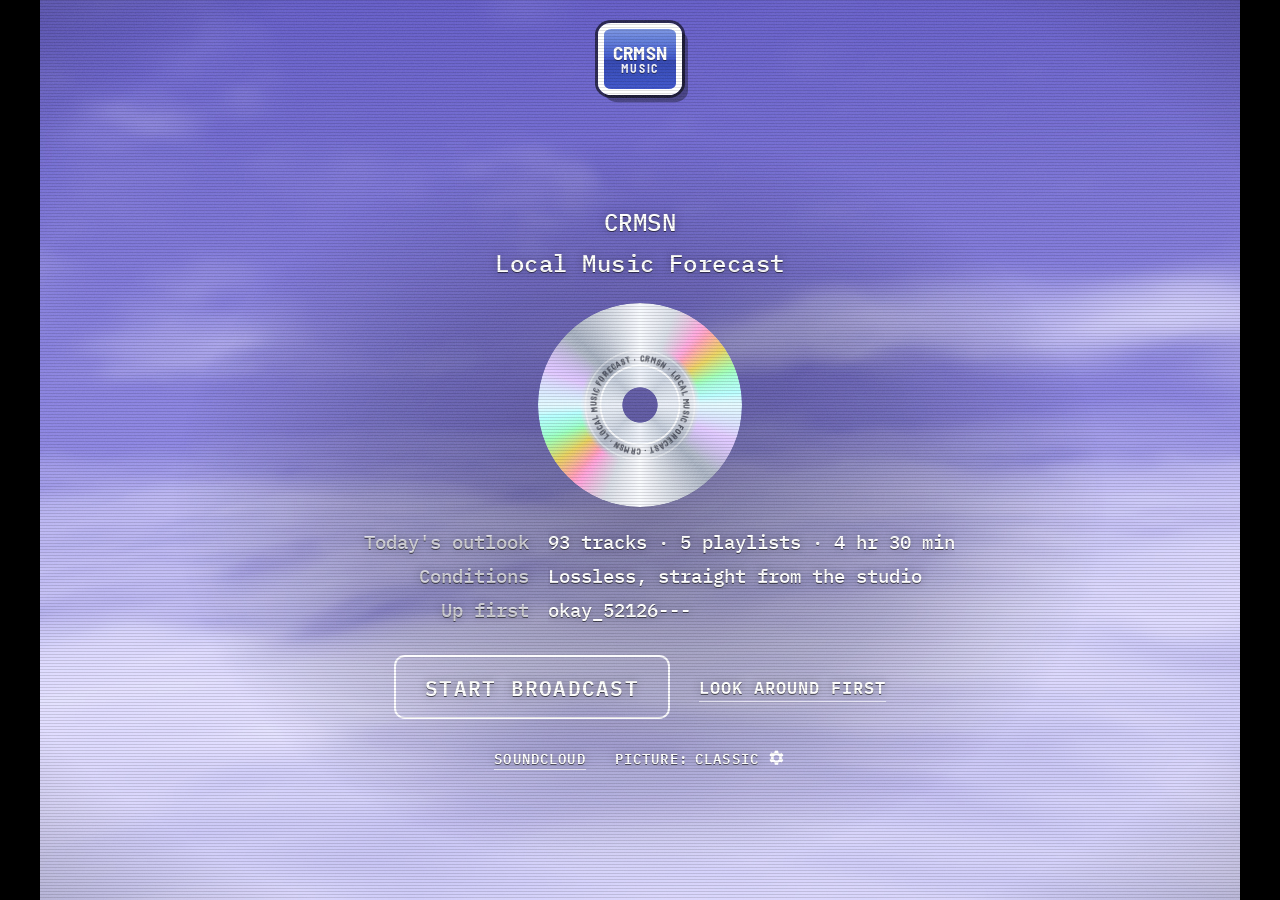
==== commit c45ecfd4: "Intro: a compact disc instead of the vinyl" ====
--- a/index.html
+++ b/index.html
@@ -16,7 +16,7 @@
     if (t === 'crimson' || t === 'teal') document.documentElement.dataset.theme = t;
   } catch (e) {}
 </script>
-<link rel="stylesheet" href="tv.css?v=20261107k">
+<link rel="stylesheet" href="tv.css?v=20261107l">
 </head>
 <body>
 
@@ -119,14 +119,13 @@
 
     <div class="intro-center">
       <p class="intro-title">CRMSN<br>Local Music Forecast</p>
-      <svg class="record" viewBox="-50 -50 100 100" aria-hidden="true">
-        <circle r="46" class="rec"/>
-        <circle r="40" class="groove"/><circle r="35" class="groove"/><circle r="30" class="groove"/><circle r="25" class="groove"/>
-        <path class="rec-shine" d="M0 -46 A46 46 0 0 1 32.5 -32.5 L0 0 Z"/>
-        <circle r="15" class="rec-label"/>
-        <text class="rec-text" y="1.6">CRMSN</text>
-        <circle r="1.8" class="rec-hole"/>
-      </svg>
+      <div class="cd" aria-hidden="true">
+        <i class="cd-sheen"></i>
+        <svg class="cd-print" viewBox="-50 -50 100 100">
+          <defs><path id="cdRing" d="M0 -21.5 A21.5 21.5 0 1 1 -0.01 -21.5"/></defs>
+          <text><textPath href="#cdRing">CRMSN · LOCAL MUSIC FORECAST · CRMSN · LOCAL MUSIC FORECAST ·</textPath></text>
+        </svg>
+      </div>
       <dl class="forecast" id="forecast">
         <div><dt>Today's outlook</dt><dd id="fcOutlook">Loading the playlists…</dd></div>
         <div><dt>Conditions</dt><dd>Lossless, straight from the studio</dd></div>
@@ -149,7 +148,7 @@
   <div class="vhs" aria-hidden="true"><i class="vhs-noise"></i><i class="vhs-band"></i></div>
 </div>
 
-<script src="script.js?v=20261107k"></script>
-<script src="tv.js?v=20261107k"></script>
+<script src="script.js?v=20261107l"></script>
+<script src="tv.js?v=20261107l"></script>
 </body>
 </html>
--- a/tv.css
+++ b/tv.css
@@ -2,7 +2,7 @@
    CRMSN, as seen on an old tape of a 90s cable weather channel.
    No set, no bezel: the page is the picture. A 4:3 broadcast fills the
    window's height with black either side, a little soft and colour-bled
-   like a VHS recording. An intro (a flight through the clouds, a record, the
+   like a VHS recording. An intro (a flight through the clouds, a CD, the
    day's forecast of what's on) gives way to the broadcast: a sunset
    sky, the station bug, a two-line title, the clock, one soft blue panel per
    channel, and the lower band with one line at a time and green buttons.
@@ -176,15 +176,30 @@
 }
 .intro-center{ text-shadow:0 0.06em 0 rgba(0,0,0,0.55), 0 0 0.5em rgba(0,0,0,0.35) !important; }
 .intro-title{ font-size:calc(var(--u) * 2); line-height:1.7; letter-spacing:0.02em; }
-/* the record: slow-spinning, a sheen that stays put while the grooves turn */
-.record{ width:calc(var(--u) * 17); aspect-ratio:1; margin:calc(var(--u) * 1.6) 0 calc(var(--u) * 1.8); overflow:visible; filter:drop-shadow(0 calc(var(--u) * 0.5) calc(var(--u) * 0.8) rgba(0,0,0,0.35)); }
-.rec{ fill:#16121f; stroke:rgba(255,255,255,0.12); stroke-width:0.5; }
-.groove{ fill:none; stroke:rgba(255,255,255,0.07); stroke-width:0.6; }
-.rec-shine{ fill:rgba(255,255,255,0.07); }
-.rec-label{ fill:var(--label); }
-.rec-text{ font-family:var(--f-cast); font-weight:700; font-size:5.6px; letter-spacing:0.06em; text-anchor:middle; dominant-baseline:middle; fill:#fff; }
-.rec-hole{ fill:#0b0910; }
-.record .rec-text, .record .rec-label, .record .groove{ transform-origin:0 0; animation:spin 9s linear infinite; }
+/* the compact disc: silver with a rainbow sheen, a clear hub ring, the clouds through the hole.
+   The sheen shimmers in place (it follows the light, not the disc); the hub lettering turns with the disc. */
+.cd{
+  position:relative; width:calc(var(--u) * 17); aspect-ratio:1; border-radius:50%;
+  margin:calc(var(--u) * 1.6) 0 calc(var(--u) * 1.8);
+  background:
+    radial-gradient(circle, transparent 0 26.5%, rgba(255,255,255,0.75) 27% 27.8%, transparent 28.3% 37%, rgba(255,255,255,0.35) 37.5% 38.2%, transparent 38.6% 97.5%, rgba(255,255,255,0.85) 98% 100%),
+    repeating-radial-gradient(circle, rgba(255,255,255,0) 0 0.9%, rgba(255,255,255,0.06) 0.9% 1.2%),
+    radial-gradient(circle, rgba(225,232,242,0.45) 0 28%, transparent 28.5%),
+    conic-gradient(from 0deg, #f4f6fa, #b8bfcc 12%, #eef1f6 25%, #a9b1bf 38%, #f6f7fa 50%, #b4bbc8 62%, #edf0f5 75%, #a6aebc 88%, #f4f6fa);
+  -webkit-mask:radial-gradient(circle, transparent 0 12%, #000 12.5%); mask:radial-gradient(circle, transparent 0 12%, #000 12.5%);
+  box-shadow:0 calc(var(--u) * 0.5) calc(var(--u) * 1.2) rgba(0,0,0,0.35);
+}
+/* the rainbow: two soft spectral fans across the data area */
+.cd-sheen{
+  position:absolute; inset:0; border-radius:50%; mix-blend-mode:color; opacity:0.85;
+  background:conic-gradient(from 200deg, transparent 0deg, #ff7ac8 18deg, #ffe66e 36deg, #6effc4 54deg, #6ec8ff 72deg, #c08cff 90deg, transparent 112deg,
+                            transparent 180deg, #ff7ac8 198deg, #ffe66e 216deg, #6effc4 234deg, #6ec8ff 252deg, #c08cff 270deg, transparent 292deg);
+  -webkit-mask:radial-gradient(circle, transparent 0 38%, #000 42% 96%, transparent 98%); mask:radial-gradient(circle, transparent 0 38%, #000 42% 96%, transparent 98%);
+  animation:sheen 7s ease-in-out infinite alternate;
+}
+@keyframes sheen{ from{ transform:rotate(-8deg); } to{ transform:rotate(10deg); } }
+.cd-print{ position:absolute; inset:0; width:100%; height:100%; animation:spin 6s linear infinite; }
+.cd-print text{ font-family:var(--f-cast); font-weight:700; font-size:4.1px; letter-spacing:0.08em; fill:rgba(40,44,60,0.55); }
 @keyframes spin{ to{ transform:rotate(360deg); } }
 
 /* the forecast: three label / value lines */
@@ -482,6 +497,6 @@
 }
 
 @media (prefers-reduced-motion: reduce){
-  .vhs-noise, .vhs-band, .sky i, .record *, .viz-stage::before, .now-icon i, .viz-rgb i{ animation:none !important; }
+  .vhs-noise, .vhs-band, .sky i, .cd-sheen, .cd-print, .viz-stage::before, .now-icon i, .viz-rgb i{ animation:none !important; }
   .screen.is-tuning .cast, .screen.is-tuning .cast-bg, .page.is-cut, .band-text.is-new{ animation:none; }
 }
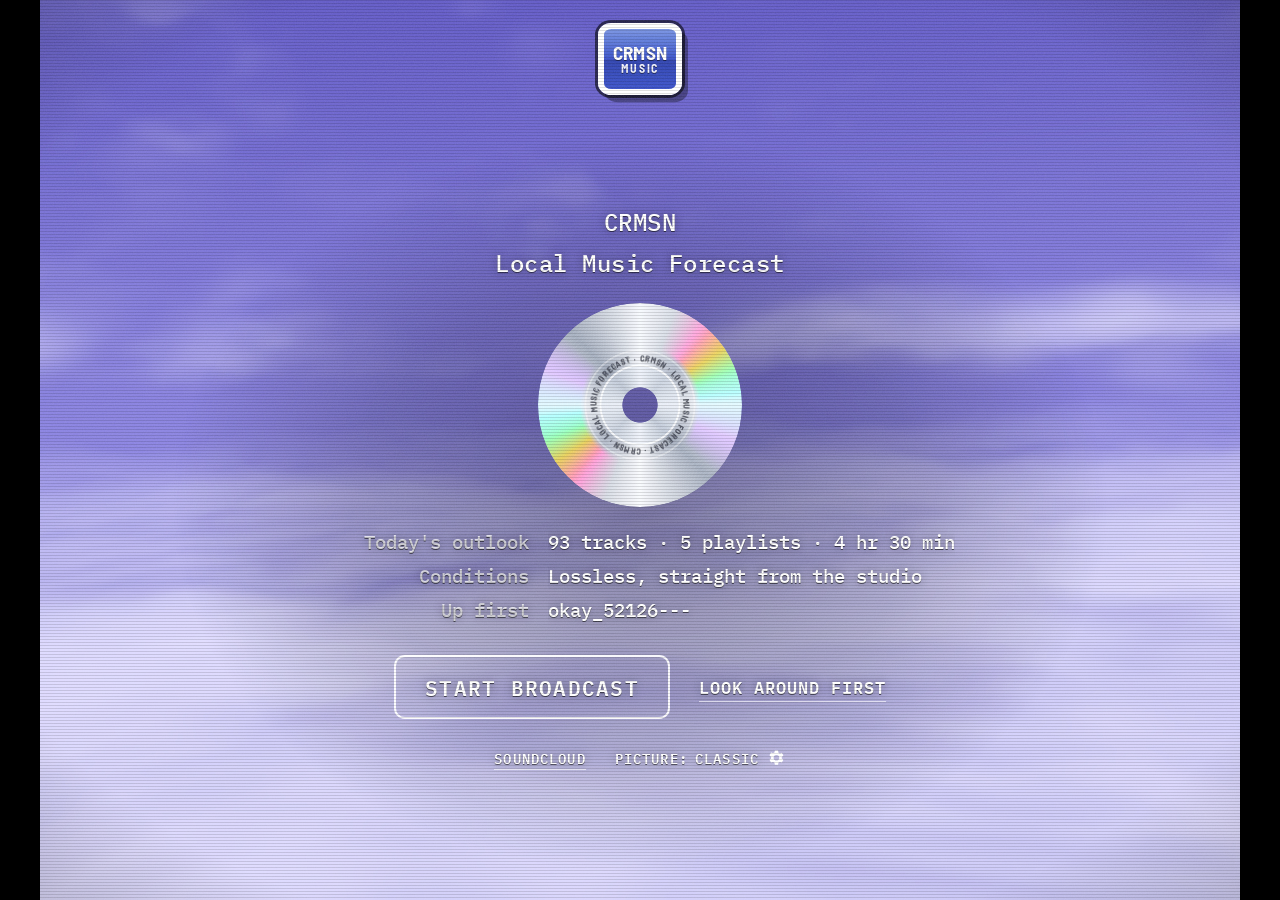
==== commit 934a37af: "Merge branch phone-fixes" ====
--- a/index.html
+++ b/index.html
@@ -16,7 +16,7 @@
     if (t === 'crimson' || t === 'teal') document.documentElement.dataset.theme = t;
   } catch (e) {}
 </script>
-<link rel="stylesheet" href="tv.css?v=20261107l">
+<link rel="stylesheet" href="tv.css?v=20261111b">
 </head>
 <body>
 
@@ -148,7 +148,7 @@
   <div class="vhs" aria-hidden="true"><i class="vhs-noise"></i><i class="vhs-band"></i></div>
 </div>
 
-<script src="script.js?v=20261107l"></script>
-<script src="tv.js?v=20261107l"></script>
+<script src="script.js?v=20261111b"></script>
+<script src="tv.js?v=20261111b"></script>
 </body>
 </html>
--- a/tv.css
+++ b/tv.css
@@ -479,21 +479,58 @@
   .cast-title button{ font-size:calc(var(--u) * 3.2); }
   .cast-clock{ right:4%; top:calc(var(--u) * 2.2); font-size:calc(var(--u) * 2.4); }
   .cast-bg::after{ width:36%; height:calc(var(--u) * 12); }
-  .cast-body{ left:4%; right:4%; top:calc(var(--u) * 14); bottom:calc(var(--u) * 12); }
-  .band{ height:calc(var(--u) * 11); padding:0 4%; flex-direction:column; justify-content:center; align-items:stretch; gap:calc(var(--u) * 1); }
-  .band-text{ font-size:calc(var(--u) * 2.6); }
+  /* the band holds a line of text over a row of thumb-sized buttons, so it needs more room than on a 4:3 picture */
+  .cast-body{ left:4%; right:4%; top:calc(var(--u) * 14); bottom:calc(var(--u) * 16.5); }
+  .band{ height:calc(var(--u) * 15); padding:0 4%; flex-direction:column; justify-content:center; align-items:stretch; gap:calc(var(--u) * 1.2); }
+  .band-text{ flex:0 0 auto; font-size:calc(var(--u) * 2.6); }
   .band-btns{ justify-content:space-between; }
-  .sq{ width:calc(var(--u) * 5); height:calc(var(--u) * 5); }
-  .player{ grid-template-columns:1fr; grid-template-rows:auto minmax(0, 1fr) auto; }
+  .sq{ width:calc(var(--u) * 6.4); height:calc(var(--u) * 6.4); }
+  /* now playing: stacked, with the spare height shared out instead of pooling above the waveform */
+  .player{ grid-template-columns:1fr; grid-template-rows:auto auto auto; align-content:space-evenly; }
   .now-left{ flex-direction:row; flex-wrap:wrap; justify-content:center; gap:calc(var(--u) * 1) calc(var(--u) * 3); }
-  .now-icon{ height:calc(var(--u) * 8); order:-1; }
-  .outlook{ grid-auto-flow:row; grid-template-columns:repeat(2, minmax(0, 1fr)); grid-auto-columns:auto; grid-auto-rows:minmax(0, 1fr); }
+  .now-icon{ height:calc(var(--u) * 9); order:-1; }
+  .now-stats{ gap:calc(var(--u) * 1.4); }
+  .player-file{ margin-top:calc(var(--u) * 1.6); }
+  .wave-canvas{ height:calc(var(--u) * 6); }
+  /* bigger touch targets for the small text buttons */
+  .stat-btn{ padding:calc(var(--u) * 0.6) 0 calc(var(--u) * 0.2) calc(var(--u) * 2); }
+  .list-tab, .viz-mode, .viz-rgb, .viz-power{ font-size:calc(var(--u) * 2.4); padding:calc(var(--u) * 0.8) 0; }
+  .list-tabs{ gap:0 calc(var(--u) * 2.2); }
+  .track-btn{ padding:calc(var(--u) * 0.7) calc(var(--u) * 0.6); }
+  /* the radar sweep is a square centred on the stage: on a tall stage it must be big enough to reach the corners */
+  .viz-stage::before{ width:300%; }
+  /* two cards a row; rows never squash a card's contents (Safari's toolbars leave little height), the channel scrolls instead */
+  .outlook{ grid-auto-flow:row; grid-template-columns:repeat(2, minmax(0, 1fr)); grid-auto-columns:auto; grid-auto-rows:minmax(max-content, 1fr);
+    overflow-y:auto; overscroll-behavior:contain; scrollbar-width:none; }
+  .outlook::-webkit-scrollbar{ display:none; }
+  .day{ padding:calc(var(--u) * 1.2) calc(var(--u) * 0.6); gap:calc(var(--u) * 0.4); }
+  .day > *{ flex-shrink:0; }
+  .day-icon{ height:calc(var(--u) * 4.5); }
   .intro-center{ padding-top:calc(var(--u) * 10); }
   .intro-bug{ width:calc(var(--u) * 9); }
   .forecast div{ grid-template-columns:1fr; gap:0; text-align:center; }
   .forecast dt{ text-align:center; }
   .forecast dd{ max-width:none; white-space:normal; }
   .intro-actions{ flex-direction:column; }
+  .intro-quiet{ font-size:calc(var(--u) * 2); padding:calc(var(--u) * 1) 0 0; }
+  .intro-loc{ font-size:calc(var(--u) * 1.8); }
+  .intro-loc a, .theme-btn{ padding:calc(var(--u) * 1) 0; }
+  .intro-loc a{ border-bottom:0; text-decoration:underline; text-underline-offset:0.3em; }
+}
+
+/* ---------- phones held sideways: the 4:3 picture is short, so the controls and the intro's small type grow ---------- */
+@media (orientation: landscape) and (max-height: 500px) and (pointer: coarse){
+  .sq{ width:calc(var(--u) * 6.2); height:calc(var(--u) * 6.2); }
+  .band-btns{ gap:calc(var(--u) * 1); }
+  .band-text{ font-size:calc(var(--u) * 3); }
+  .intro-quiet{ font-size:calc(var(--u) * 2); padding:calc(var(--u) * 1) 0; }
+  .intro-loc{ font-size:calc(var(--u) * 1.8); margin-top:calc(var(--u) * 1.2); }
+  .intro-loc a, .theme-btn{ padding:calc(var(--u) * 1) 0; }
+  .intro-loc a{ border-bottom:0; text-decoration:underline; text-underline-offset:0.3em; }
+  .forecast{ font-size:calc(var(--u) * 1.8); }
+  .forecast div{ grid-template-columns:calc(var(--u) * 19) auto; }
+  .stat-btn{ padding:calc(var(--u) * 0.5) 0 0 calc(var(--u) * 2); }
+  .list-tab, .viz-mode, .viz-rgb, .viz-power{ padding:calc(var(--u) * 0.6) 0; }
 }
 
 @media (prefers-reduced-motion: reduce){
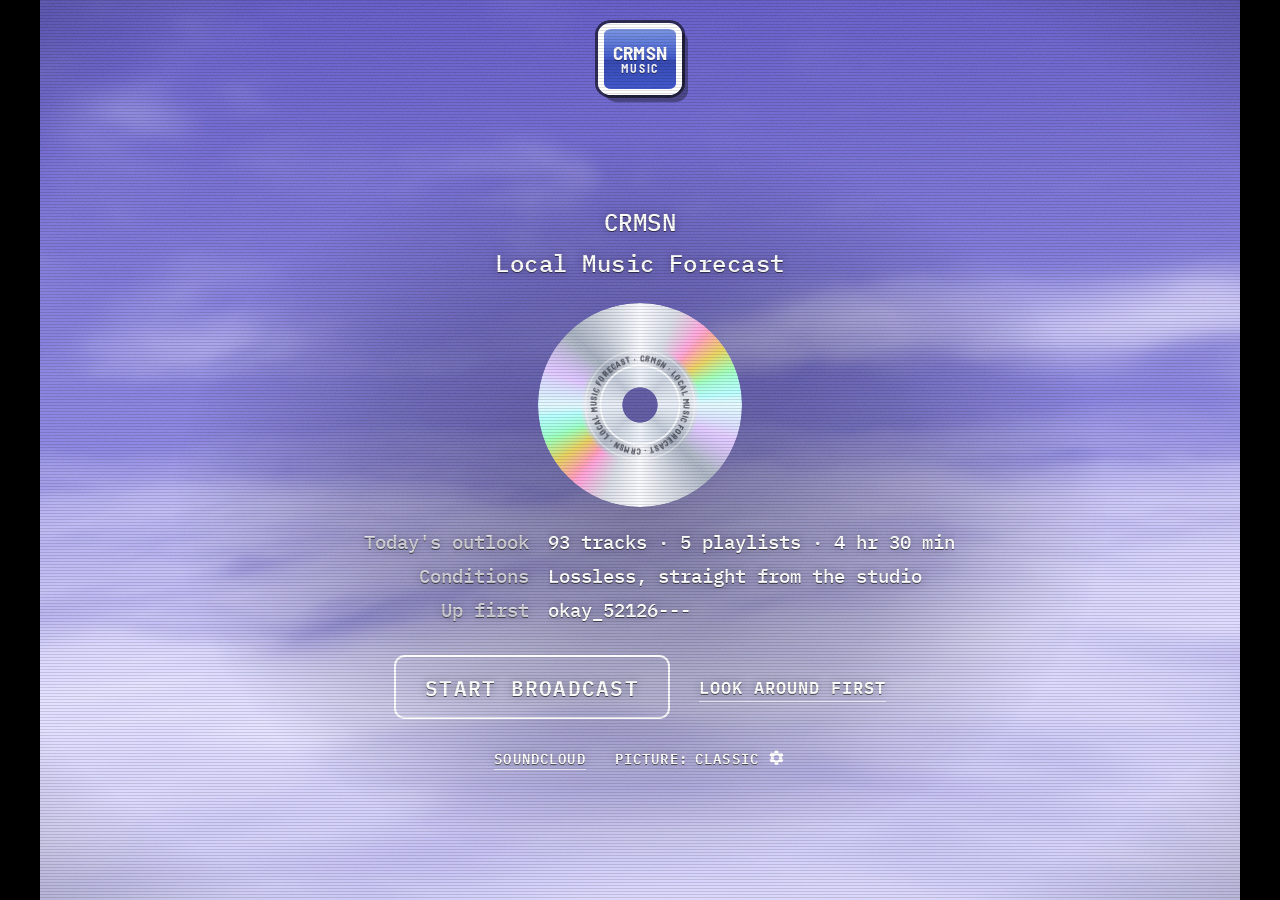
==== commit a38b6090: "Merge branch keyboard-seek" ====
--- a/index.html
+++ b/index.html
@@ -16,7 +16,7 @@
     if (t === 'crimson' || t === 'teal') document.documentElement.dataset.theme = t;
   } catch (e) {}
 </script>
-<link rel="stylesheet" href="tv.css?v=20261111b">
+<link rel="stylesheet" href="tv.css?v=20261111d">
 </head>
 <body>
 
@@ -148,7 +148,7 @@
   <div class="vhs" aria-hidden="true"><i class="vhs-noise"></i><i class="vhs-band"></i></div>
 </div>
 
-<script src="script.js?v=20261111b"></script>
-<script src="tv.js?v=20261111b"></script>
+<script src="script.js?v=20261111d"></script>
+<script src="tv.js?v=20261111d"></script>
 </body>
 </html>
